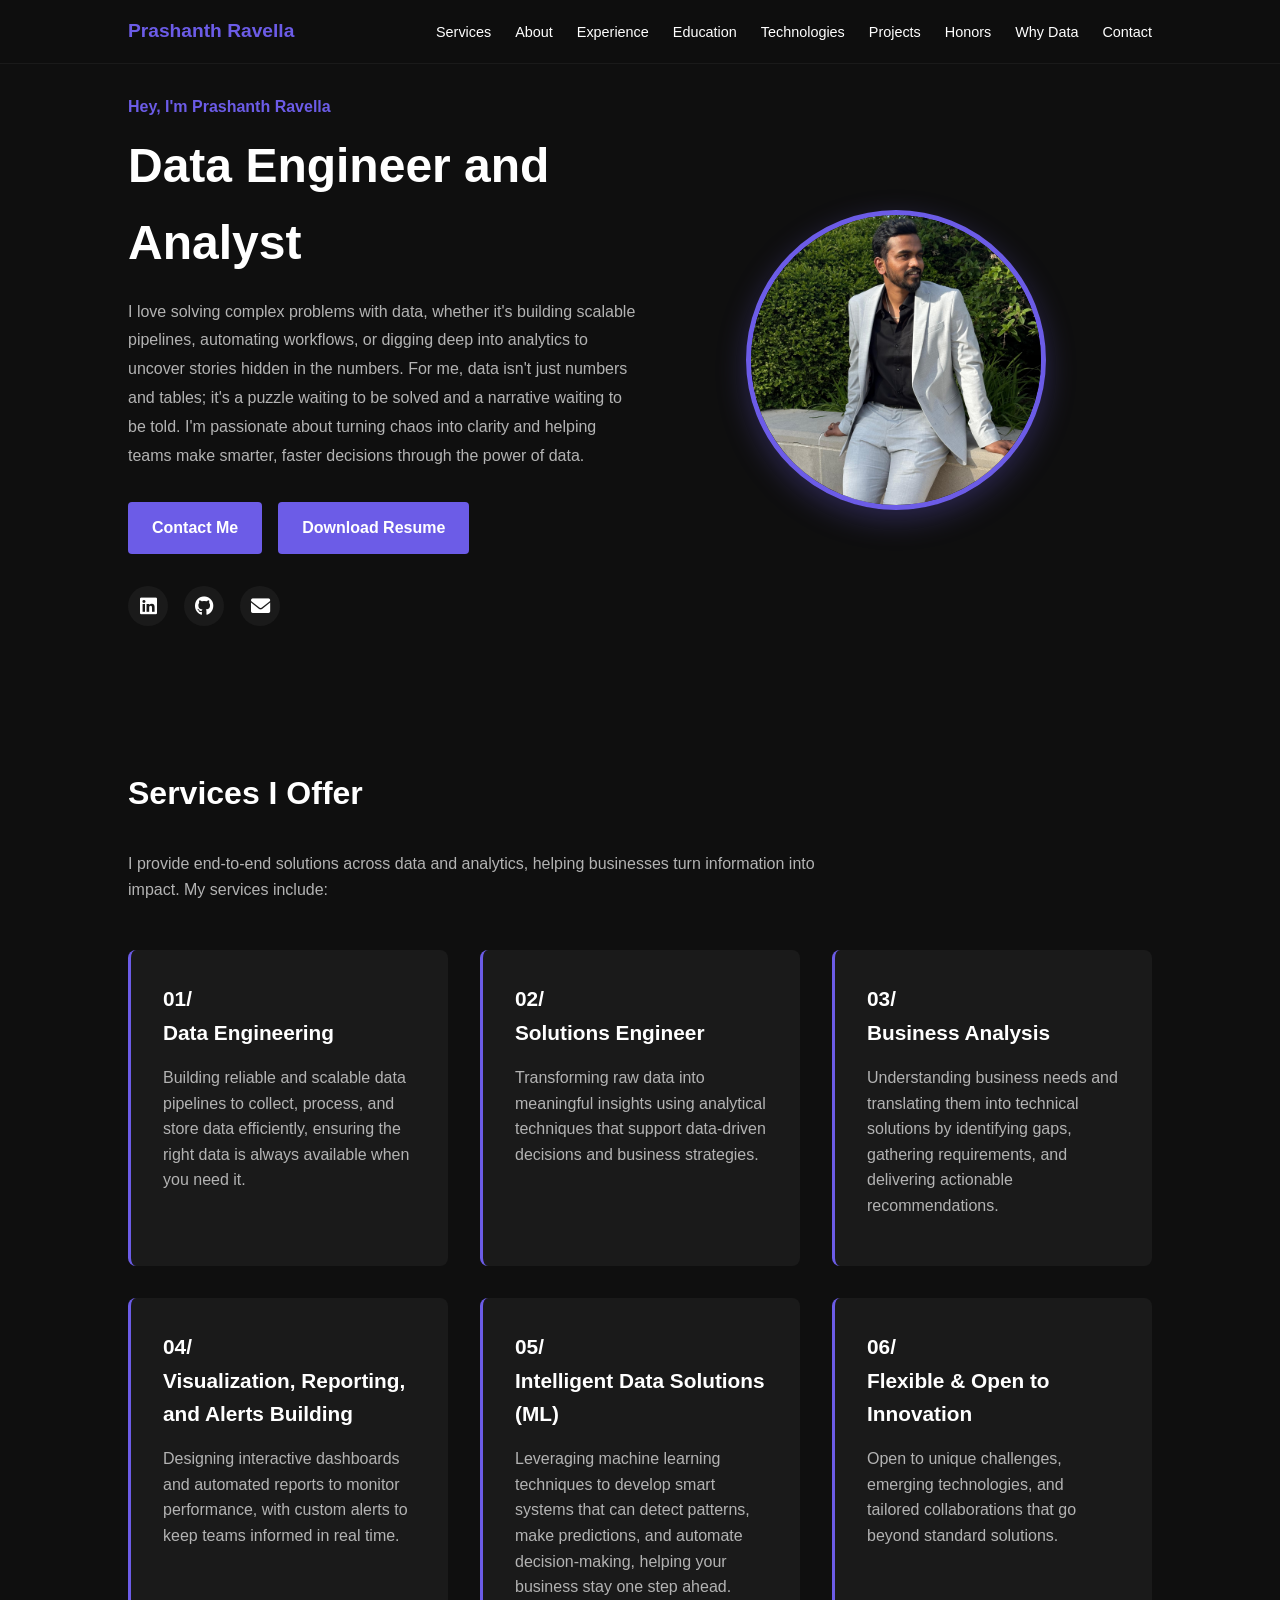
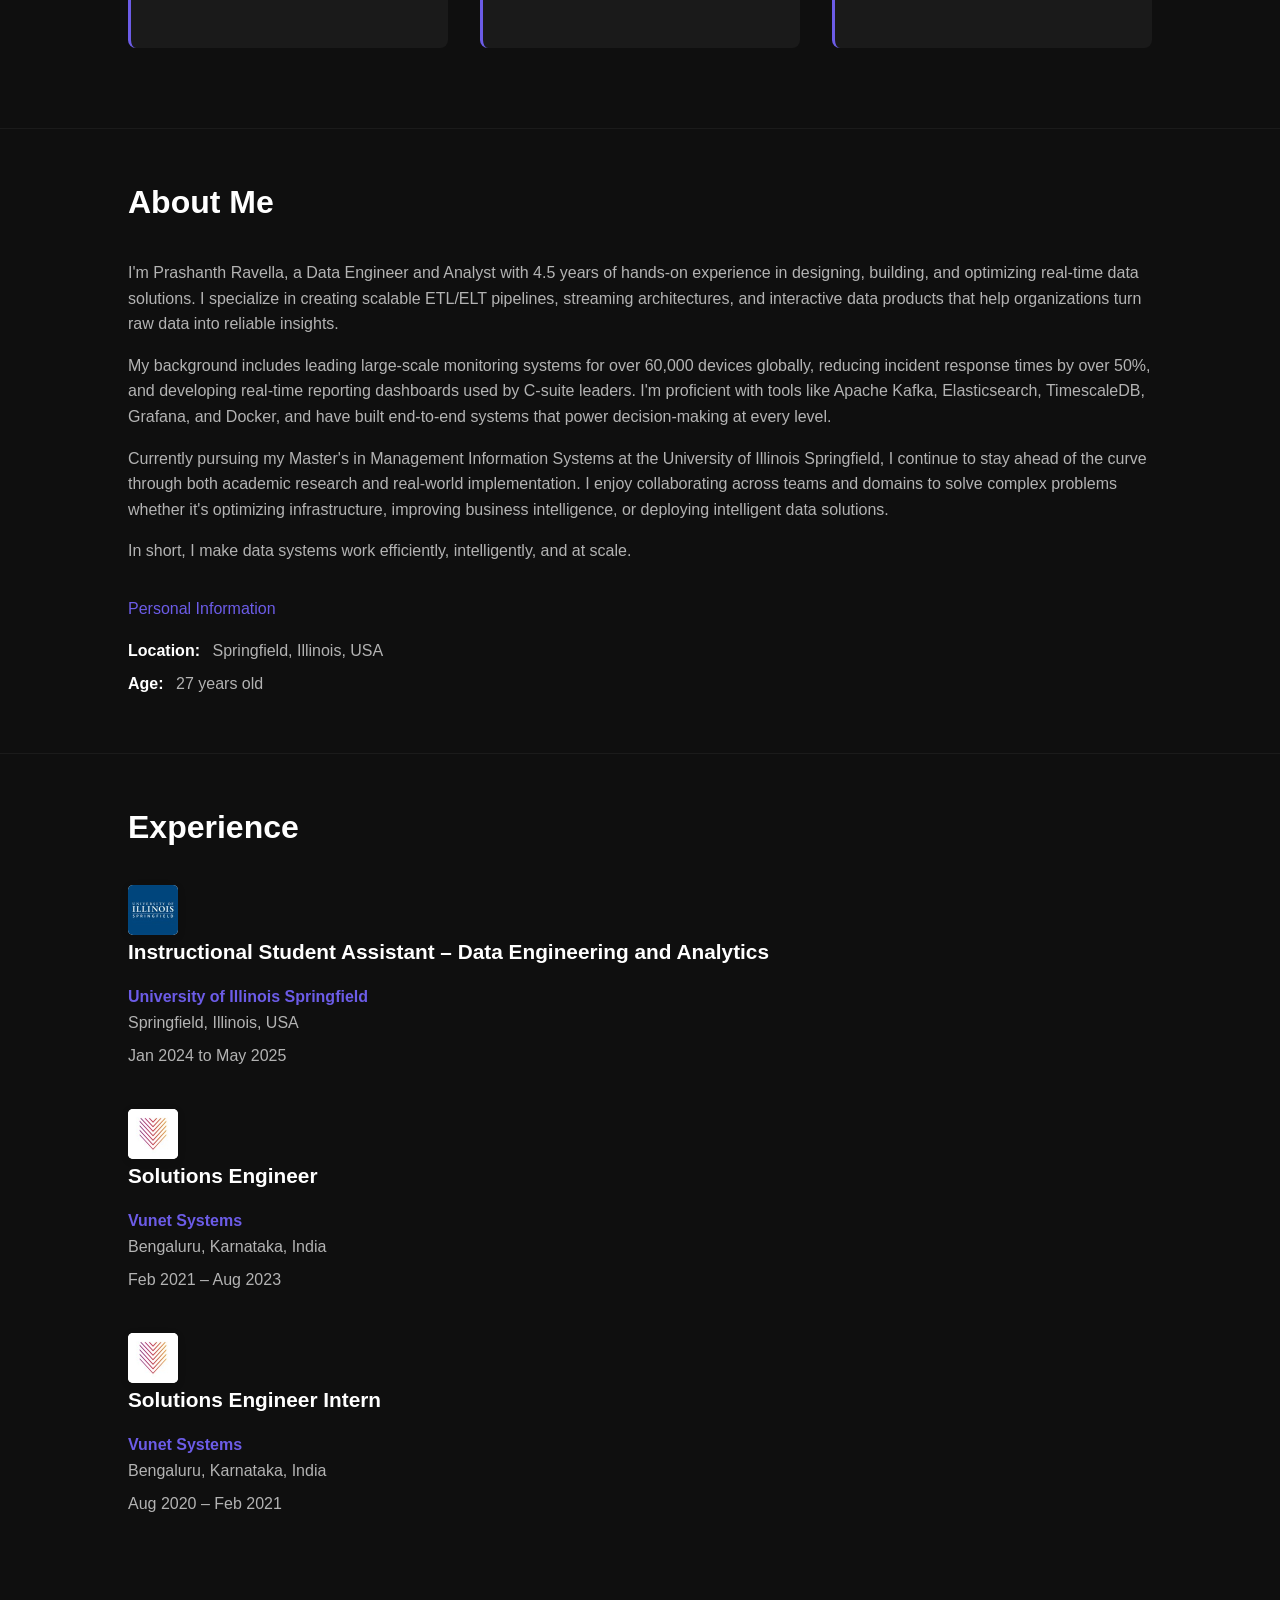
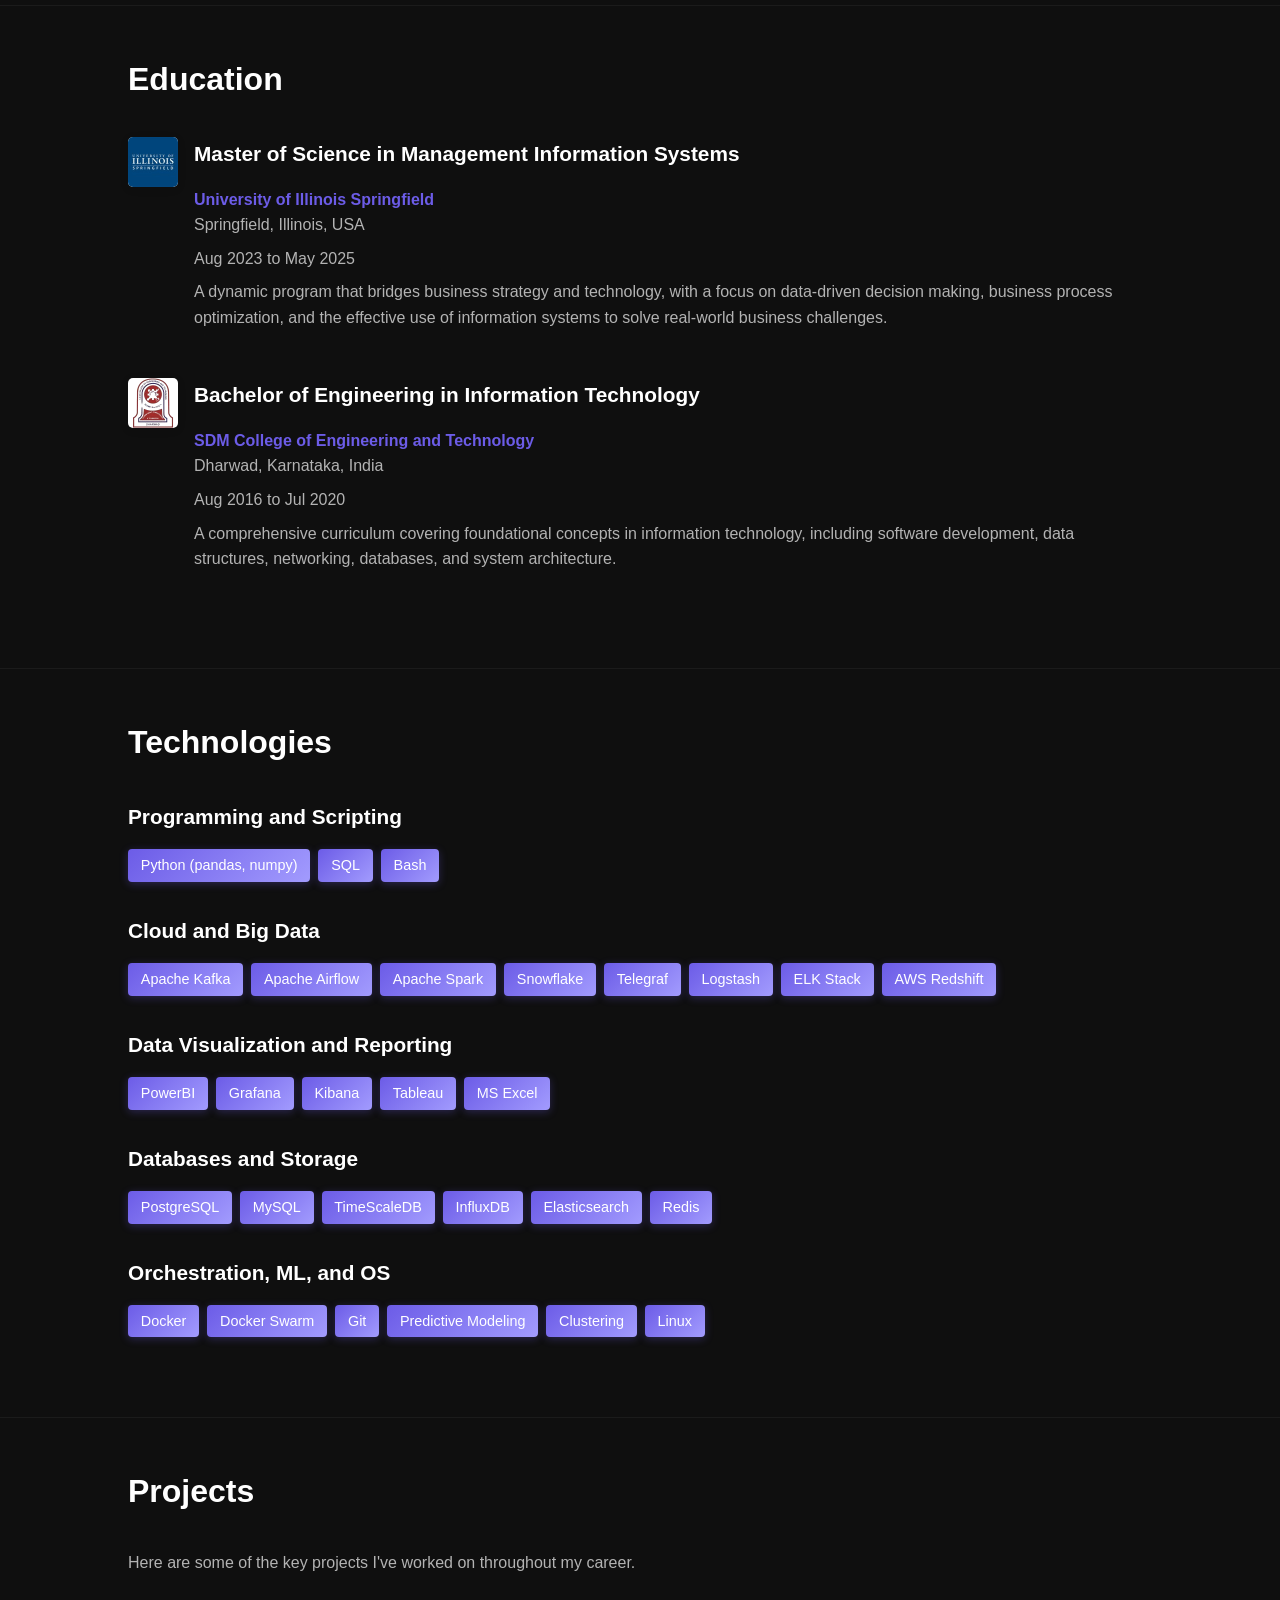
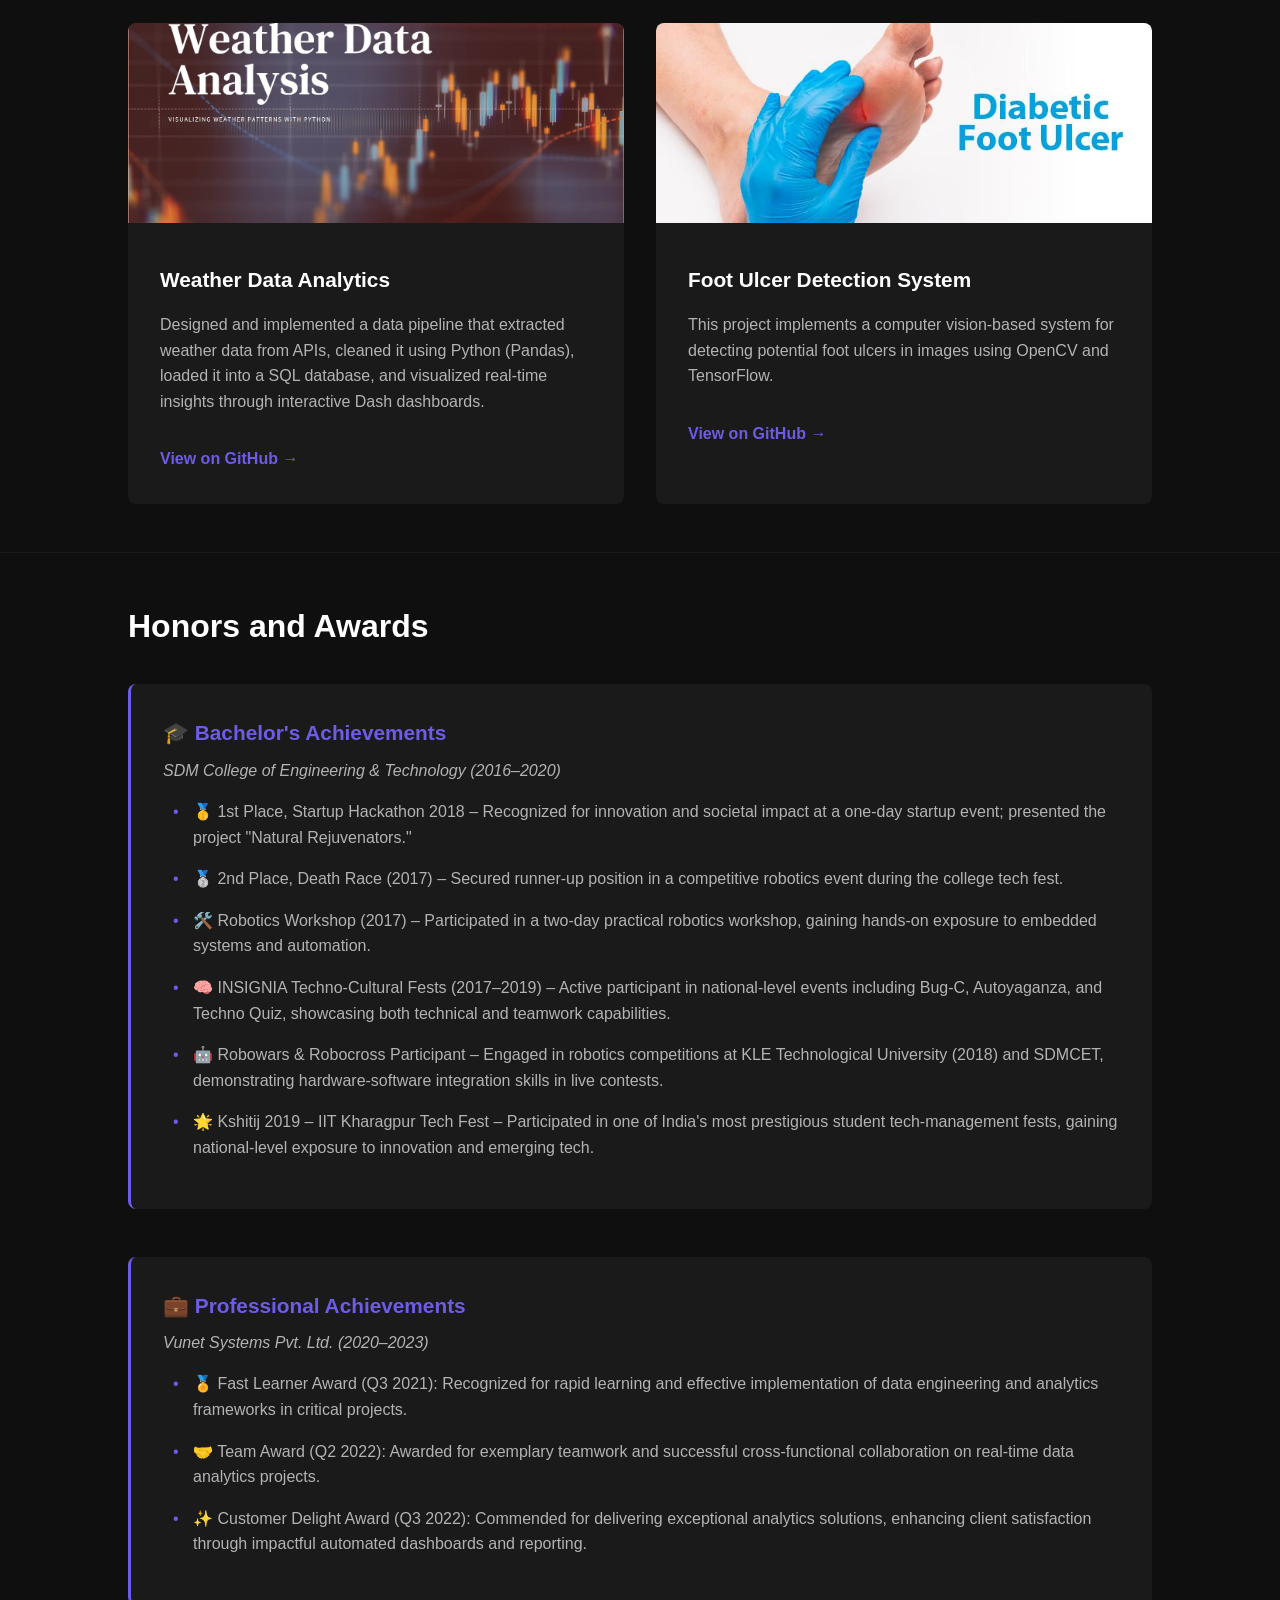
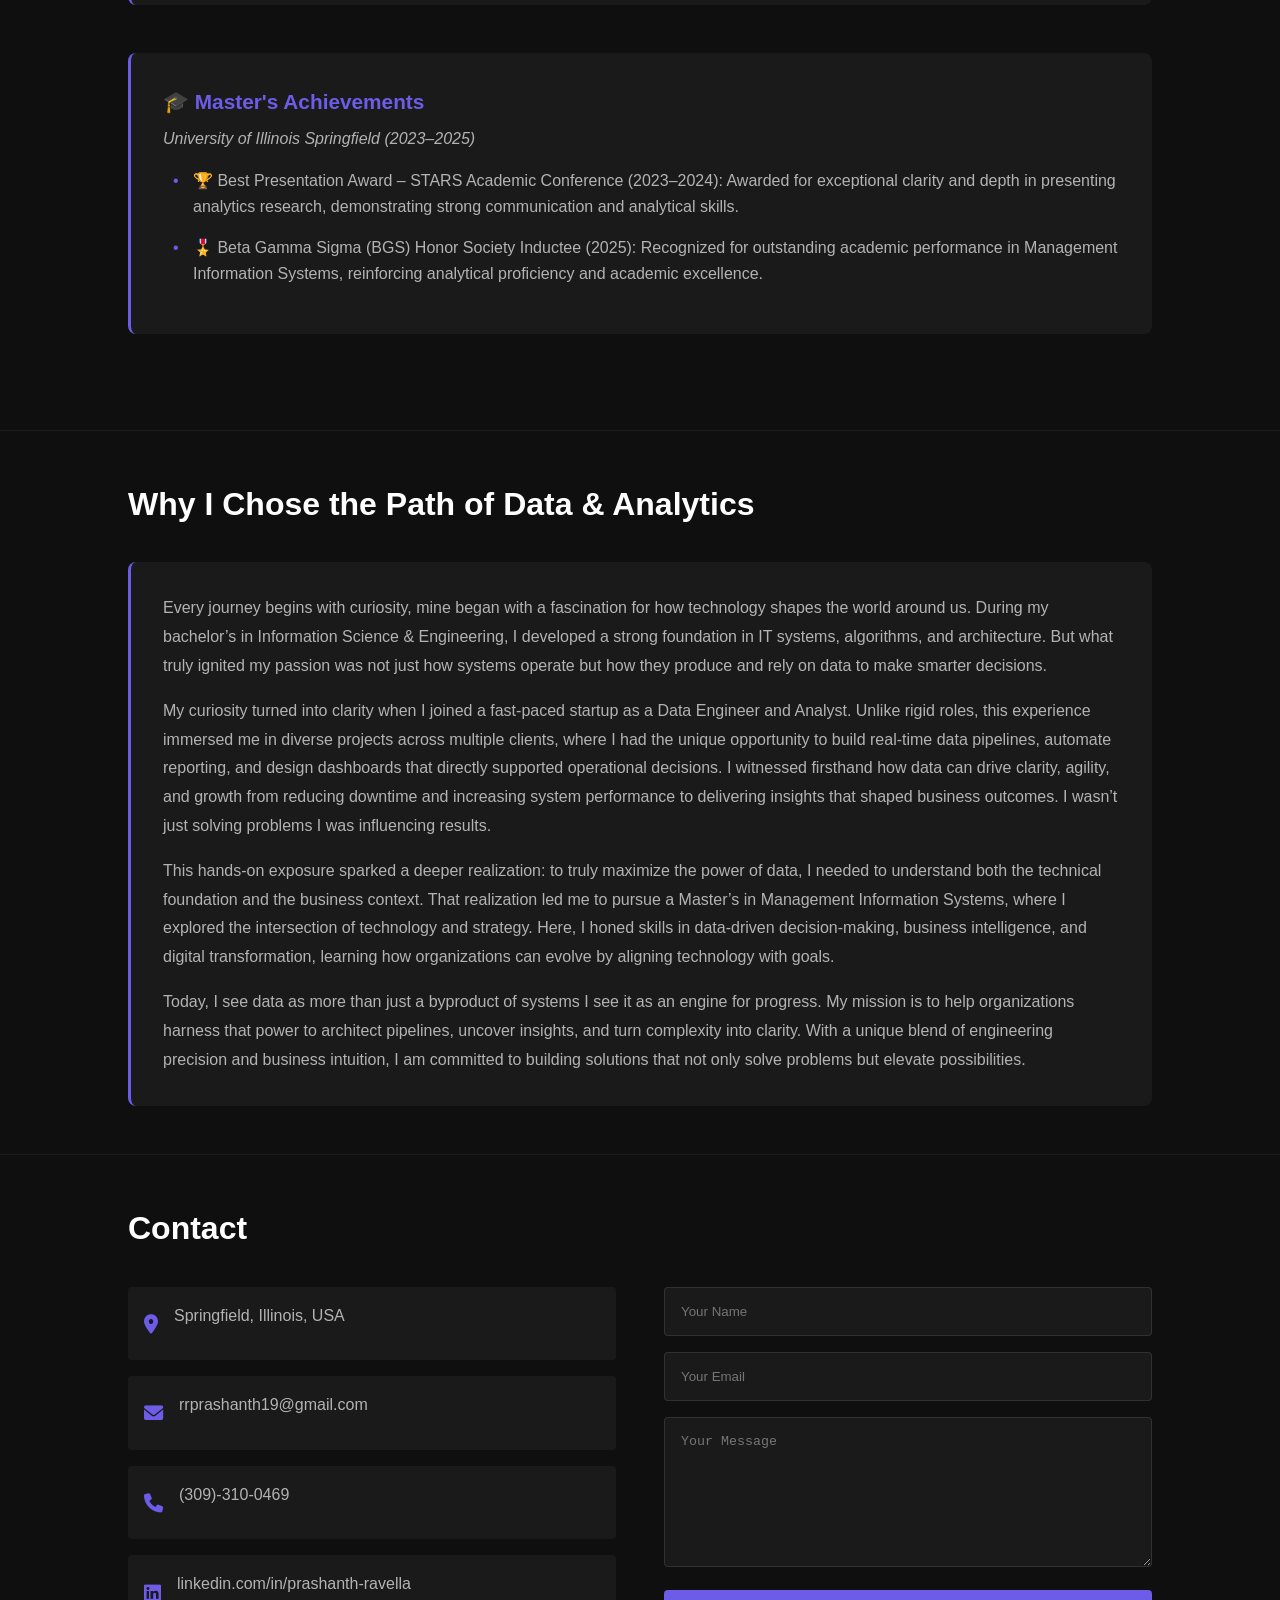
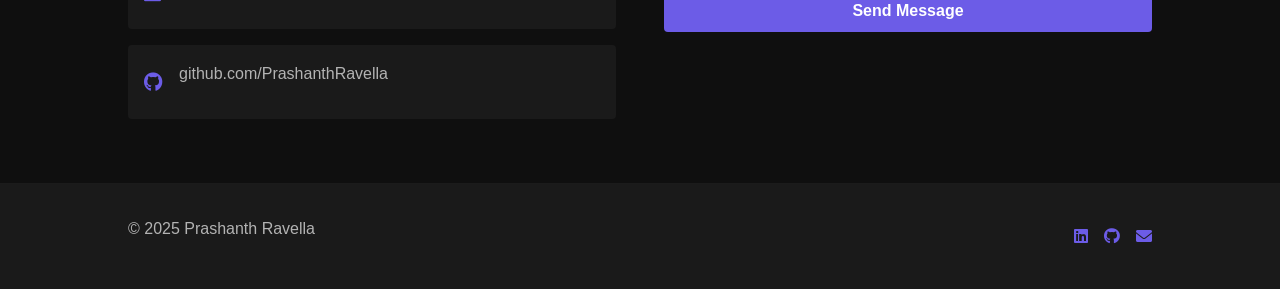
==== index.html @ 332e4b5b "Update index.html" ====
<!DOCTYPE html>
<html lang="en">
<head>
    <meta charset="UTF-8">
    <meta name="viewport" content="width=device-width, initial-scale=1.0">
    <title>Data Engineer and Analyst</title>
    <link rel="stylesheet" href="index.css">
    <link rel="stylesheet" href="https://cdnjs.cloudflare.com/ajax/libs/font-awesome/6.0.0-beta3/css/all.min.css">
</head>
<body>
    <nav class="navbar">
        <div class="nav-container">
            <div class="nav-logo">
                <a href="#">Prashanth Ravella</a>
            </div>
            <ul class="nav-links">
                <li><a href="#services">Services</a></li>
                <li><a href="#about">About</a></li>
                <li><a href="#experience">Experience</a></li>
                <li><a href="#education">Education</a></li>
                <li><a href="#technologies">Technologies</a></li>
                <li><a href="#projects">Projects</a></li>
                <li><a href="#honors">Honors</a></li>
                <li><a href="#why-data">Why Data</a></li>
                <li><a href="#contact">Contact</a></li>
            </ul>
            <div class="hamburger">
                <span class="bar"></span>
                <span class="bar"></span>
                <span class="bar"></span>
            </div>
        </div>
    </nav>
    
    <header>
        <div class="hero">
            <p class="hero-subtitle">Hey, I'm Prashanth Ravella</p>
            <h1 class="hero-title">Data Engineer and Analyst</h1>
            <p class="hero-description">I love solving complex problems with data, whether it's building scalable pipelines, automating workflows, or digging deep into analytics to uncover stories hidden in the numbers. For me, data isn't just numbers and tables; it's a puzzle waiting to be solved and a narrative waiting to be told. I'm passionate about turning chaos into clarity and helping teams make smarter, faster decisions through the power of data.</p>
            <div class="hero-cta">
                <a href="#contact" class="primary-btn">Contact Me</a>
                <a href="https://docs.google.com/document/d/1bfRlYd-lEsUnYzB_F2bpvHWFGuDft_J6O6OL3_I_7L0/export?format=pdf" class="primary-btn" target="_blank">Download Resume</a>
            </div>
            <div class="social-icons">
                <a href="https://www.linkedin.com/in/prashanth-ravella-7b6460148/"><i class="fab fa-linkedin"></i></a>
                <a href="https://github.com/PrashanthRavella"><i class="fab fa-github"></i></a>
                <a href="mailto:rrprashanth19@gmail.com"><i class="fas fa-envelope"></i></a>
            </div>
        </div>
        <div class="hero-image">
            <img src="profile.jpg" alt="Profile picture">
        </div>
    </header>

    <section id="services" class="services">
        <h2>Services I Offer</h2>
        <p class="section-description">I provide end-to-end solutions across data and analytics, helping businesses turn information into impact. My services include:</p>
        
        <div class="services-grid">
            <div class="service-card">
                <h3>01/<br>Data Engineering</h3>
                <p>Building reliable and scalable data pipelines to collect, process, and store data efficiently, ensuring the right data is always available when you need it.</p>
            </div>
            
            <div class="service-card">
                <h3>02/<br>Solutions Engineer</h3>
                <p>Transforming raw data into meaningful insights using analytical techniques that support data-driven decisions and business strategies.</p>
            </div>
            
            <div class="service-card">
                <h3>03/<br>Business Analysis</h3>
                <p>Understanding business needs and translating them into technical solutions by identifying gaps, gathering requirements, and delivering actionable recommendations.</p>
            </div>
        </div>
        
        <div class="services-grid">
            <div class="service-card">
                <h3>04/<br>Visualization, Reporting, and Alerts Building</h3>
                <p>Designing interactive dashboards and automated reports to monitor performance, with custom alerts to keep teams informed in real time.</p>
            </div>
            
            <div class="service-card">
                <h3>05/<br>Intelligent Data Solutions (ML)</h3>
                <p>Leveraging machine learning techniques to develop smart systems that can detect patterns, make predictions, and automate decision-making, helping your business stay one step ahead.</p>
            </div>
            
            <div class="service-card">
                <h3>06/<br>Flexible & Open to Innovation</h3>
                <p>Open to unique challenges, emerging technologies, and tailored collaborations that go beyond standard solutions.</p>
            </div>
        </div>
    </section>

    <section id="about" class="about">
        <h2>About Me</h2>
        <p>I'm Prashanth Ravella, a Data Engineer and Analyst with 4.5 years of hands-on experience in designing, building, and optimizing real-time data solutions. I specialize in creating scalable ETL/ELT pipelines, streaming architectures, and interactive data products that help organizations turn raw data into reliable insights.</p>
        <p>My background includes leading large-scale monitoring systems for over 60,000 devices globally, reducing incident response times by over 50%, and developing real-time reporting dashboards used by C-suite leaders. I'm proficient with tools like Apache Kafka, Elasticsearch, TimescaleDB, Grafana, and Docker, and have built end-to-end systems that power decision-making at every level.</p>
        <p>Currently pursuing my Master's in Management Information Systems at the University of Illinois Springfield, I continue to stay ahead of the curve through both academic research and real-world implementation. I enjoy collaborating across teams and domains to solve complex problems whether it's optimizing infrastructure, improving business intelligence, or deploying intelligent data solutions.</p>
        <p>In short, I make data systems work efficiently, intelligently, and at scale.</p>
        
        <div class="personal-info">
            <p style="color: var(--primary-color);">Personal Information</p>
            <div class="info-item">
                <span class="info-label">Location:</span>
                <span class="info-value">Springfield, Illinois, USA</span>
            </div>
            <div class="info-item">
                <span class="info-label">Age:</span>
                <span class="info-value">27 years old</span>
            </div>
        </div>
    </section>

    <section id="experience" class="experience">
        <h2>Experience</h2>
        
        <div class="experience-item">
            <div class="experience-content">
                <div class="experience-header" onclick="toggleExperience('exp1')">
                    <div class="company-logo-container">
                        <img src="uis.jpeg" alt="University of Illinois Springfield Logo" class="company-logo">
                    </div>
                    <div class="experience-header-content">
                        <h3>Instructional Student Assistant – Data Engineering and Analytics</h3>
                        <p class="experience-location"><span class="college-name">University of Illinois Springfield</span><br> Springfield, Illinois, USA</p>
                        <p class="experience-date">Jan 2024 to May 2025</p>
                    </div>


                </div>
                <div class="experience-details" id="exp1">
                    <ul>
                        <li>Collaborated with faculty on research projects focused on data engineering and student performance analytics, designing hands-on projects that simulated real-world data workflows.</li>
                        <li>Developed and documented a complete data engineering pipeline utilizing Telegraf for data extraction, Kafka for real-time streaming, and InfluxDB for data storage and analysis.</li>
                        <li>Created instructional data analysis projects aimed at improving student comprehension of key analytical tools and concepts.</li>
                        <li>Contributed to a 20% improvement in student assignment scores and a 30% increase in positive feedback regarding course content and instructional materials.</li>
                        <li>Enhanced student engagement and understanding in both data engineering and analytics by providing technical guidance and real-world context during labs and assignments.</li>
                    </ul>
                </div>
            </div>
        </div>
        
        <div class="experience-item">
            <div class="experience-content">
                <div class="experience-header" onclick="toggleExperience('exp2')">
                    <div class="company-logo-container">
                        <img src="vunet.jpeg" alt="Vunet Systems Logo" class="company-logo">
                    </div>
                    <div class="experience-header-content">
                        <h3>Solutions Engineer </h3>
                        <p class="experience-location">Vunet Systems<br> Bengaluru, Karnataka, India</p>
                        <p class="experience-date">Feb 2021 – Aug 2023</p>
                    </div>


                </div>
                <div class="experience-details" id="exp2">
                    <ul>
                        <li>Spearheaded the implementation of a real-time network monitoring solution for India's largest public sector bank, enhancing visibility across 60,000+ global devices and reducing incident response times by over 50%.</li>
                        <li>Designed and developed complex ETL pipelines to ingest, transform, and stream infrastructure, log, and application data using Telegraf, Logbeat, OpenTelemetry, Kafka, Redis, Elasticsearch, TimescaleDB, and MySQL.</li>
                        <li>Built and maintained customized dashboards for various stakeholder levels (C-suite, regional leads, branch managers) using Grafana, improving operational clarity and decision-making.</li>
                        <li>Developed and optimized ETL workflows to process high-frequency network data (polled every 4 minutes, or 60 seconds for critical devices), ensuring timely analysis and high data integrity.</li>
                        <li>Led the end-to-end development of a real-time reporting system using TimescaleDB and Grafana, enabling automated hourly, weekly, and monthly insights from structured NoSQL data.</li>
                        <li>Implemented distributed tracing and APM solutions via OpenTelemetry, identifying microservice-level bottlenecks and improving response diagnostics by 30%.</li>
                        <li>Created 50+ dynamic alerts based on critical network metrics and severity levels, driving proactive issue resolution and minimizing downtime risk.</li>
                        <li>Generated automated performance reports, streamlining review processes and cutting manual reporting efforts by 70%.</li>
                        <li>Collaborated with internal engineering and client teams to validate architectural and design solutions, leveraging AI-powered analytics tools (vuSmartMaps) to enhance application performance and improve user experience scores by 20%.</li>
                        <li>Engaged in on-site client interactions, strengthening communication, task prioritization, and cross-functional coordination.</li>
                    </ul>
                </div>
            </div>
        </div>
        
        <div class="experience-item">
            <div class="experience-content">
                <div class="experience-header" onclick="toggleExperience('exp3')">
                    <div class="company-logo-container">
                        <img src="vunet.jpeg" alt="Vunet Systems Logo" class="company-logo">
                    </div>
                    <div class="experience-header-content">
                        <h3>Solutions Engineer Intern</h3>
                        <p class="experience-location">Vunet Systems<br> Bengaluru, Karnataka, India</p>
                        <p class="experience-date">Aug 2020 – Feb 2021</p>
                    </div>


                </div>
                <div class="experience-details" id="exp3">
                    <ul>
                        <li>Utilized the ELK Stack (Elasticsearch, Logstash, Kibana) to efficiently manage data extraction, transformation, and loading (ETL) processes.</li>
                        <li>Managed and processed large volumes of data to ensure scalability and performance.</li>
                        <li>Tailored data extraction methods to derive valuable insights aligned with each customer's unique requirements.</li>
                        <li>Explored and implemented diverse visualization techniques within Kibana to effectively represent NoSQL data.</li>
                        <li>Enhanced the interpretability and accessibility of complex data sets for stakeholders through advanced visualizations.</li>
                    </ul>
                </div>
            </div>
        </div>
    </section>

    <section id="education" class="education">
        <h2>Education</h2>
        
        <div class="education-item">
            <div class="company-logo-container">
                <img src="uis.jpeg" alt="University of Illinois Springfield Logo" class="company-logo">
            </div>
            <div class="education-content">
                <h3>Master of Science in Management Information Systems</h3>
                <p class="experience-location"><span class="college-name">University of Illinois Springfield</span><br> Springfield, Illinois, USA</p>
                <p class="experience-date">Aug 2023 to May 2025</p>
                <p>A dynamic program that bridges business strategy and technology, with a focus on data-driven decision making, business process optimization, and the effective use of information systems to solve real-world business challenges.</p>
            </div>
        </div>
        
        <div class="education-item">
            <div class="company-logo-container">
                <img src="sdm.png" alt="SDM College of Engineering and Technology Logo" class="company-logo">
            </div>
            <div class="education-content">
                <h3>Bachelor of Engineering in Information Technology</h3>
                <p class="experience-location"><span class="college-name">SDM College of Engineering and Technology</span><br> Dharwad, Karnataka, India</p>
                <p class="experience-date">Aug 2016 to Jul 2020</p>
                <p>A comprehensive curriculum covering foundational concepts in information technology, including software development, data structures, networking, databases, and system architecture.</p>
            </div>
        </div>
    </section>

    <section id="technologies" class="technologies">
        <h2>Technologies</h2>
        
        <div class="tech-category">
            <h3>Programming and Scripting</h3>
            <div class="tech-tags">
                <span class="tech-tag">Python (pandas, numpy)</span>
                <span class="tech-tag">SQL</span>
                <span class="tech-tag">Bash</span>
            </div>
        </div>
        
        <div class="tech-category">
            <h3>Cloud and Big Data</h3>
            <div class="tech-tags">
                <span class="tech-tag">Apache Kafka</span>
                <span class="tech-tag">Apache Airflow</span>
                <span class="tech-tag">Apache Spark</span>
                <span class="tech-tag">Snowflake</span>
                <span class="tech-tag">Telegraf</span>
                <span class="tech-tag">Logstash</span>
                <span class="tech-tag">ELK Stack</span>
                <span class="tech-tag">AWS Redshift</span>
            </div>
        </div>
        
        <div class="tech-category">
            <h3>Data Visualization and Reporting</h3>
            <div class="tech-tags">
                <span class="tech-tag">PowerBI</span>
                <span class="tech-tag">Grafana</span>
                <span class="tech-tag">Kibana</span>
                <span class="tech-tag">Tableau</span>
                <span class="tech-tag">MS Excel</span>
            </div>
        </div>
        
        <div class="tech-category">
            <h3>Databases and Storage</h3>
            <div class="tech-tags">
                <span class="tech-tag">PostgreSQL</span>
                <span class="tech-tag">MySQL</span>
                <span class="tech-tag">TimeScaleDB</span>
                <span class="tech-tag">InfluxDB</span>
                <span class="tech-tag">Elasticsearch</span>
                <span class="tech-tag">Redis</span>
            </div>
        </div>
        
        <div class="tech-category">
            <h3>Orchestration, ML, and OS</h3>
            <div class="tech-tags">
                <span class="tech-tag">Docker</span>
                <span class="tech-tag">Docker Swarm</span>
                <span class="tech-tag">Git</span>
                <span class="tech-tag">Predictive Modeling</span>
                <span class="tech-tag">Clustering</span>
                <span class="tech-tag">Linux</span>
            </div>
        </div>
    </section>

    <section id="projects" class="projects">
        <h2>Projects</h2>
        <p class="section-description">Here are some of the key projects I've worked on throughout my career.</p>
        
        <div class="projects-grid">
            <div class="project-card">
                <img src="project1.png" alt="Weather Data Analytics">
                <div class="project-info">
                    <h3>Weather Data Analytics</h3>
                    <p>Designed and implemented a data pipeline that extracted weather data from APIs, cleaned it using Python (Pandas), loaded it into a SQL database, and visualized real-time insights through interactive Dash dashboards.</p>
                    <a href="https://github.com/PrashanthRavella/weather-data-analytics" class="project-link">View on GitHub →</a>
                </div>
            </div>
            
            <div class="project-card">
                <img src="project2.jpg" alt="Pneumonia Detection Using Deep Learning">
                <div class="project-info">
                    <h3>Foot Ulcer Detection System</h3>
                    <p>This project implements a computer vision-based system for detecting potential foot ulcers in images using OpenCV and TensorFlow.</p>
                    <a href="https://github.com/PrashanthRavella/Foot_Ulcer_Detection" class="project-link">View on GitHub →</a>
                </div>
            </div>
        </div>
    </section>

    <section id="honors" class="honors-awards">
        <h2>Honors and Awards</h2>
        <div class="honors-category">
            <h3>🎓 Bachelor's Achievements</h3>
            <p class="honors-subtitle">SDM College of Engineering & Technology (2016–2020)</p>
            <ul class="honors-list">
                <li>🥇 1st Place, Startup Hackathon 2018 – Recognized for innovation and societal impact at a one-day startup event; presented the project "Natural Rejuvenators."</li>
                <li>🥈 2nd Place, Death Race (2017) – Secured runner-up position in a competitive robotics event during the college tech fest.</li>
                <li>🛠️ Robotics Workshop (2017) – Participated in a two-day practical robotics workshop, gaining hands-on exposure to embedded systems and automation.</li>
                <li>🧠 INSIGNIA Techno-Cultural Fests (2017–2019) – Active participant in national-level events including Bug-C, Autoyaganza, and Techno Quiz, showcasing both technical and teamwork capabilities.</li>
                <li>🤖 Robowars & Robocross Participant – Engaged in robotics competitions at KLE Technological University (2018) and SDMCET, demonstrating hardware-software integration skills in live contests.</li>
                <li>🌟 Kshitij 2019 – IIT Kharagpur Tech Fest – Participated in one of India's most prestigious student tech-management fests, gaining national-level exposure to innovation and emerging tech.</li>
            </ul>
        </div>
        
        <div class="honors-category">
            <h3>💼 Professional Achievements</h3>
            <p class="honors-subtitle">Vunet Systems Pvt. Ltd. (2020–2023)</p>
            <ul class="honors-list">
                <li>🏅 Fast Learner Award (Q3 2021): Recognized for rapid learning and effective implementation of data engineering and analytics frameworks in critical projects.</li>
                <li>🤝 Team Award (Q2 2022): Awarded for exemplary teamwork and successful cross-functional collaboration on real-time data analytics projects.</li>
                <li>✨ Customer Delight Award (Q3 2022): Commended for delivering exceptional analytics solutions, enhancing client satisfaction through impactful automated dashboards and reporting.</li>
            </ul>
        </div>
        
        <div class="honors-category">
            <h3>🎓 Master's Achievements</h3>
            <p class="honors-subtitle">University of Illinois Springfield (2023–2025)</p>
            <ul class="honors-list">
                <li>🏆 Best Presentation Award – STARS Academic Conference (2023–2024): Awarded for exceptional clarity and depth in presenting analytics research, demonstrating strong communication and analytical skills.</li>
                <li>🎖️ Beta Gamma Sigma (BGS) Honor Society Inductee (2025): Recognized for outstanding academic performance in Management Information Systems, reinforcing analytical proficiency and academic excellence.</li>
            </ul>
        </div>
    </section>
    
    <section id="why-data" class="why-data-analytics">
        <h2>Why I Chose the Path of Data & Analytics</h2>
        <div class="why-content">
            <p>Every journey begins with curiosity, mine began with a fascination for how technology shapes the world around us. During my bachelor’s in Information Science & Engineering, I developed a strong foundation in IT systems, algorithms, and architecture. But what truly ignited my passion was not just how systems operate but how they produce and rely on data to make smarter decisions.</p>
            
            <p>My curiosity turned into clarity when I joined a fast-paced startup as a Data Engineer and Analyst. Unlike rigid roles, this experience immersed me in diverse projects across multiple clients, where I had the unique opportunity to build real-time data pipelines, automate reporting, and design dashboards that directly supported operational decisions. I witnessed firsthand how data can drive clarity, agility, and growth from reducing downtime and increasing system performance to delivering insights that shaped business outcomes. I wasn’t just solving problems I was influencing results.</p>
            
            <p>This hands-on exposure sparked a deeper realization: to truly maximize the power of data, I needed to understand both the technical foundation and the business context. That realization led me to pursue a Master’s in Management Information Systems, where I explored the intersection of technology and strategy. Here, I honed skills in data-driven decision-making, business intelligence, and digital transformation, learning how organizations can evolve by aligning technology with goals.</p>
            
            <p>Today, I see data as more than just a byproduct of systems I see it as an engine for progress. My mission is to help organizations harness that power to architect pipelines, uncover insights, and turn complexity into clarity. With a unique blend of engineering precision and business intuition, I am committed to building solutions that not only solve problems but elevate possibilities.</p>
        </div>
    </section>

    <section id="contact" class="contact">
        <h2>Contact</h2>
        <div class="contact-container">
            <div class="contact-info">
                <div class="contact-item">
                    <i class="fas fa-map-marker-alt"></i>
                    <p>Springfield, Illinois, USA</p>
                </div>
                <div class="contact-item">
                    <i class="fas fa-envelope"></i>
                    <p>rrprashanth19@gmail.com</p>
                </div>
                <div class="contact-item">
                    <i class="fas fa-phone"></i>
                    <p>(309)-310-0469</p>
                </div>
                <div class="contact-item">
                    <i class="fab fa-linkedin"></i>
                    <p><a href="https://www.linkedin.com/in/prashanth-ravella-7b6460148/" target="_blank">linkedin.com/in/prashanth-ravella</a></p>
                </div>
                <div class="contact-item">
                    <i class="fab fa-github"></i>
                    <p><a href="https://github.com/PrashanthRavella" target="_blank">github.com/PrashanthRavella</a></p>
                </div>
            </div>
            <div class="contact-form">
                <form id="contactForm" onsubmit="return handleFormSubmit(event)">
                    <div class="form-group">
                        <input type="text" id="name" name="name" placeholder="Your Name" required>
                    </div>
                    <div class="form-group">
                        <input type="email" id="email" name="email" placeholder="Your Email" required>
                    </div>
                    <div class="form-group">
                        <textarea id="message" name="message" placeholder="Your Message" required></textarea>
                    </div>
                    <button type="submit" class="primary-btn">Send Message</button>
                </form>
                <div id="formStatus" style="margin-top: 15px; display: none;"></div>
            </div>
        </div>
    </section>

    <footer>
        <p>© 2025 Prashanth Ravella</p>
        <div class="footer-social">
            <a href="https://www.linkedin.com/in/prashanth-ravella-7b6460148/"><i class="fab fa-linkedin"></i></a>
            <a href="https://github.com/PrashanthRavella"><i class="fab fa-github"></i></a>
            <a href="mailto:rrprashanth19@gmail.com"><i class="fas fa-envelope"></i></a>
        </div>
    </footer>

    <script src="highlight-companies.js"></script>
    <script src="navbar.js"></script>
    <script>
        function toggleSection(id) {
            const content = document.getElementById(id);
            const icon = event.currentTarget;
            
            if (content.style.maxHeight) {
                content.style.maxHeight = null;
                icon.classList.remove('active');
            } else {
                content.style.maxHeight = content.scrollHeight + 1000 + 'px';
                icon.classList.add('active');
            }
        }
        
        // Initialize experience section as expanded
        document.addEventListener('DOMContentLoaded', function() {
            const experienceContent = document.getElementById('experience-content');
            if (experienceContent) {
                experienceContent.style.maxHeight = experienceContent.scrollHeight + 1000 + 'px';
            }
        });
        
        function toggleExperience(id) {
            const details = document.getElementById(id);
            
            if (details.style.display === 'block') {
                details.style.display = 'none';
            } else {
                details.style.display = 'block';
            }
        }
        
        function toggleAllExperiences() {
            const icon = document.querySelector('.section-expand-icon');
            icon.classList.toggle('active');
            
            const allDetails = document.querySelectorAll('.experience-details');
            const isExpanded = icon.classList.contains('active');
            
            allDetails.forEach(detail => {
                if (isExpanded) {
                    detail.style.display = 'block';
                } else {
                    detail.style.display = 'none';
                }
            });
        }
        
        // Initialize experience details as collapsed
        document.addEventListener('DOMContentLoaded', function() {
            const allDetails = document.querySelectorAll('.experience-details');
            allDetails.forEach(detail => {
                detail.style.display = 'none';
            });
        });
        
        function saveFormData() {
            const name = document.getElementById('name').value;
            const email = document.getElementById('email').value;
            const message = document.getElementById('message').value;
            
            if (!name || !email || !message) {
                showStatus('Please fill out all fields', 'error');
                return;
            }
            
            // Create a submission object
            const submission = {
                name: name,
                email: email,
                message: message,
                date: new Date().toLocaleString()
            };
            
            // Get existing submissions from localStorage or initialize empty array
            let submissions = JSON.parse(localStorage.getItem('contactSubmissions')) || [];
            
            // Add new submission
            submissions.push(submission);
            
            // Save back to localStorage
            localStorage.setItem('contactSubmissions', JSON.stringify(submissions));
            
            // Log the new submission to console
            console.log('New form submission:');
            console.log(submission);
            console.log('To view all submissions, open the console and type: viewAllSubmissions()');
            
            // Show success message
            showStatus('Thank you for your message! I will get back to you soon. (Check browser console for submission details)', 'success');
            
            // Reset the form
            document.getElementById('contactForm').reset();
        }
        
        // Handle form submission
        function handleFormSubmit(event) {
            event.preventDefault();
            
            const name = document.getElementById('name').value;
            const email = document.getElementById('email').value;
            const message = document.getElementById('message').value;
            
            if (!name || !email || !message) {
                showStatus('Please fill out all fields', 'error');
                return false;
            }
            
            // Check if we're on a hosted site
            const isHosted = window.location.protocol.includes('http');
            
            if (isHosted) {
                // When hosted, use FormSubmit
                const form = document.getElementById('contactForm');
                const formData = new FormData(form);
                
                fetch('https://formsubmit.co/rrprashanth19@gmail.com', {
                    method: 'POST',
                    body: formData
                })
                .then(response => {
                    showStatus('Thank you for your message! I will get back to you soon.', 'success');
                    form.reset();
                })
                .catch(error => {
                    console.error('Error:', error);
                    saveLocalSubmission(name, email, message);
                    showStatus('There was an issue sending your message, but it has been saved locally.', 'error');
                });
            } else {
                // When viewing locally, save to localStorage
                saveLocalSubmission(name, email, message);
                showStatus('Thank you for your message! (Viewing locally - submission saved to localStorage)', 'success');
            }
            
            return false;
        }
        
        // Save submission to localStorage
        function saveLocalSubmission(name, email, message) {
            // Create a submission object
            const submission = {
                name: name,
                email: email,
                message: message,
                date: new Date().toLocaleString()
            };
            
            // Get existing submissions from localStorage or initialize empty array
            let submissions = JSON.parse(localStorage.getItem('contactSubmissions')) || [];
            
            // Add new submission
            submissions.push(submission);
            
            // Save back to localStorage
            localStorage.setItem('contactSubmissions', JSON.stringify(submissions));
            
            // Log the new submission to console
            console.log('New form submission:');
            console.log(submission);
            console.log('To view all submissions, open the console and type: viewAllSubmissions()');
            
            // Reset the form
            document.getElementById('contactForm').reset();
        }
        
        // Function to view all submissions in the console
        function viewAllSubmissions() {
            const submissions = JSON.parse(localStorage.getItem('contactSubmissions')) || [];
            if (submissions.length === 0) {
                console.log('No form submissions found.');
            } else {
                console.log(`Found ${submissions.length} form submissions:`);
                submissions.forEach((sub, index) => {
                    console.log(`Submission #${index + 1}:`);
                    console.log(`Name: ${sub.name}`);
                    console.log(`Email: ${sub.email}`);
                    console.log(`Message: ${sub.message}`);
                    console.log(`Date: ${sub.date}`);
                    console.log('-------------------');
                });
            }
            return submissions;
        }
        
        // Log instructions when page loads
        window.addEventListener('load', function() {
            console.log('Portfolio Contact Form Instructions:');
            console.log('To view all form submissions, open the console and type: viewAllSubmissions()');
            console.log('To clear all submissions, type: localStorage.removeItem("contactSubmissions")');
        });
        
        function showStatus(message, type) {
            const statusDiv = document.getElementById('formStatus');
            statusDiv.textContent = message;
            statusDiv.style.display = 'block';
            
            if (type === 'error') {
                statusDiv.style.color = '#e74c3c';
            } else {
                statusDiv.style.color = '#2ecc71';
            }
            
            // Hide the message after 5 seconds
            setTimeout(() => {
                statusDiv.style.display = 'none';
            }, 5000);
        }
    </script>
</body>
</html>
---- index.css ----
/* Global Styles */
:root {
    --primary-color: #6c5ce7;
    --secondary-color: #a29bfe;
    --dark-bg: #0f0f0f;
    --card-bg: #1a1a1a;
    --text-primary: #ffffff;
    --text-secondary: #b3b3b3;
    --spacing-sm: 0.5rem;
    --spacing-md: 1rem;
    --spacing-lg: 2rem;
    --spacing-xl: 3rem;
}

* {
    margin: 0;
    padding: 0;
    box-sizing: border-box;
}

body {
    font-family: 'Inter', 'Segoe UI', Tahoma, Geneva, Verdana, sans-serif;
    background-color: var(--dark-bg);
    color: var(--text-primary);
    line-height: 1.6;
    scroll-behavior: smooth;
}

/* Navigation Bar */
.navbar {
    position: fixed;
    top: 0;
    left: 0;
    width: 100%;
    background-color: rgba(15, 15, 15, 0.9);
    backdrop-filter: blur(10px);
    z-index: 1000;
    border-bottom: 1px solid rgba(255, 255, 255, 0.05);
}

.nav-container {
    display: flex;
    justify-content: space-between;
    align-items: center;
    padding: 1rem 10%;
}

.nav-logo a {
    color: var(--primary-color);
    font-weight: 700;
    font-size: 1.2rem;
    text-decoration: none;
}

.nav-links {
    display: flex;
    list-style: none;
    gap: 1.5rem;
}

.nav-links a {
    color: var(--text-primary);
    text-decoration: none;
    font-size: 0.9rem;
    transition: all 0.3s ease;
    position: relative;
}

.nav-links a:hover {
    color: var(--primary-color);
}

.nav-links a::after {
    content: '';
    position: absolute;
    bottom: -5px;
    left: 0;
    width: 0;
    height: 2px;
    background-color: var(--primary-color);
    transition: width 0.3s ease;
}

.nav-links a:hover::after {
    width: 100%;
}

.hamburger {
    display: none;
    cursor: pointer;
}

.bar {
    display: block;
    width: 25px;
    height: 3px;
    margin: 5px auto;
    transition: all 0.3s ease;
    background-color: var(--text-primary);
}

header {
    padding-top: 80px; /* Add space for fixed navbar */
}

h1, h2, h3, h4, h5, h6 {
    margin-bottom: var(--spacing-md);
    font-weight: 700;
}

h1 {
    font-size: 2.5rem;
}

h2 {
    font-size: 2rem;
    margin-bottom: var(--spacing-lg);
    position: relative;
    display: inline-block;
}

.section-expand-icon {
    display: inline-flex;
    justify-content: center;
    align-items: center;
    background-color: var(--primary-color);
    width: 30px;
    height: 30px;
    border-radius: 50%;
    margin-left: 10px;
    color: white;
    cursor: pointer;
    transition: transform 0.3s ease;
    vertical-align: middle;
}

.section-expand-icon.active {
    transform: rotate(180deg);
}

.section-content {
    overflow: hidden;
    transition: max-height 0.5s ease;
}

h3 {
    font-size: 1.3rem;
}

p {
    margin-bottom: var(--spacing-md);
    color: var(--text-secondary);
}

a {
    color: var(--primary-color);
    text-decoration: none;
    transition: all 0.3s ease;
}

a:hover {
    color: var(--secondary-color);
}

section {
    padding: var(--spacing-xl) 10%;
    border-bottom: 1px solid rgba(255, 255, 255, 0.05);
}

.section-description {
    max-width: 700px;
    margin-bottom: var(--spacing-xl);
}

/* Button Styles */
.primary-btn {
    background-color: var(--primary-color);
    color: white;
    border: none;
    padding: 0.8rem 1.5rem;
    border-radius: 4px;
    font-weight: 600;
    cursor: pointer;
    transition: all 0.3s ease;
    display: inline-block;
    text-decoration: none;
}

.primary-btn:hover {
    background-color: var(--secondary-color);
    transform: translateY(-2px);
    color: white;
}

/* Header/Hero Section */
header {
    display: flex;
    justify-content: space-between;
    align-items: center;
    padding: var(--spacing-xl) 10%;
    min-height: 80vh;
}

.hero {
    flex: 1;
    max-width: 600px;
}

.hero-subtitle {
    color: var(--primary-color);
    font-weight: 600;
    margin-bottom: var(--spacing-sm);
}

.hero-title {
    font-size: 3rem;
    margin-bottom: var(--spacing-md);
}

.hero-description {
    margin-bottom: var(--spacing-lg);
    line-height: 1.8;
}

.hero-cta {
    margin-bottom: var(--spacing-lg);
    display: flex;
    gap: var(--spacing-md);
    flex-wrap: wrap;
}

.hero-image {
    flex: 1;
    display: flex;
    justify-content: center;
    align-items: center;
}

.hero-image img {
    width: 300px;
    height: 300px;
    border-radius: 50%;
    object-fit: cover;
    border: 5px solid var(--primary-color);
    box-shadow: 0 10px 30px rgba(108, 92, 231, 0.3);
}

.social-icons {
    display: flex;
    gap: var(--spacing-md);
}

.social-icons a {
    color: var(--text-primary);
    font-size: 1.2rem;
    background-color: var(--card-bg);
    width: 40px;
    height: 40px;
    border-radius: 50%;
    display: flex;
    justify-content: center;
    align-items: center;
    transition: all 0.3s ease;
}

.social-icons a:hover {
    color: var(--primary-color);
    transform: translateY(-3px);
}

/* Services Section */
.services-grid {
    display: grid;
    grid-template-columns: repeat(3, 1fr);
    gap: var(--spacing-lg);
    margin-bottom: var(--spacing-lg);
}

.service-card {
    background-color: var(--card-bg);
    padding: var(--spacing-lg);
    border-radius: 8px;
    transition: all 0.3s ease;
    border-left: 3px solid var(--primary-color);
    height: 100%;
}

.service-card:hover {
    transform: translateY(-5px);
    box-shadow: 0 10px 20px rgba(0, 0, 0, 0.2);
}

/* About Section */
.personal-info {
    margin-top: var(--spacing-lg);
}

.info-item {
    margin-bottom: var(--spacing-sm);
}

.info-label {
    font-weight: 600;
    margin-right: var(--spacing-sm);
}

.info-value {
    color: var(--text-secondary);
}

/* Experience Section */
.experience-item, .education-item {
    display: flex;
    margin-bottom: var(--spacing-lg);
}

.experience-badge, .education-badge {
    margin-right: var(--spacing-lg);
    background-color: var(--primary-color);
    color: white;
    width: 40px;
    height: 40px;
    border-radius: 50%;
    display: flex;
    justify-content: center;
    align-items: center;
}

/* Ensure all icons have consistent size */
.experience-badge i, .education-badge i {
    font-size: 1rem;
    width: 16px;
    height: 16px;
    display: flex;
    justify-content: center;
    align-items: center;
}

.education-content .experience-location {
    color: var(--text-secondary);
}

.education-content .college-name {
    color: var(--primary-color);
    font-weight: 600;
}

.education-item {
    display: flex;
    align-items: flex-start;
    gap: var(--spacing-md);
    margin-bottom: var(--spacing-lg);
}

.education-content {
    flex: 1;
}

.company-logo-container {
    flex-shrink: 0;
    width: 50px;
    height: 50px;
    overflow: hidden;
    border-radius: 5px;
    background-color: white;
    display: flex;
    align-items: center;
    justify-content: center;
    box-shadow: 0 2px 8px rgba(0, 0, 0, 0.1);
}

.company-logo {
    width: 100%;
    height: 100%;
    object-fit: contain;
}

.experience-header-content {
    flex-grow: 1;
}

.experience-date, .experience-location {
    color: var(--text-secondary);
    margin-bottom: var(--spacing-sm);
}

.college-name {
    color: var(--primary-color);
    font-weight: 600;
}

.expand-icon {
    position: absolute;
    right: 10px;
    top: 50%;
    transform: translateY(-50%);
    transition: transform 0.3s ease;
    background-color: var(--primary-color);
    width: 30px;
    height: 30px;
    border-radius: 50%;
    display: flex;
    justify-content: center;
    align-items: center;
    color: white;
    cursor: pointer;
}

.expand-icon.active {
    transform: translateY(-50%) rotate(180deg);
}

.experience-details {
    display: none;
    padding: var(--spacing-md) 0;
    border-top: 1px solid rgba(255, 255, 255, 0.1);
    margin-top: var(--spacing-md);
}

.experience-details ul {
    padding-left: 20px;
}

.experience-details li {
    margin-bottom: 8px;
    color: var(--text-secondary);
}

/* Technologies Section */
.tech-category {
    margin-bottom: var(--spacing-lg);
}

.tech-tags {
    display: flex;
    flex-wrap: wrap;
    gap: var(--spacing-sm);
}

.tech-tag {
    background: linear-gradient(135deg, #6c5ce7, #a29bfe);
    color: white;
    padding: 0.3rem 0.8rem;
    border-radius: 4px;
    font-size: 0.9rem;
    box-shadow: 0 2px 8px rgba(108, 92, 231, 0.3);
    transition: all 0.3s ease;
}

.tech-tag:hover {
    transform: translateY(-2px);
    box-shadow: 0 4px 12px rgba(108, 92, 231, 0.5);
    background: linear-gradient(135deg, #8066e0, #b3a8ff);
}

/* Projects Section */
.projects-grid {
    display: grid;
    grid-template-columns: repeat(2, 1fr);
    gap: var(--spacing-lg);
}

.project-card {
    background-color: var(--card-bg);
    border-radius: 8px;
    overflow: hidden;
    transition: all 0.3s ease;
}

.project-card:hover {
    transform: translateY(-5px);
    box-shadow: 0 10px 20px rgba(0, 0, 0, 0.2);
}

.project-card img {
    width: 100%;
    height: 200px;
    object-fit: cover;
}

.project-info {
    padding: var(--spacing-lg);
}

.project-link {
    display: inline-block;
    margin-top: var(--spacing-md);
    color: var(--primary-color);
    font-weight: 600;
    transition: all 0.3s ease;
}

.project-link:hover {
    color: var(--secondary-color);
    transform: translateX(5px);
}

/* Contact Section */
.contact-container {
    display: flex;
    flex-wrap: wrap;
    gap: var(--spacing-xl);
}

.contact-info, .contact-form {
    flex: 1;
    min-width: 300px;
}

.contact-item {
    display: flex;
    align-items: center;
    margin-bottom: var(--spacing-md);
    background-color: var(--card-bg);
    padding: var(--spacing-md);
    border-radius: 4px;
}

.contact-item i {
    margin-right: var(--spacing-md);
    color: var(--primary-color);
    font-size: 1.2rem;
}

.contact-item a {
    color: var(--text-secondary);
    transition: all 0.3s ease;
    text-decoration: none;
}

.contact-item a:hover {
    color: var(--primary-color);
    text-decoration: underline;
}

.form-group {
    margin-bottom: var(--spacing-md);
}

input, textarea {
    width: 100%;
    padding: var(--spacing-md);
    background-color: var(--card-bg);
    border: 1px solid rgba(255, 255, 255, 0.1);
    border-radius: 4px;
    color: var(--text-primary);
}

textarea {
    min-height: 150px;
    resize: vertical;
}

.contact-form .primary-btn {
    width: 100%;
    padding: 12px;
    font-size: 1rem;
}

/* Honors and Awards Section */
.honors-awards {
    background-color: var(--dark-bg);
}

.honors-category {
    margin-bottom: var(--spacing-xl);
    background-color: var(--card-bg);
    padding: var(--spacing-lg);
    border-radius: 8px;
    border-left: 3px solid var(--primary-color);
    transition: all 0.3s ease;
}

.honors-category:hover {
    transform: translateY(-5px);
    box-shadow: 0 10px 20px rgba(0, 0, 0, 0.2);
}

.honors-category h3 {
    color: var(--primary-color);
    margin-bottom: var(--spacing-sm);
}

.honors-subtitle {
    color: var(--text-secondary);
    font-style: italic;
    margin-bottom: var(--spacing-md);
}

.honors-list {
    list-style-type: none;
    padding-left: 0;
}

.honors-list li {
    margin-bottom: var(--spacing-md);
    color: var(--text-secondary);
    padding-left: 30px;
    position: relative;
}

.honors-list li::before {
    content: '•';
    color: var(--primary-color);
    position: absolute;
    left: 10px;
}

/* Why Data & Analytics Section */
.why-data-analytics {
    background-color: var(--dark-bg);
}

.why-content {
    background-color: var(--card-bg);
    padding: var(--spacing-lg);
    border-radius: 8px;
    border-left: 3px solid var(--primary-color);
    transition: all 0.3s ease;
}

.why-content:hover {
    transform: translateY(-5px);
    box-shadow: 0 10px 20px rgba(0, 0, 0, 0.2);
}

.why-content p {
    margin-bottom: var(--spacing-md);
    line-height: 1.8;
}

.why-content p:last-child {
    margin-bottom: 0;
}

/* Footer */
footer {
    display: flex;
    justify-content: space-between;
    align-items: center;
    padding: var(--spacing-lg) 10%;
    background-color: var(--card-bg);
}

.footer-social {
    display: flex;
    gap: var(--spacing-md);
}

/* Mobile Navigation Styles */
@keyframes navLinkFade {
    from {
        opacity: 0;
        transform: translateX(50px);
    }
    to {
        opacity: 1;
        transform: translateX(0);
    }
}

.navbar.scrolled {
    background-color: var(--dark-bg);
    box-shadow: 0 5px 15px rgba(0, 0, 0, 0.3);
}

/* Responsive Design */
@media (max-width: 992px) {
    .nav-links {
        position: fixed;
        right: -100%;
        top: 70px;
        flex-direction: column;
        background-color: var(--dark-bg);
        width: 100%;
        text-align: center;
        transition: 0.3s;
        box-shadow: 0 10px 27px rgba(0, 0, 0, 0.05);
        padding: 20px 0;
        height: calc(100vh - 70px);
        overflow-y: auto;
    }
    
    .nav-links.active {
        right: 0;
    }
    
    .nav-links li {
        margin: 2.5rem 0;
    }
    
    .nav-links a {
        font-size: 1.2rem;
    }
    
    .hamburger {
        display: block;
    }
    
    .hamburger.active .bar:nth-child(2) {
        opacity: 0;
    }
    
    .hamburger.active .bar:nth-child(1) {
        transform: translateY(8px) rotate(45deg);
    }
    
    .hamburger.active .bar:nth-child(3) {
        transform: translateY(-8px) rotate(-45deg);
    }
}

@media (max-width: 768px) {
    header {
        flex-direction: column;
        text-align: center;
        padding: var(--spacing-xl) 5%;
    }
    
    .hero {
        margin-bottom: var(--spacing-xl);
    }
    
    section {
        padding: var(--spacing-xl) 5%;
    }
    
    .services-grid, .projects-grid {
        grid-template-columns: 1fr;
    }
    
    .contact-container {
        flex-direction: column;
    }
    
    footer {
        flex-direction: column;
        gap: var(--spacing-md);
    }
}
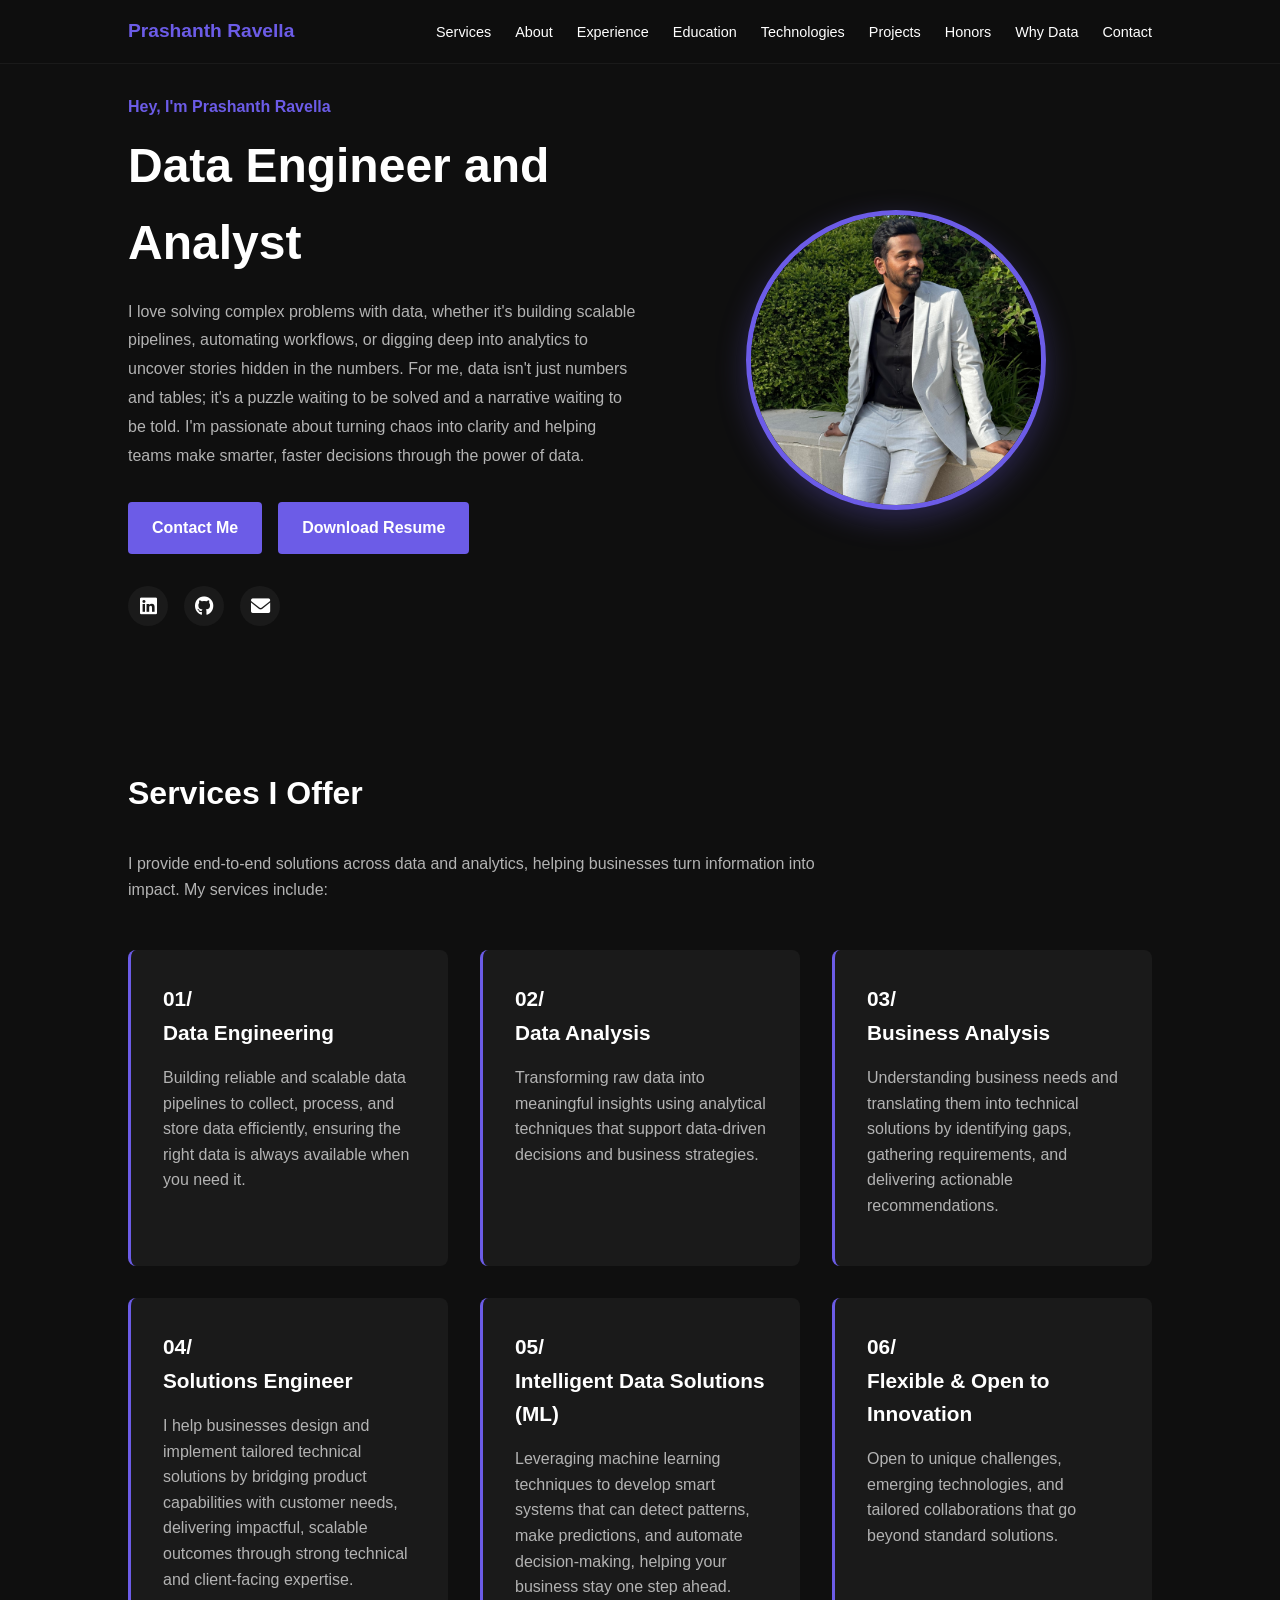
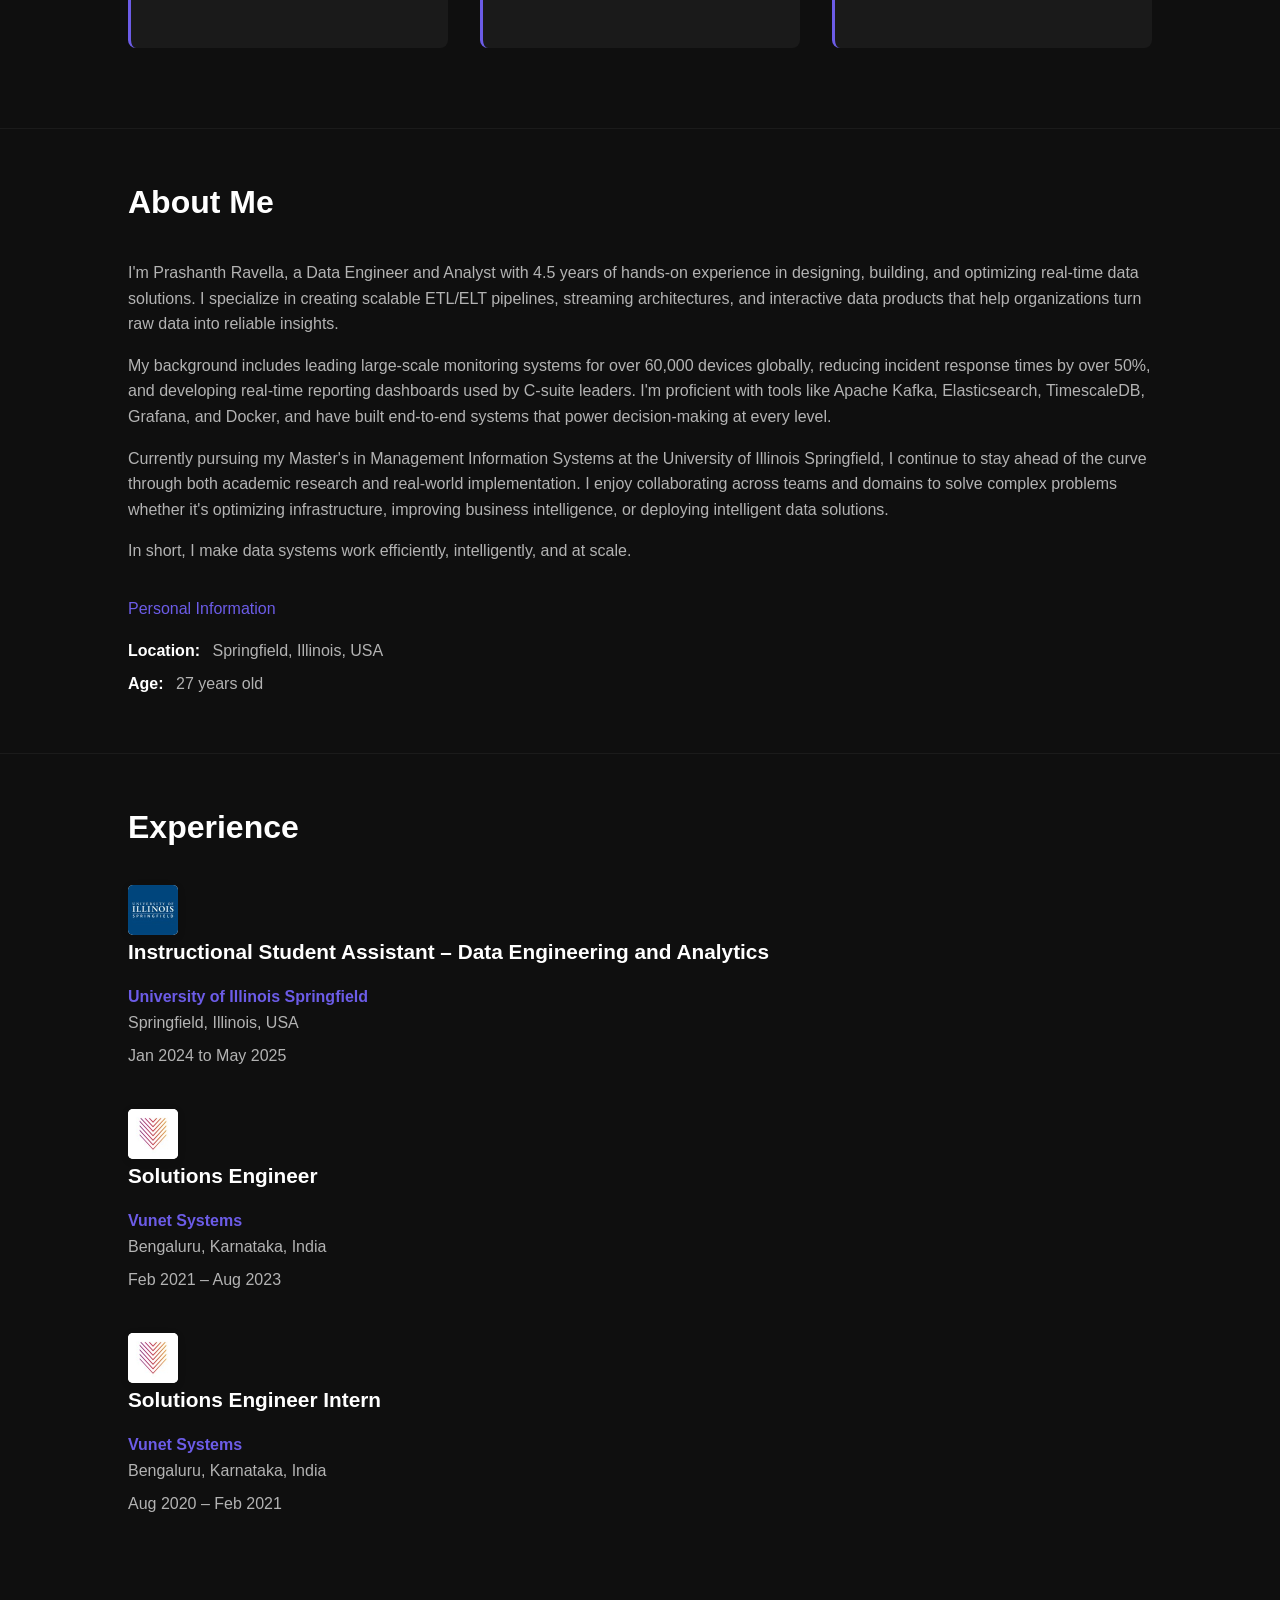
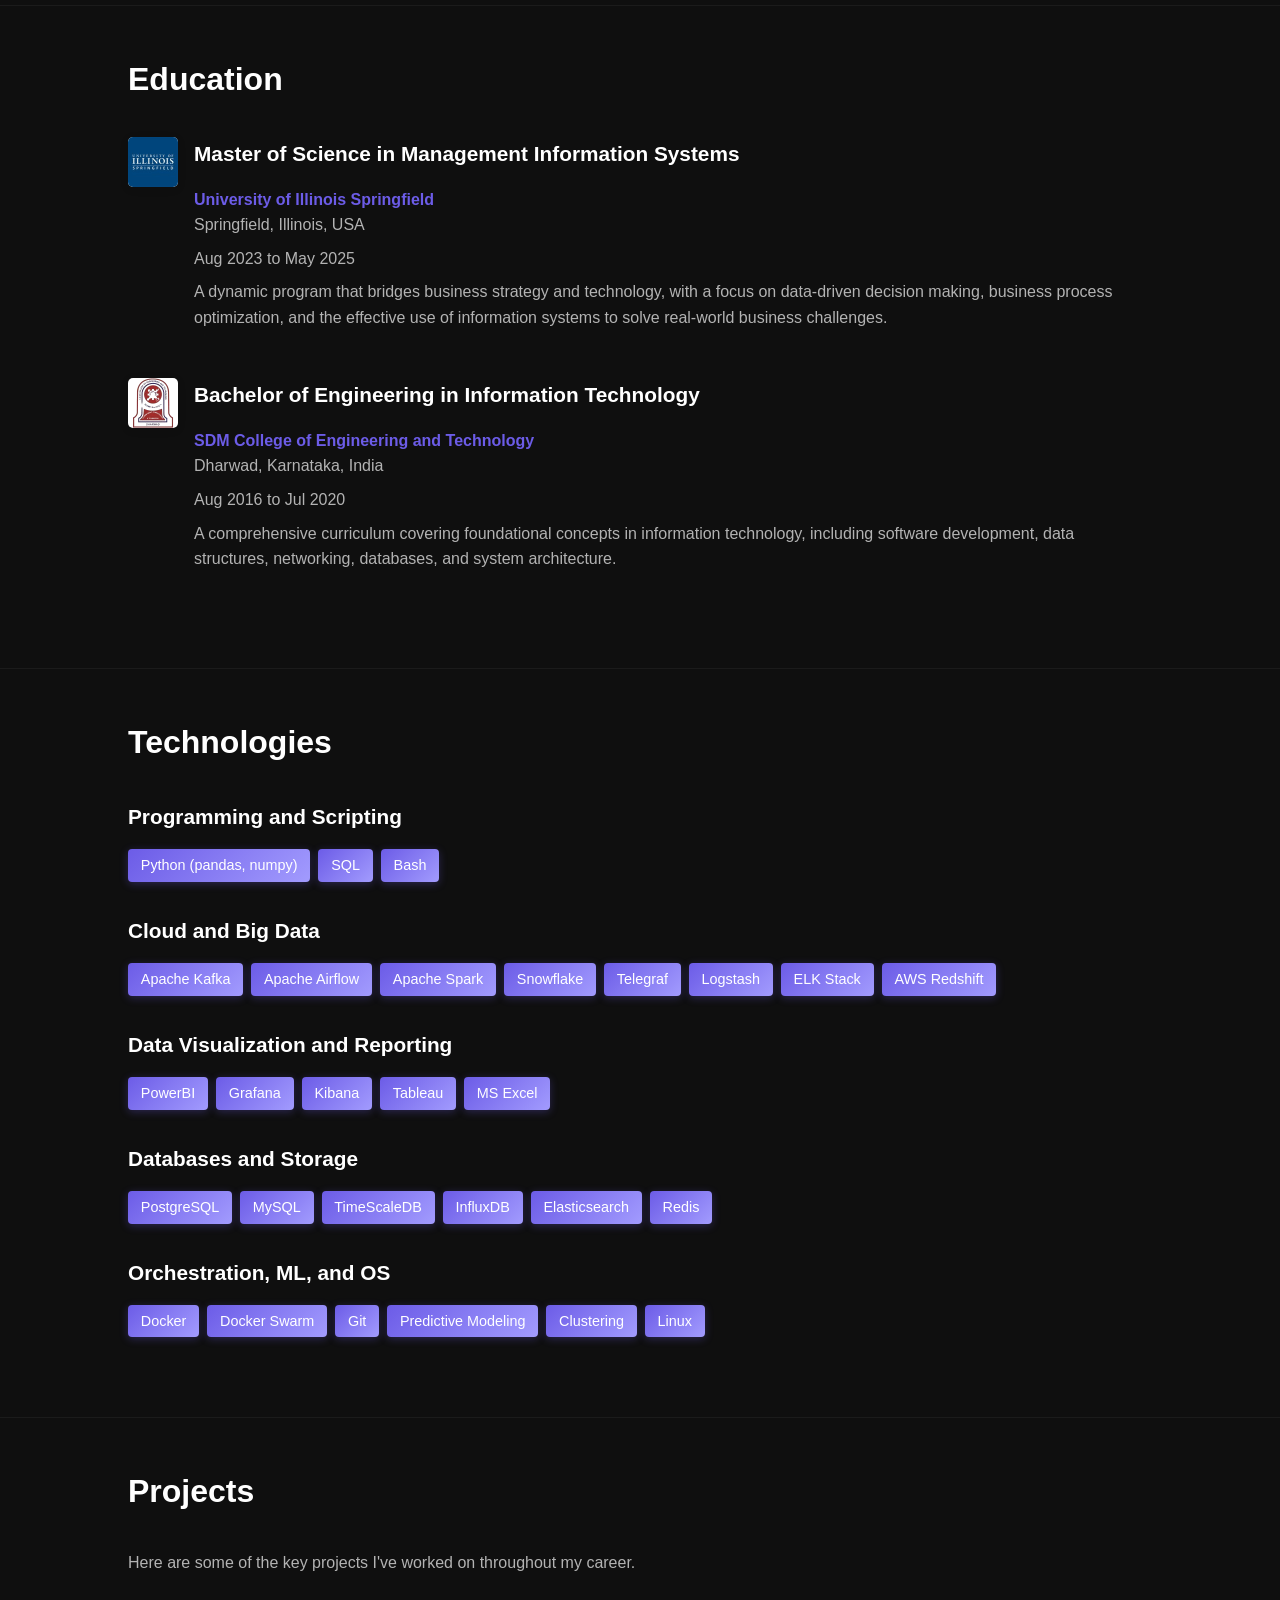
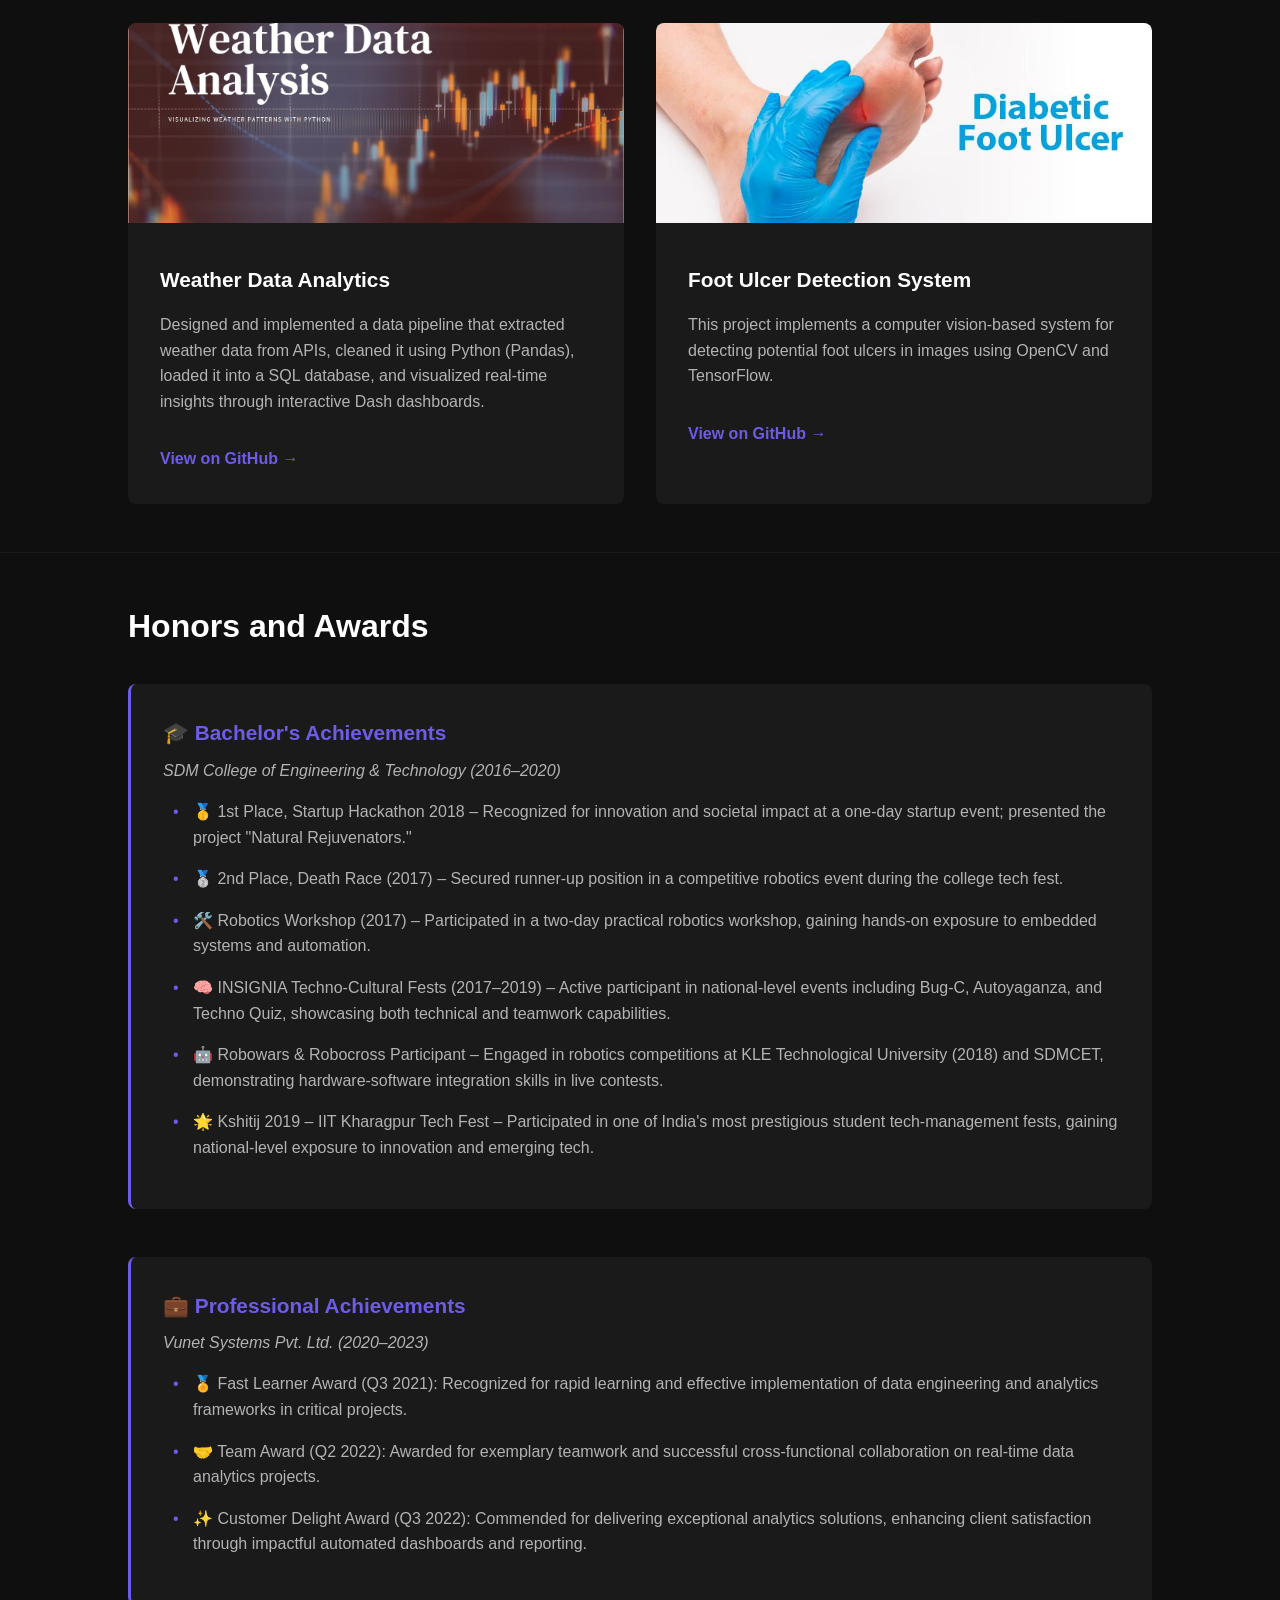
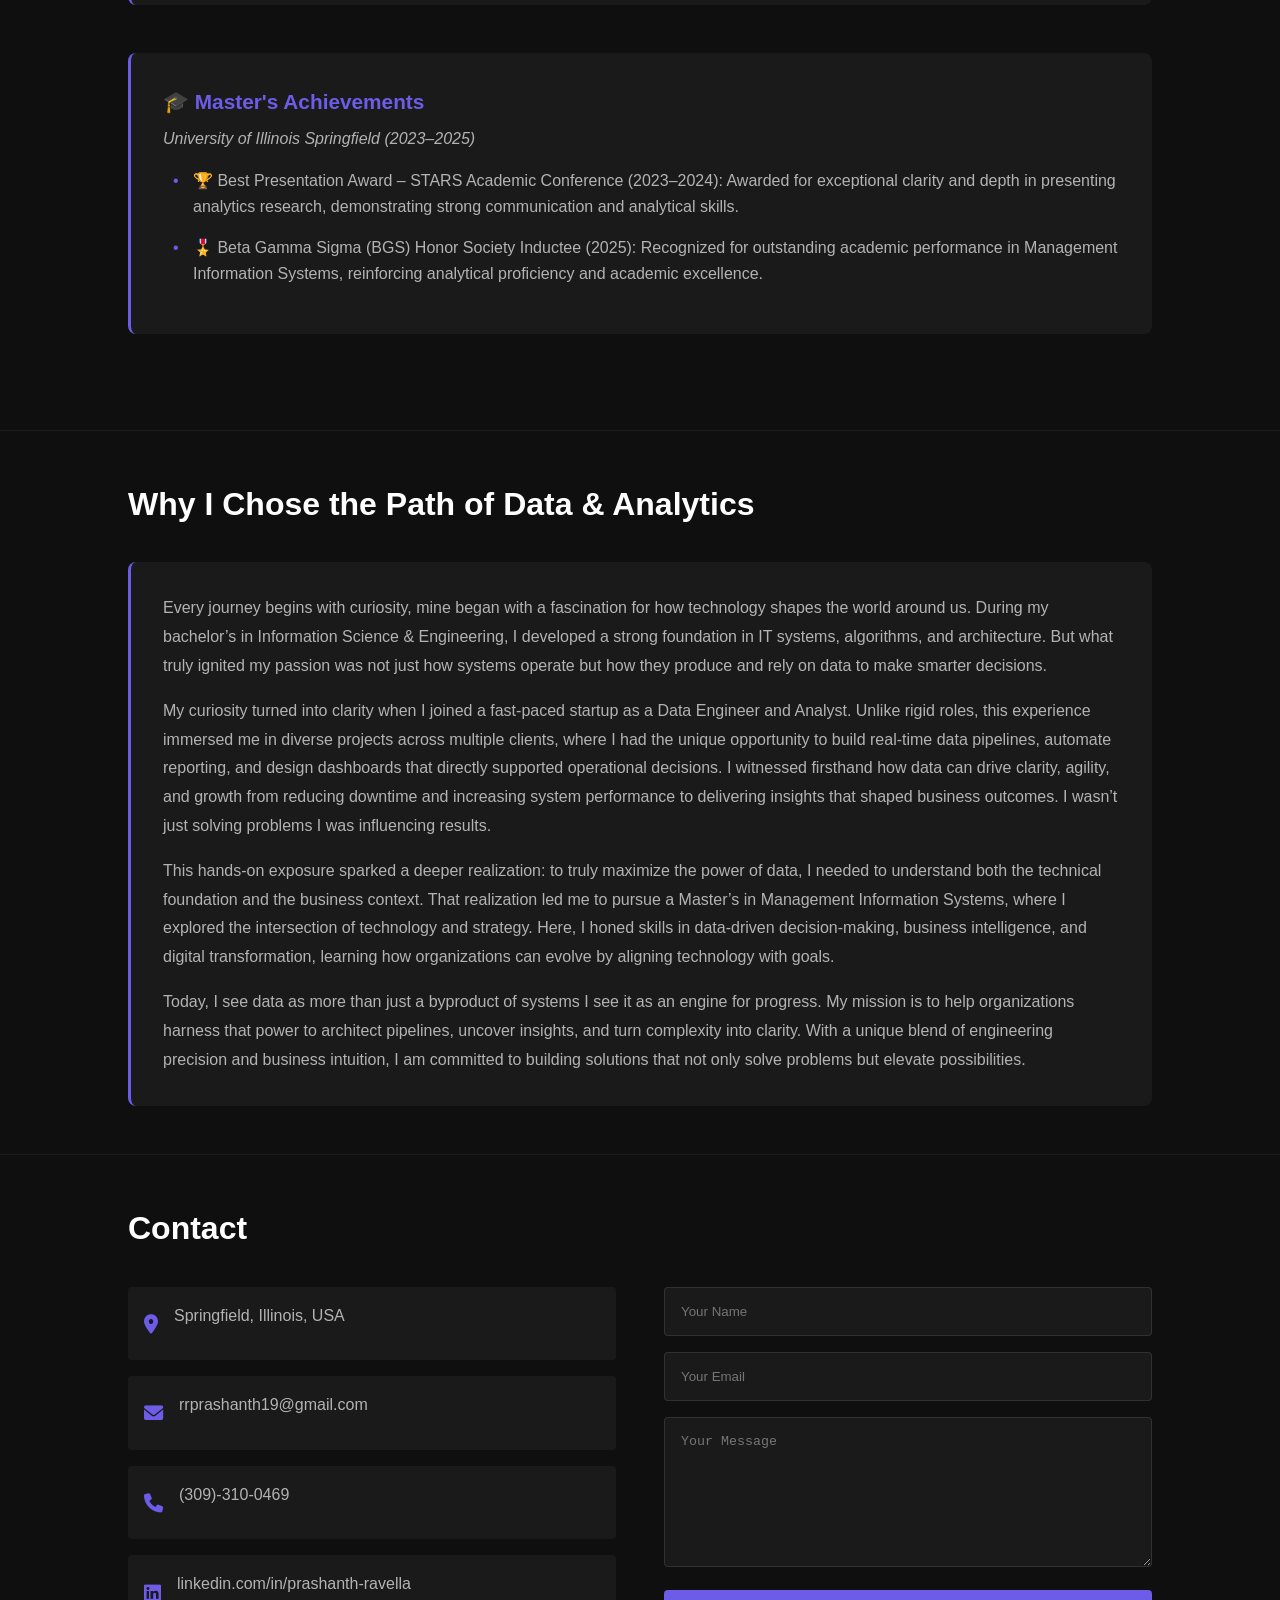
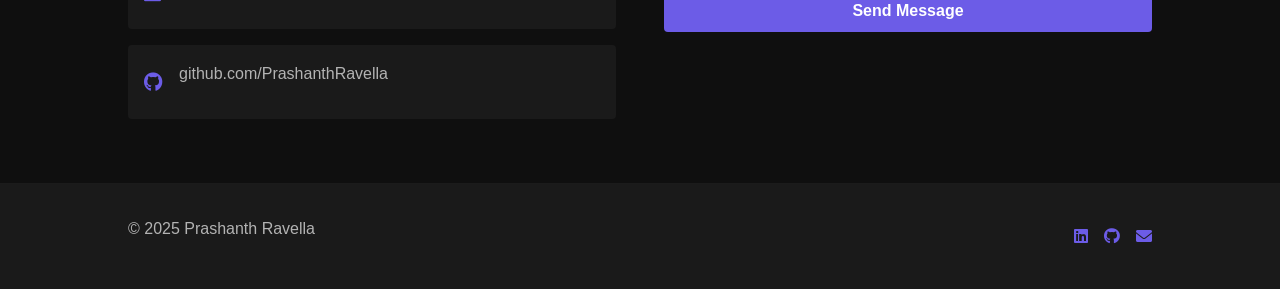
==== commit a270d2d6: "Update index.html" ====
--- a/index.html
+++ b/index.html
@@ -63,7 +63,7 @@
             </div>
             
             <div class="service-card">
-                <h3>02/<br>Solutions Engineer</h3>
+                <h3>02/<br>Data Analysis</h3>
                 <p>Transforming raw data into meaningful insights using analytical techniques that support data-driven decisions and business strategies.</p>
             </div>
             
@@ -75,8 +75,8 @@
         
         <div class="services-grid">
             <div class="service-card">
-                <h3>04/<br>Visualization, Reporting, and Alerts Building</h3>
-                <p>Designing interactive dashboards and automated reports to monitor performance, with custom alerts to keep teams informed in real time.</p>
+                <h3>04/<br>Solutions Engineer </h3>
+                <p>I help businesses design and implement tailored technical solutions by bridging product capabilities with customer needs, delivering impactful, scalable outcomes through strong technical and client-facing expertise.</p>
             </div>
             
             <div class="service-card">
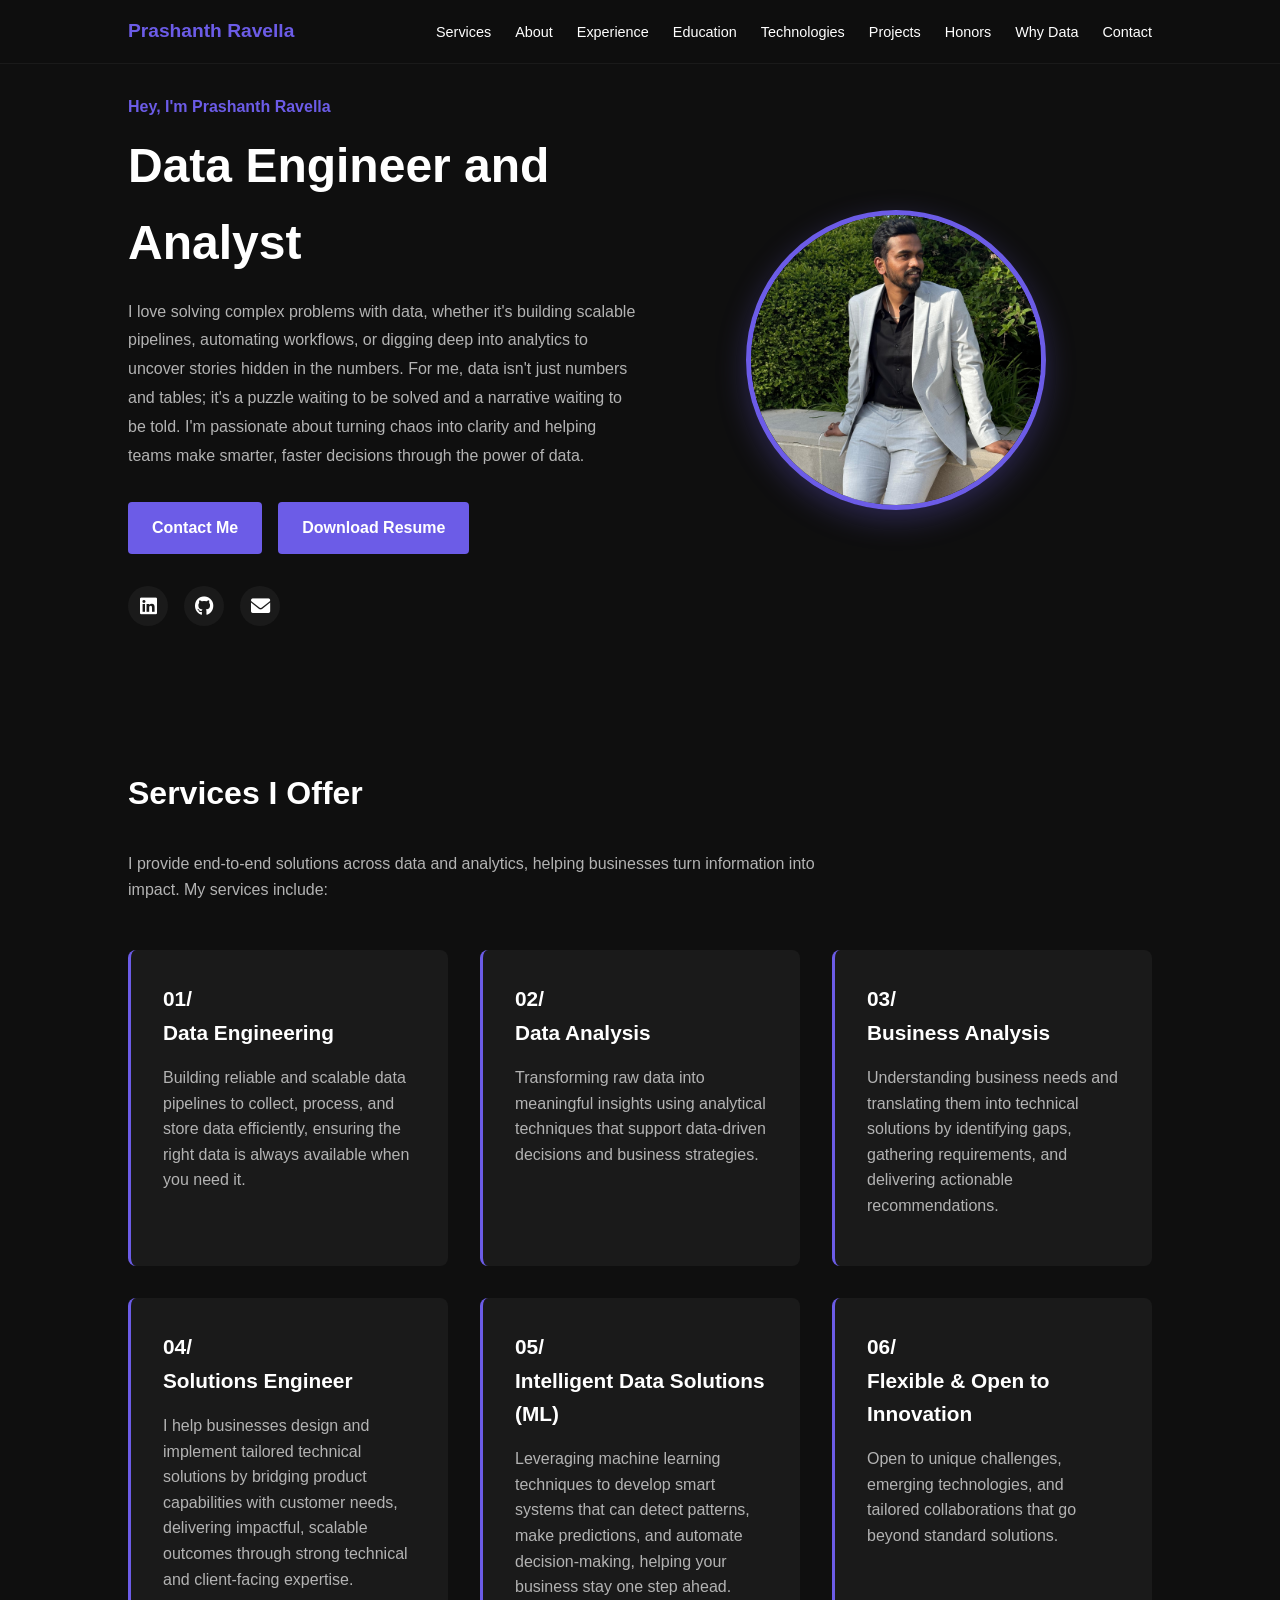
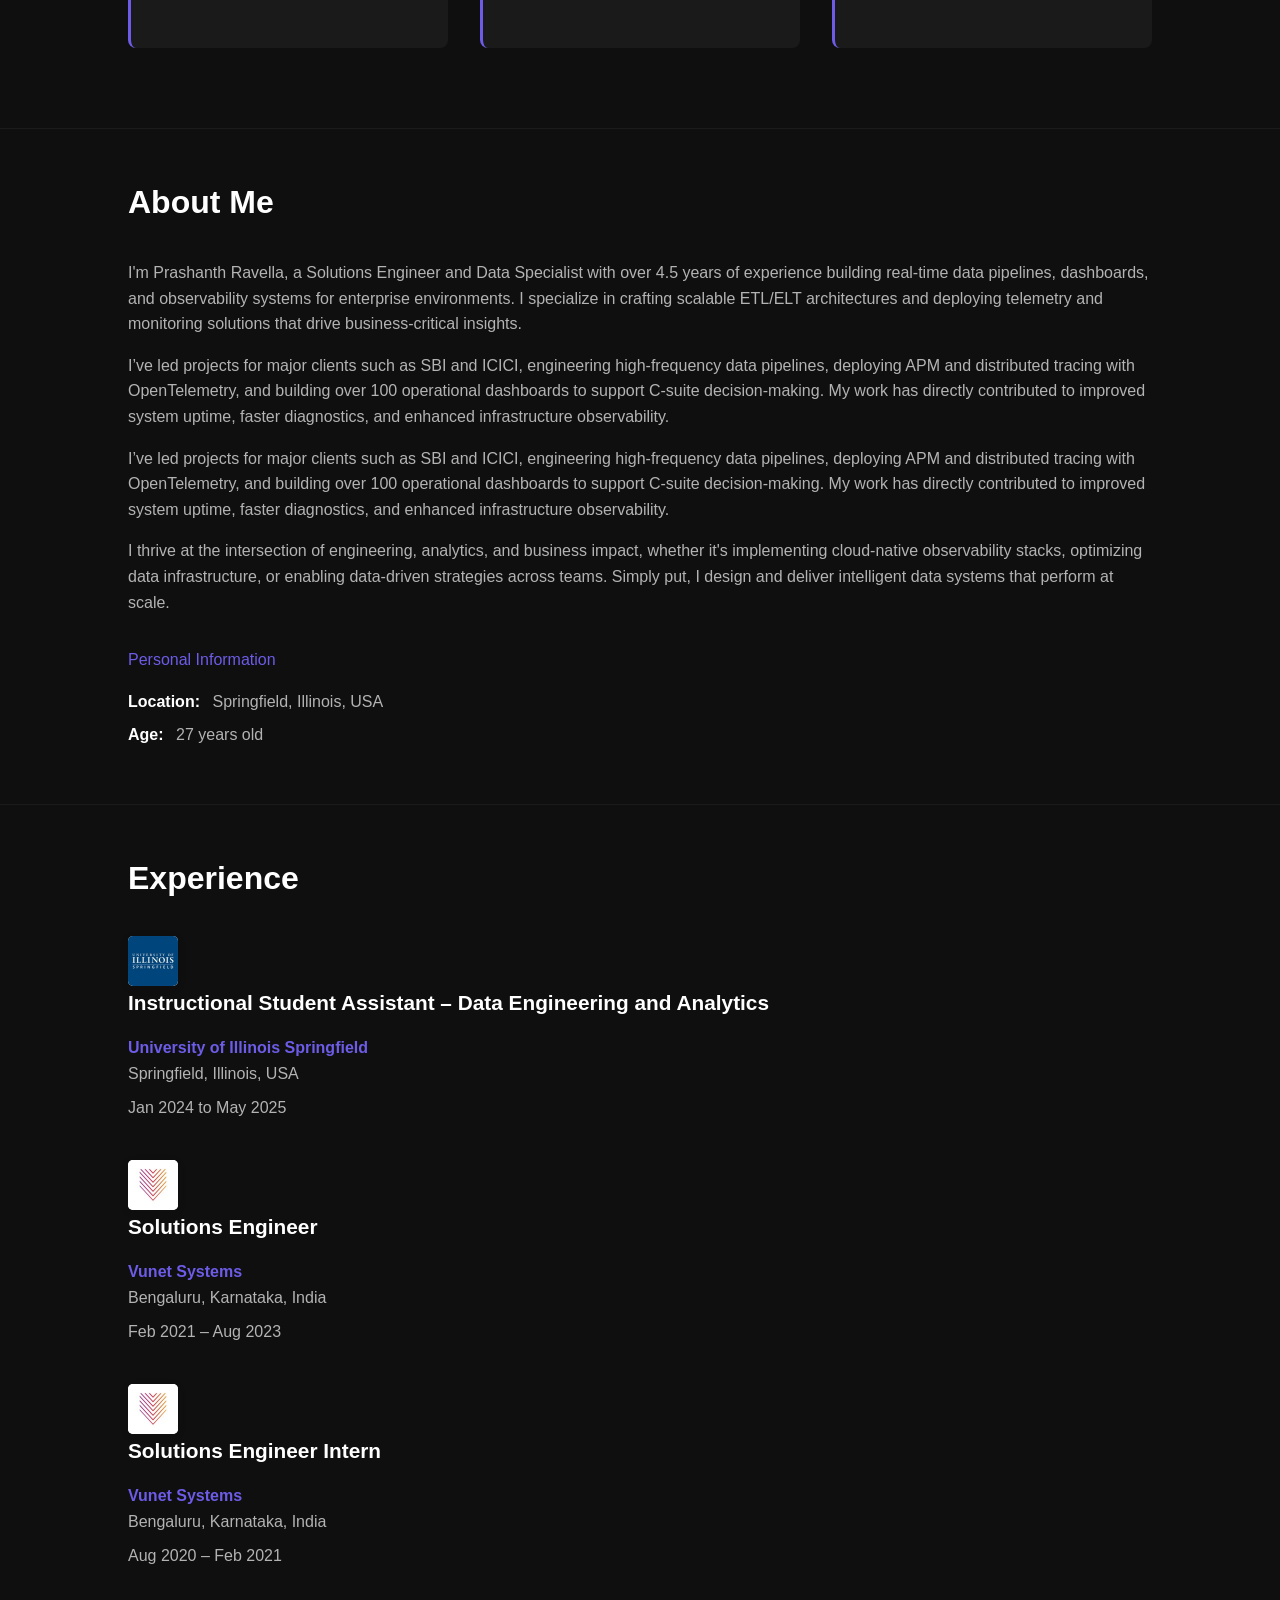
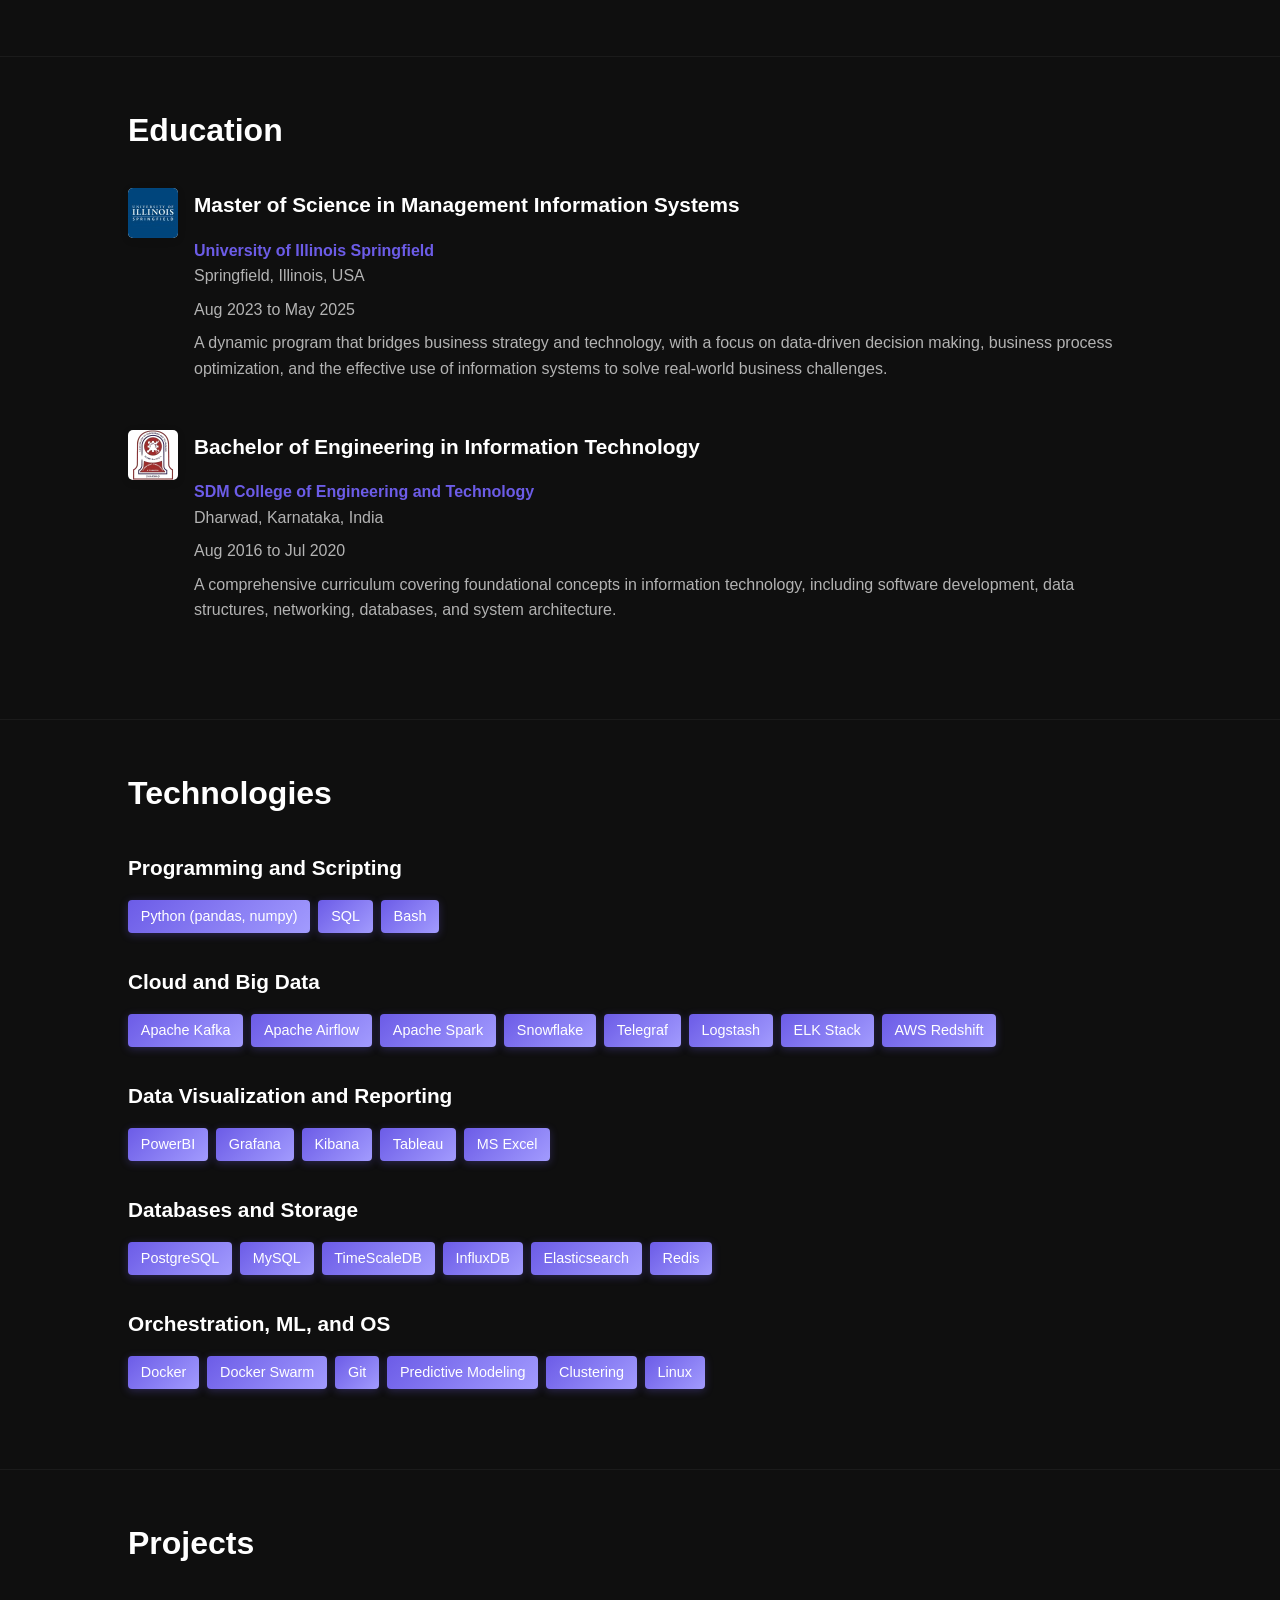
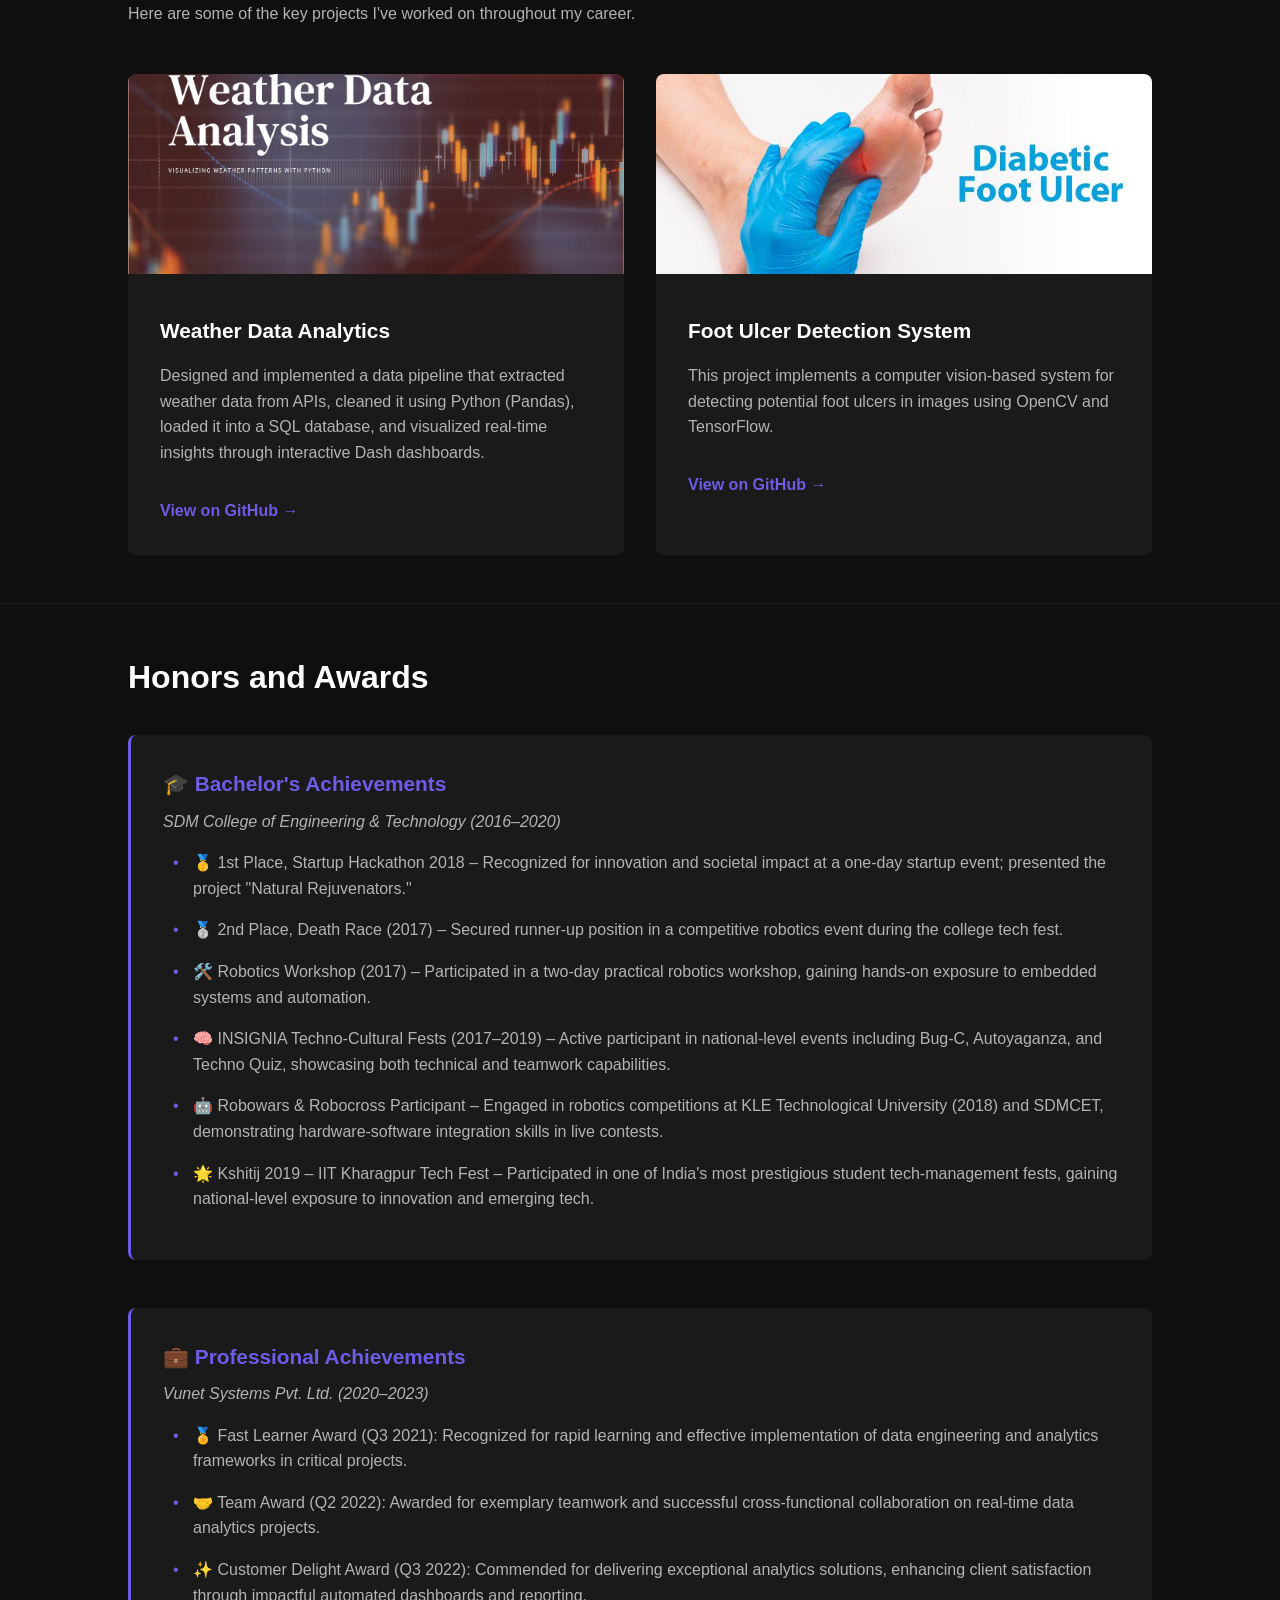
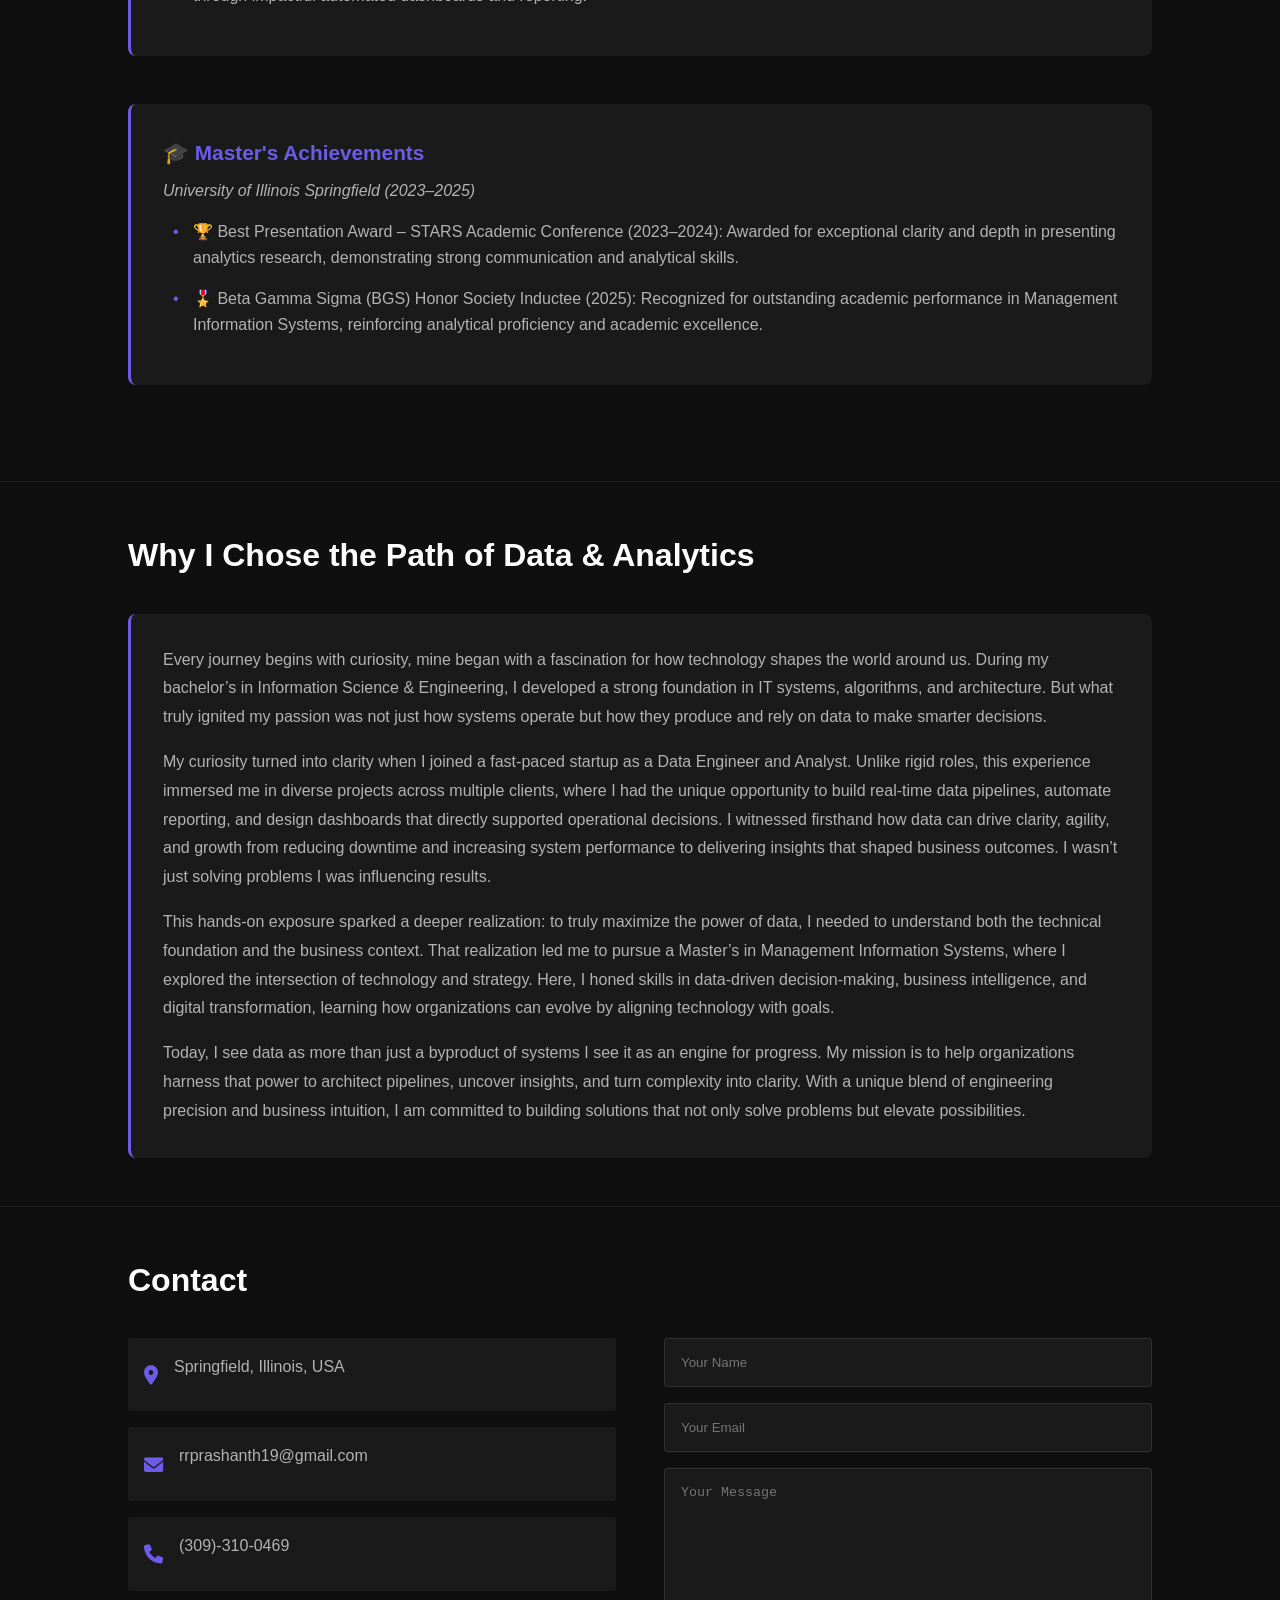
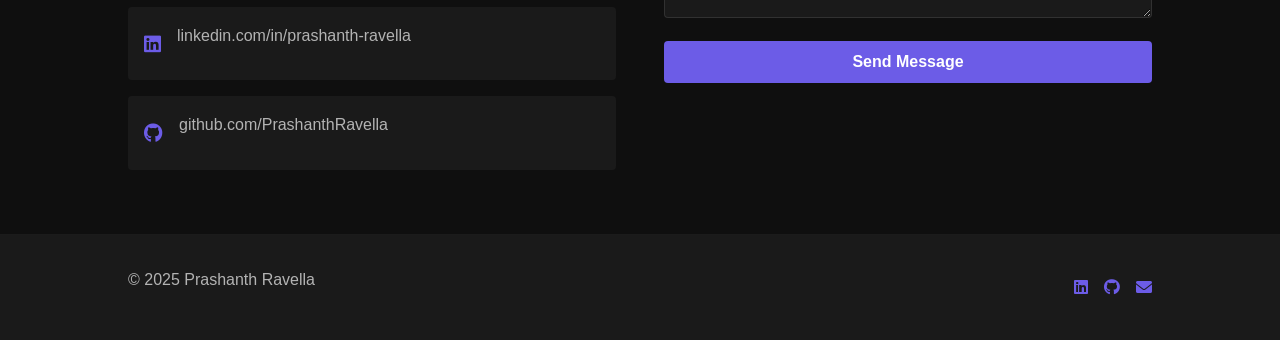
==== commit 71a46814: "Update index.html" ====
--- a/index.html
+++ b/index.html
@@ -93,10 +93,10 @@
 
     <section id="about" class="about">
         <h2>About Me</h2>
-        <p>I'm Prashanth Ravella, a Data Engineer and Analyst with 4.5 years of hands-on experience in designing, building, and optimizing real-time data solutions. I specialize in creating scalable ETL/ELT pipelines, streaming architectures, and interactive data products that help organizations turn raw data into reliable insights.</p>
-        <p>My background includes leading large-scale monitoring systems for over 60,000 devices globally, reducing incident response times by over 50%, and developing real-time reporting dashboards used by C-suite leaders. I'm proficient with tools like Apache Kafka, Elasticsearch, TimescaleDB, Grafana, and Docker, and have built end-to-end systems that power decision-making at every level.</p>
-        <p>Currently pursuing my Master's in Management Information Systems at the University of Illinois Springfield, I continue to stay ahead of the curve through both academic research and real-world implementation. I enjoy collaborating across teams and domains to solve complex problems whether it's optimizing infrastructure, improving business intelligence, or deploying intelligent data solutions.</p>
-        <p>In short, I make data systems work efficiently, intelligently, and at scale.</p>
+        <p>I'm Prashanth Ravella, a Solutions Engineer and Data Specialist with over 4.5 years of experience building real-time data pipelines, dashboards, and observability systems for enterprise environments. I specialize in crafting scalable ETL/ELT architectures and deploying telemetry and monitoring solutions that drive business-critical insights.</p>
+        <p>I’ve led projects for major clients such as SBI and ICICI, engineering high-frequency data pipelines, deploying APM and distributed tracing with OpenTelemetry, and building over 100 operational dashboards to support C-suite decision-making. My work has directly contributed to improved system uptime, faster diagnostics, and enhanced infrastructure observability.</p>
+        <p>I’ve led projects for major clients such as SBI and ICICI, engineering high-frequency data pipelines, deploying APM and distributed tracing with OpenTelemetry, and building over 100 operational dashboards to support C-suite decision-making. My work has directly contributed to improved system uptime, faster diagnostics, and enhanced infrastructure observability.</p>
+        <p>I thrive at the intersection of engineering, analytics, and business impact, whether it's implementing cloud-native observability stacks, optimizing data infrastructure, or enabling data-driven strategies across teams. Simply put, I design and deliver intelligent data systems that perform at scale.</p>
         
         <div class="personal-info">
             <p style="color: var(--primary-color);">Personal Information</p>
@@ -156,16 +156,14 @@
                 </div>
                 <div class="experience-details" id="exp2">
                     <ul>
-                        <li>Spearheaded the implementation of a real-time network monitoring solution for India's largest public sector bank, enhancing visibility across 60,000+ global devices and reducing incident response times by over 50%.</li>
-                        <li>Designed and developed complex ETL pipelines to ingest, transform, and stream infrastructure, log, and application data using Telegraf, Logbeat, OpenTelemetry, Kafka, Redis, Elasticsearch, TimescaleDB, and MySQL.</li>
-                        <li>Built and maintained customized dashboards for various stakeholder levels (C-suite, regional leads, branch managers) using Grafana, improving operational clarity and decision-making.</li>
-                        <li>Developed and optimized ETL workflows to process high-frequency network data (polled every 4 minutes, or 60 seconds for critical devices), ensuring timely analysis and high data integrity.</li>
-                        <li>Led the end-to-end development of a real-time reporting system using TimescaleDB and Grafana, enabling automated hourly, weekly, and monthly insights from structured NoSQL data.</li>
-                        <li>Implemented distributed tracing and APM solutions via OpenTelemetry, identifying microservice-level bottlenecks and improving response diagnostics by 30%.</li>
-                        <li>Created 50+ dynamic alerts based on critical network metrics and severity levels, driving proactive issue resolution and minimizing downtime risk.</li>
-                        <li>Generated automated performance reports, streamlining review processes and cutting manual reporting efforts by 70%.</li>
-                        <li>Collaborated with internal engineering and client teams to validate architectural and design solutions, leveraging AI-powered analytics tools (vuSmartMaps) to enhance application performance and improve user experience scores by 20%.</li>
+                        <li>Led implementation of real-time infrastructure, logs, and application observability systems using ETL tools for clients like SBI and ICICI.</li>
+                        <li>Engineered high-frequency ETL pipelines polling network, log, and app data every few minutes, enabling timely transformation and actionable insights from structured and unstructured sources.</li>
+                        <li>Deployed APM and distributed tracing via OpenTelemetry, boosting microservice diagnostics efficiency by 30%.</li>
+                        <li>Built and maintained 100+ dashboards and 50+ alerts for C-suite and operations teams, driving proactive monitoring and reducing downtime risk.</li>
+                        <li>Deployed containerized solutions using Docker and Docker Swarm, and integrated AI-based monitoring tools to enhance system performance and predictive issue resolution.</li>
+                        <li>Implemented and managed cloud-based deployments on AWS, enhancing system scalability, availability, and cost-efficiency.</li>
                         <li>Engaged in on-site client interactions, strengthening communication, task prioritization, and cross-functional coordination.</li>
+                        <li>Led Proof of Concept (PoC) implementations for enterprise clients, aligning solutions with business goals to secure client approval and project buy-in.</li>
                     </ul>
                 </div>
             </div>
@@ -192,6 +190,7 @@
                         <li>Tailored data extraction methods to derive valuable insights aligned with each customer's unique requirements.</li>
                         <li>Explored and implemented diverse visualization techniques within Kibana to effectively represent NoSQL data.</li>
                         <li>Enhanced the interpretability and accessibility of complex data sets for stakeholders through advanced visualizations.</li>
+                        <li>Participated in client meetings to observe stakeholder communication and task prioritization.</li>
                     </ul>
                 </div>
             </div>
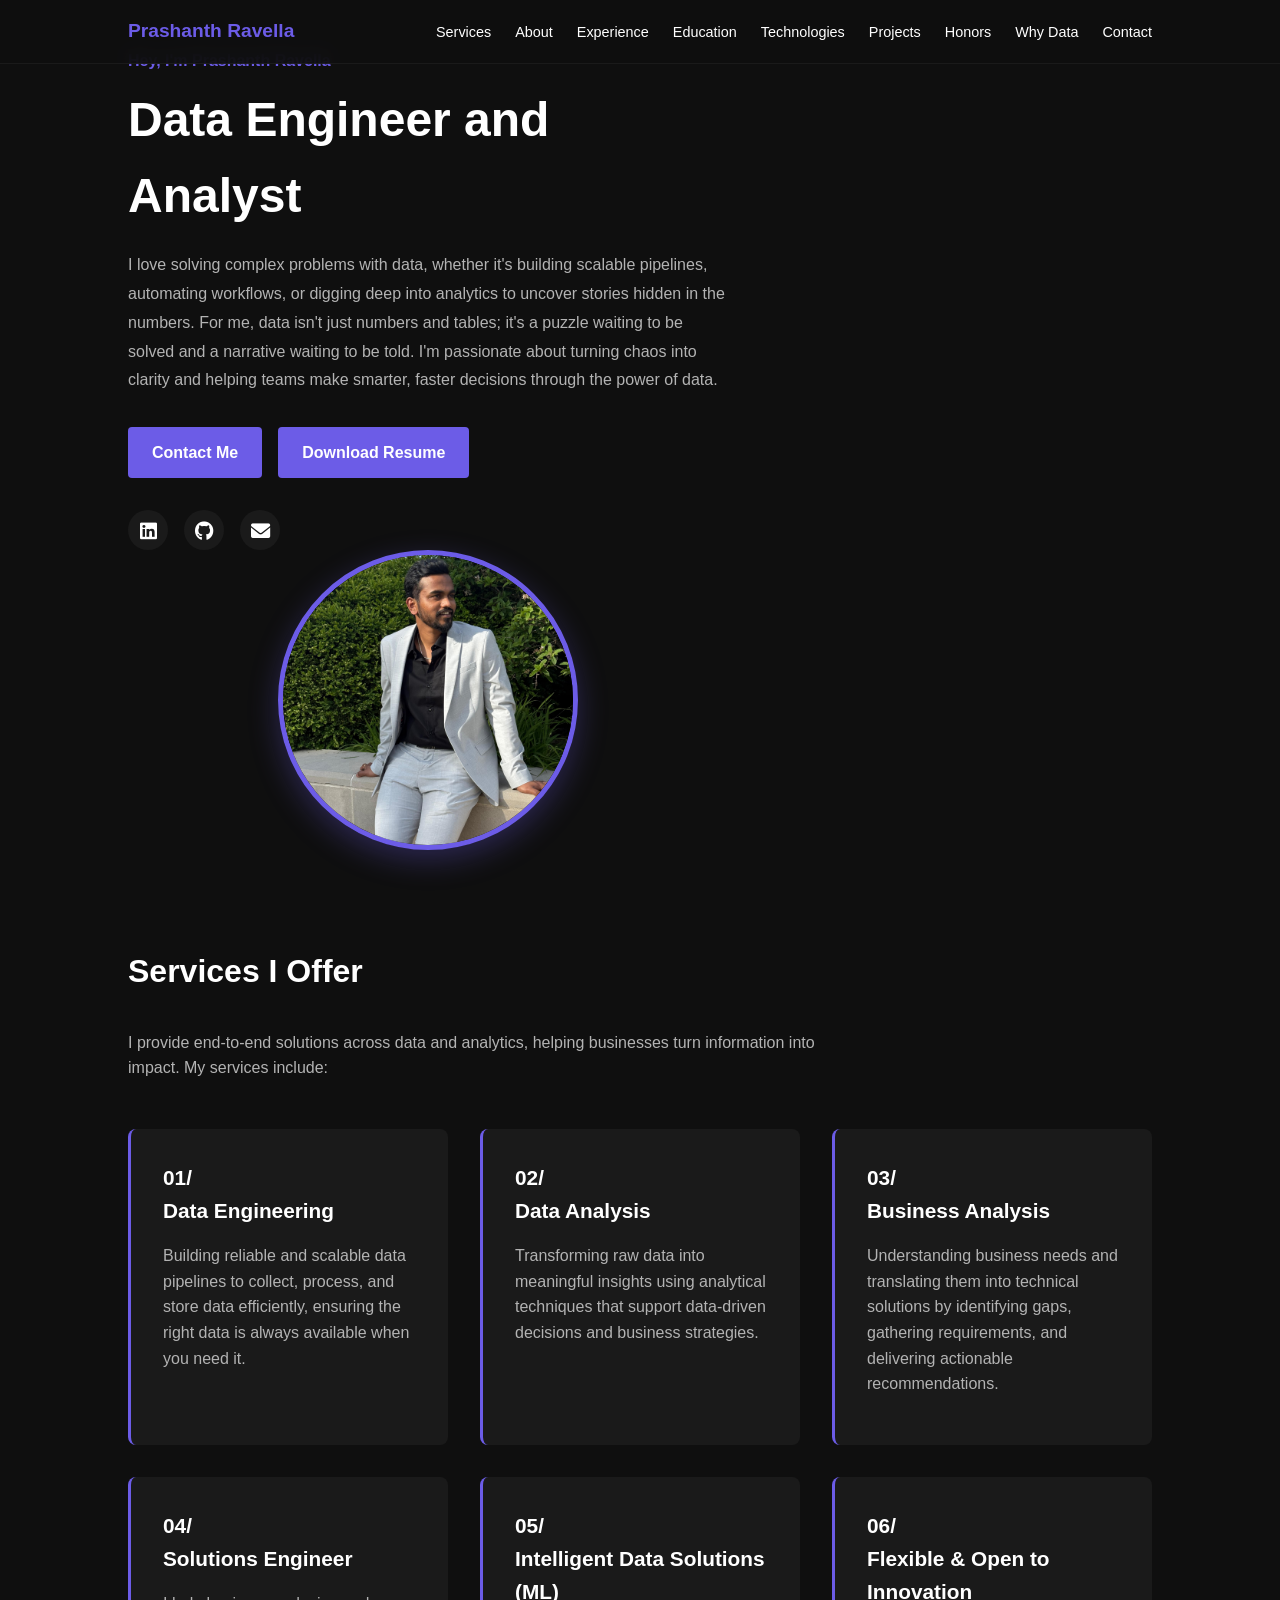
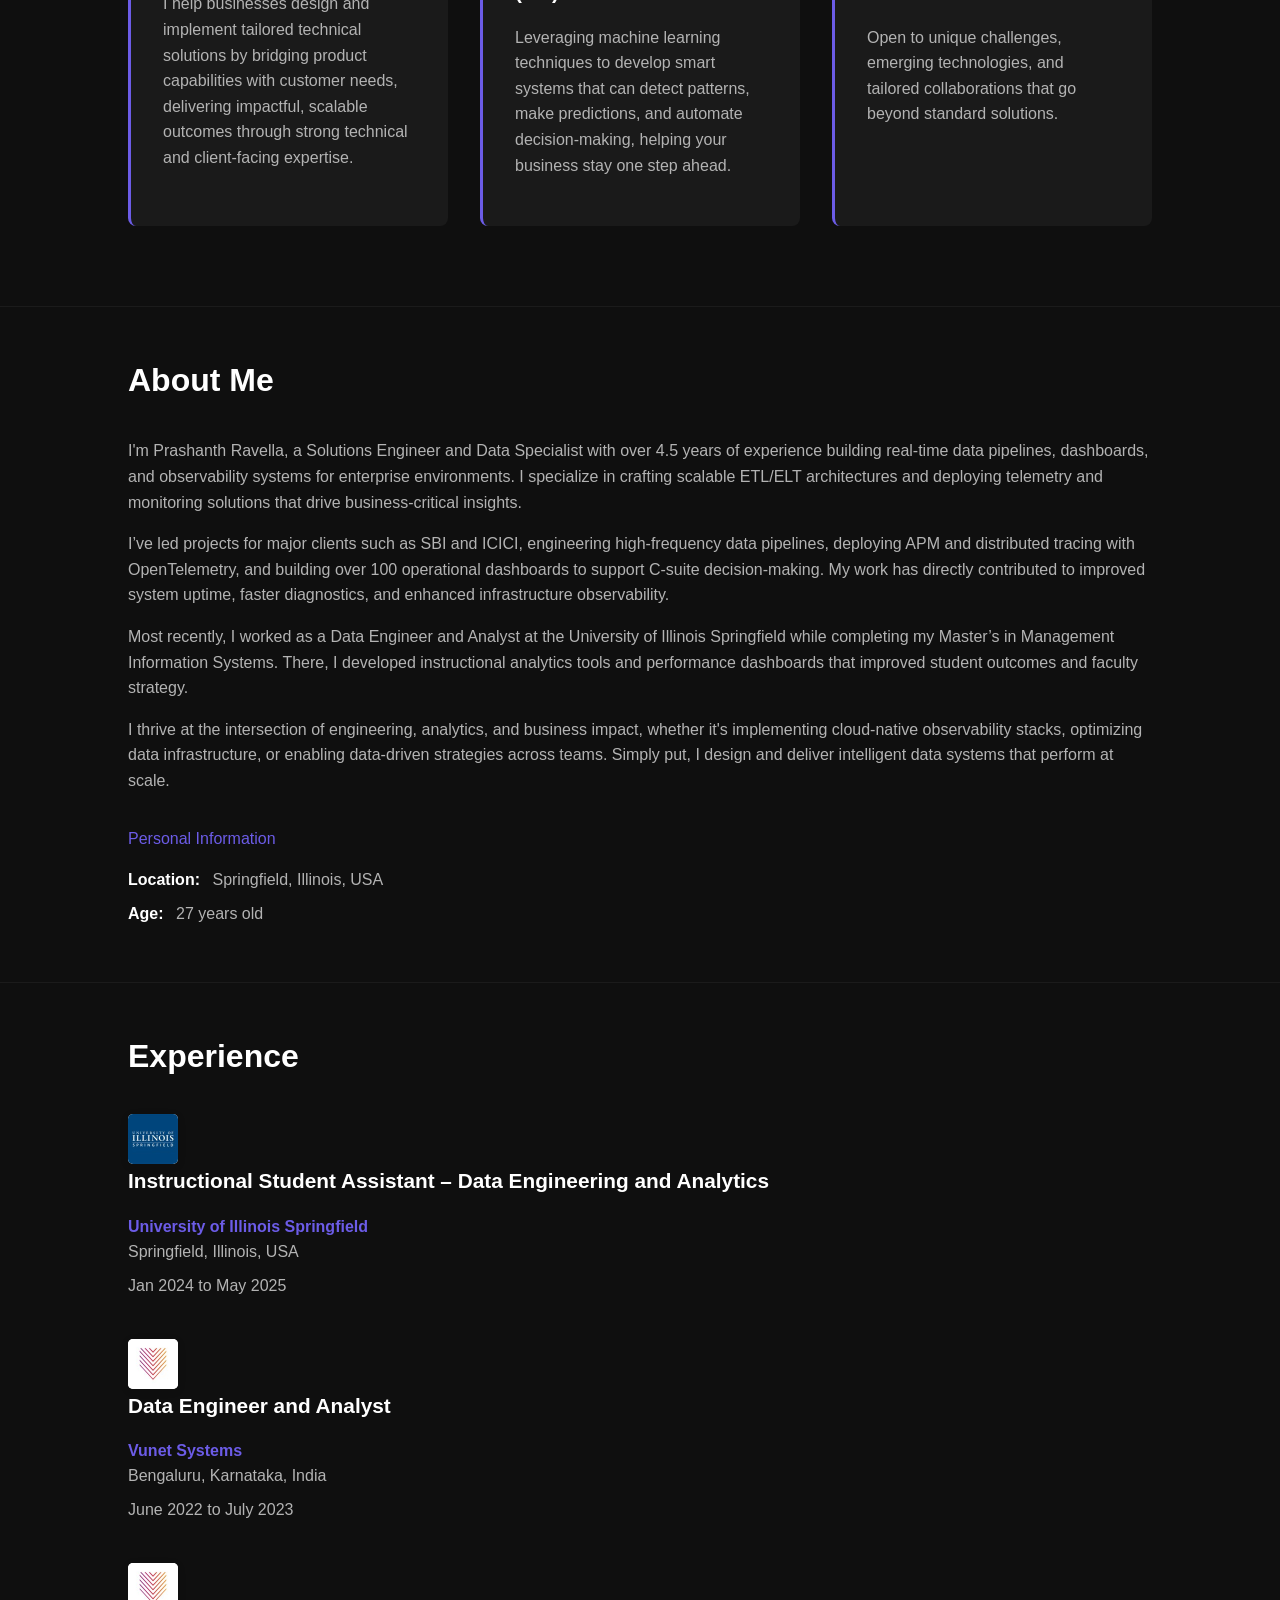
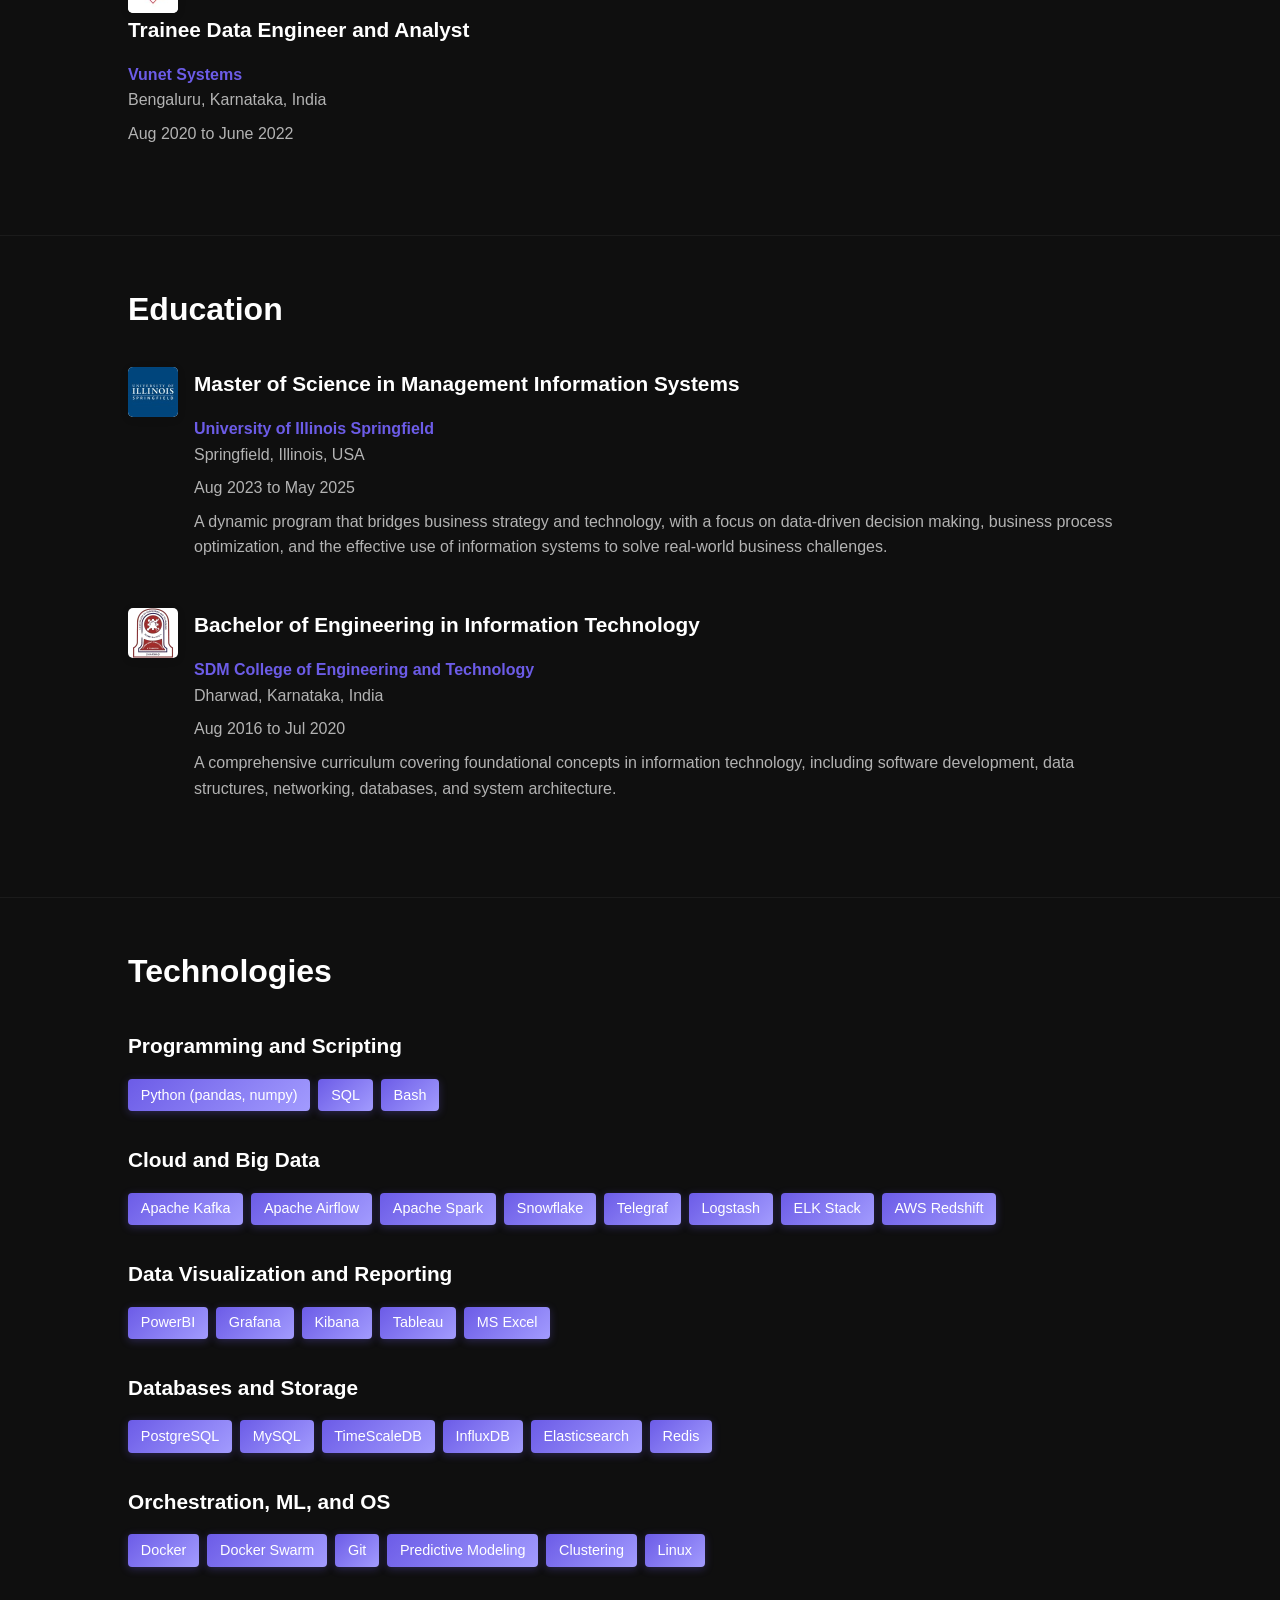
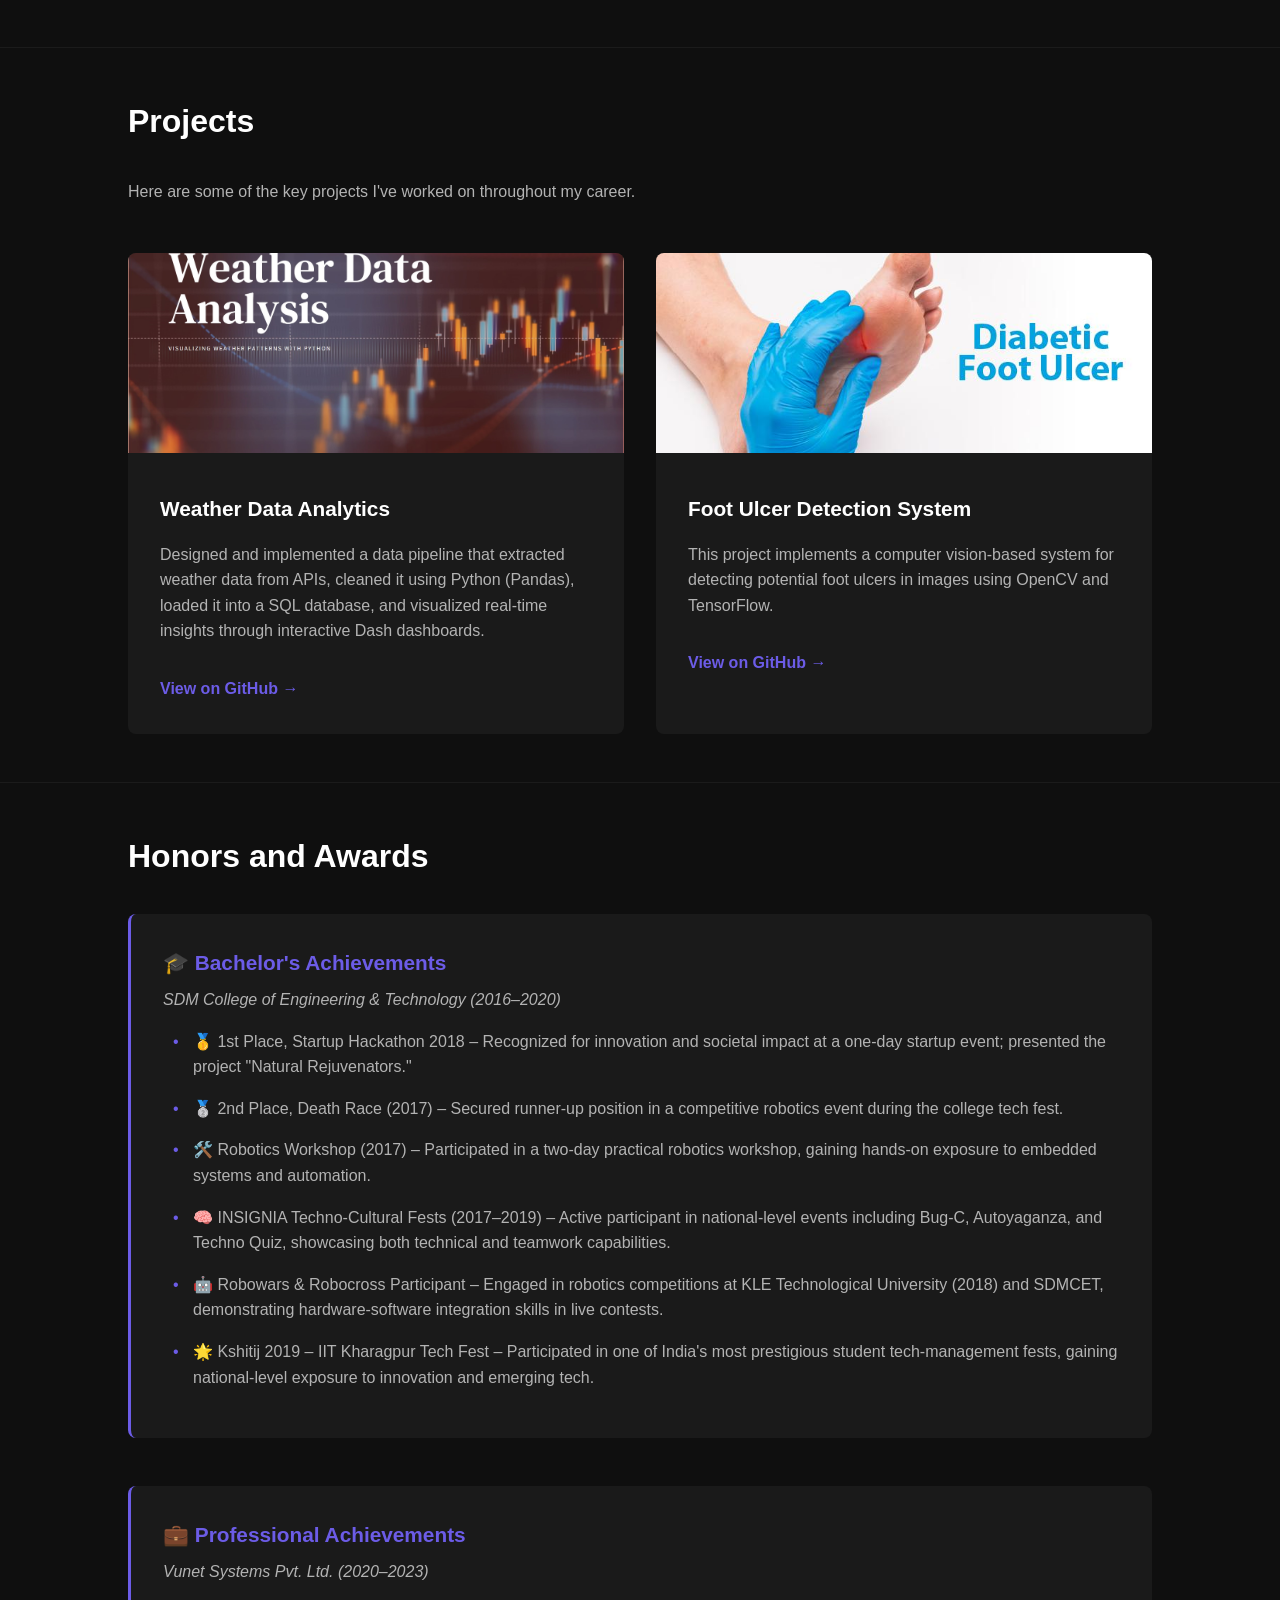
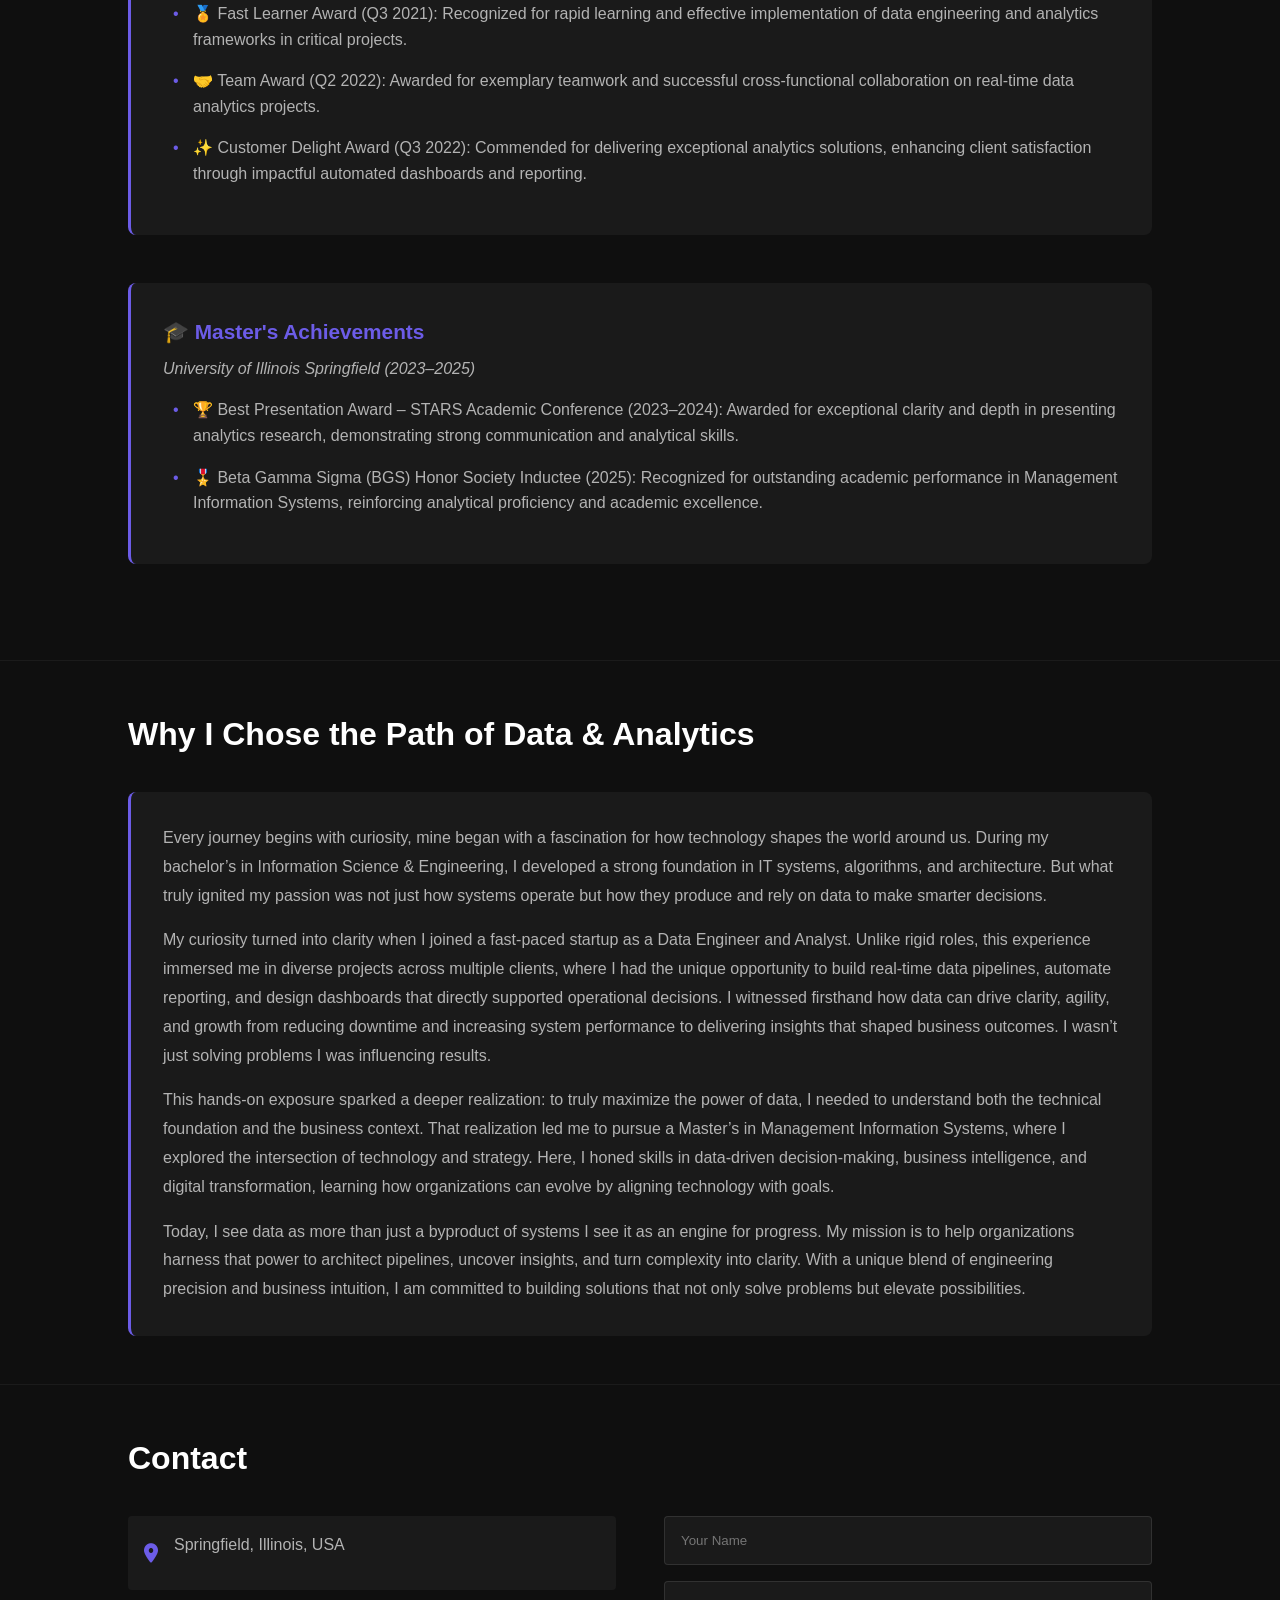
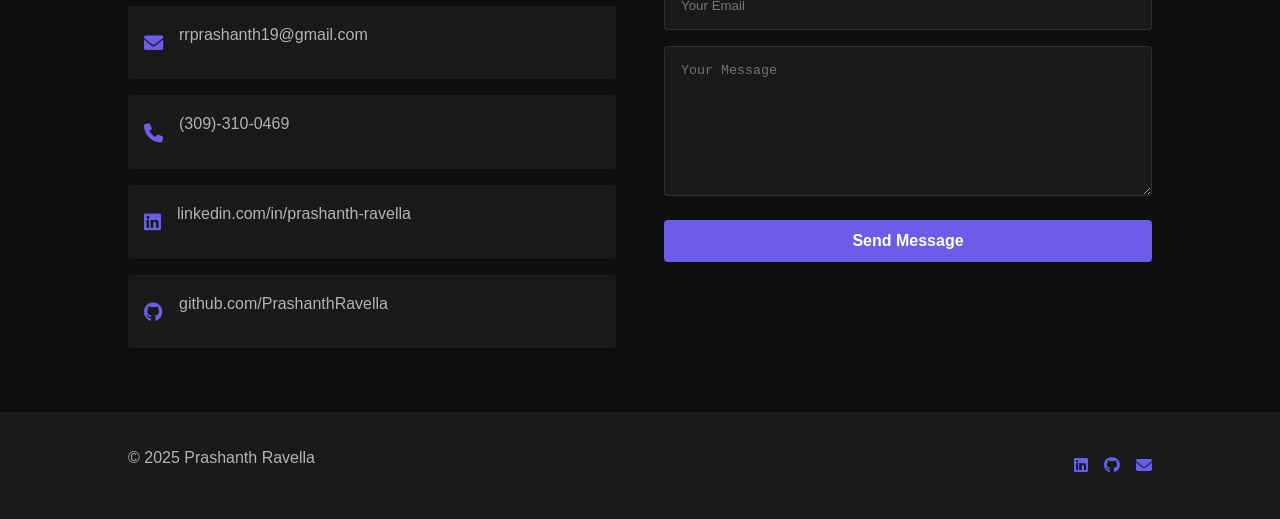
==== commit 11b3d5d6: "Update index.html" ====
--- a/index.html
+++ b/index.html
@@ -33,28 +33,32 @@
     </nav>
     
     <header>
-        <div class="hero">
-            <p class="hero-subtitle">Hey, I'm Prashanth Ravella</p>
-            <h1 class="hero-title">Data Engineer and Analyst</h1>
-            <p class="hero-description">I love solving complex problems with data, whether it's building scalable pipelines, automating workflows, or digging deep into analytics to uncover stories hidden in the numbers. For me, data isn't just numbers and tables; it's a puzzle waiting to be solved and a narrative waiting to be told. I'm passionate about turning chaos into clarity and helping teams make smarter, faster decisions through the power of data.</p>
-            <div class="hero-cta">
-                <a href="#contact" class="primary-btn">Contact Me</a>
-                <a href="https://docs.google.com/document/d/1bfRlYd-lEsUnYzB_F2bpvHWFGuDft_J6O6OL3_I_7L0/export?format=pdf" class="primary-btn" target="_blank">Download Resume</a>
-            </div>
-            <div class="social-icons">
-                <a href="https://www.linkedin.com/in/prashanth-ravella-7b6460148/"><i class="fab fa-linkedin"></i></a>
-                <a href="https://github.com/PrashanthRavella"><i class="fab fa-github"></i></a>
-                <a href="mailto:rrprashanth19@gmail.com"><i class="fas fa-envelope"></i></a>
-            </div>
-        </div>
-        <div class="hero-image">
-            <img src="profile.jpg" alt="Profile picture">
+        <div class="container">
+            <div class="hero">
+                <p class="hero-subtitle">Hey, I'm Prashanth Ravella</p>
+                <h1 class="hero-title">Data Engineer and Analyst</h1>
+                <p class="hero-description">I love solving complex problems with data, whether it's building scalable pipelines, automating workflows, or digging deep into analytics to uncover stories hidden in the numbers. For me, data isn't just numbers and tables; it's a puzzle waiting to be solved and a narrative waiting to be told. I'm passionate about turning chaos into clarity and helping teams make smarter, faster decisions through the power of data.</p>
+                <div class="hero-cta">
+                    <a href="#contact" class="primary-btn">Contact Me</a>
+                    <a href="https://docs.google.com/document/d/1bfRlYd-lEsUnYzB_F2bpvHWFGuDft_J6O6OL3_I_7L0/export?format=pdf" class="primary-btn" target="_blank">Download Resume</a>
+                </div>
+                <div class="social-icons">
+                    <a href="https://www.linkedin.com/in/prashanth-ravella-7b6460148/"><i class="fab fa-linkedin"></i></a>
+                    <a href="https://github.com/PrashanthRavella"><i class="fab fa-github"></i></a>
+                    <a href="mailto:rrprashanth19@gmail.com"><i class="fas fa-envelope"></i></a>
+                </div>
+            </div>
+            <div class="hero-image">
+                <img src="profile.jpg" alt="Profile picture">
+            </div>
         </div>
     </header>
 
     <section id="services" class="services">
-        <h2>Services I Offer</h2>
-        <p class="section-description">I provide end-to-end solutions across data and analytics, helping businesses turn information into impact. My services include:</p>
+        <div class="container">
+            <h2>Services I Offer</h2>
+            <p class="section-description">I provide end-to-end solutions across data and analytics, helping businesses turn information into impact. My services include:</p>
+        </div>
         
         <div class="services-grid">
             <div class="service-card">
@@ -71,12 +75,10 @@
                 <h3>03/<br>Business Analysis</h3>
                 <p>Understanding business needs and translating them into technical solutions by identifying gaps, gathering requirements, and delivering actionable recommendations.</p>
             </div>
-        </div>
-        
-        <div class="services-grid">
+        
             <div class="service-card">
-                <h3>04/<br>Solutions Engineer </h3>
-                <p>I help businesses design and implement tailored technical solutions by bridging product capabilities with customer needs, delivering impactful, scalable outcomes through strong technical and client-facing expertise.</p>
+                <h3>04/<br>Solutions Engineer</h3>
+                <p>I help businesses design and implement tailored technical solutions by bridging product capabilities with customer needs, delivering impactful, scalable outcomes through strong technical and client-facing expertise.</p>
             </div>
             
             <div class="service-card">
@@ -95,7 +97,7 @@
         <h2>About Me</h2>
         <p>I'm Prashanth Ravella, a Solutions Engineer and Data Specialist with over 4.5 years of experience building real-time data pipelines, dashboards, and observability systems for enterprise environments. I specialize in crafting scalable ETL/ELT architectures and deploying telemetry and monitoring solutions that drive business-critical insights.</p>
         <p>I’ve led projects for major clients such as SBI and ICICI, engineering high-frequency data pipelines, deploying APM and distributed tracing with OpenTelemetry, and building over 100 operational dashboards to support C-suite decision-making. My work has directly contributed to improved system uptime, faster diagnostics, and enhanced infrastructure observability.</p>
-        <p>I’ve led projects for major clients such as SBI and ICICI, engineering high-frequency data pipelines, deploying APM and distributed tracing with OpenTelemetry, and building over 100 operational dashboards to support C-suite decision-making. My work has directly contributed to improved system uptime, faster diagnostics, and enhanced infrastructure observability.</p>
+        <p>Most recently, I worked as a Data Engineer and Analyst at the University of Illinois Springfield while completing my Master’s in Management Information Systems. There, I developed instructional analytics tools and performance dashboards that improved student outcomes and faculty strategy.</p>
         <p>I thrive at the intersection of engineering, analytics, and business impact, whether it's implementing cloud-native observability stacks, optimizing data infrastructure, or enabling data-driven strategies across teams. Simply put, I design and deliver intelligent data systems that perform at scale.</p>
         
         <div class="personal-info">
@@ -147,9 +149,9 @@
                         <img src="vunet.jpeg" alt="Vunet Systems Logo" class="company-logo">
                     </div>
                     <div class="experience-header-content">
-                        <h3>Solutions Engineer </h3>
+                        <h3>Data Engineer and Analyst</h3>
                         <p class="experience-location">Vunet Systems<br> Bengaluru, Karnataka, India</p>
-                        <p class="experience-date">Feb 2021 – Aug 2023</p>
+                        <p class="experience-date">June 2022 to July 2023</p>
                     </div>
 
 
@@ -176,9 +178,9 @@
                         <img src="vunet.jpeg" alt="Vunet Systems Logo" class="company-logo">
                     </div>
                     <div class="experience-header-content">
-                        <h3>Solutions Engineer Intern</h3>
+                        <h3>Trainee Data Engineer and Analyst</h3>
                         <p class="experience-location">Vunet Systems<br> Bengaluru, Karnataka, India</p>
-                        <p class="experience-date">Aug 2020 – Feb 2021</p>
+                        <p class="experience-date">Aug 2020 to June 2022</p>
                     </div>
 
 
@@ -438,11 +440,15 @@
         
         function toggleExperience(id) {
             const details = document.getElementById(id);
+            // Find the header that has the onclick attribute with this id
+            const header = document.querySelector(`.experience-header[onclick*="'${id}'"`);
             
             if (details.style.display === 'block') {
                 details.style.display = 'none';
+                header.classList.remove('active'); // Remove active class to rotate arrow back
             } else {
                 details.style.display = 'block';
+                header.classList.add('active'); // Add active class to rotate arrow
             }
         }
         
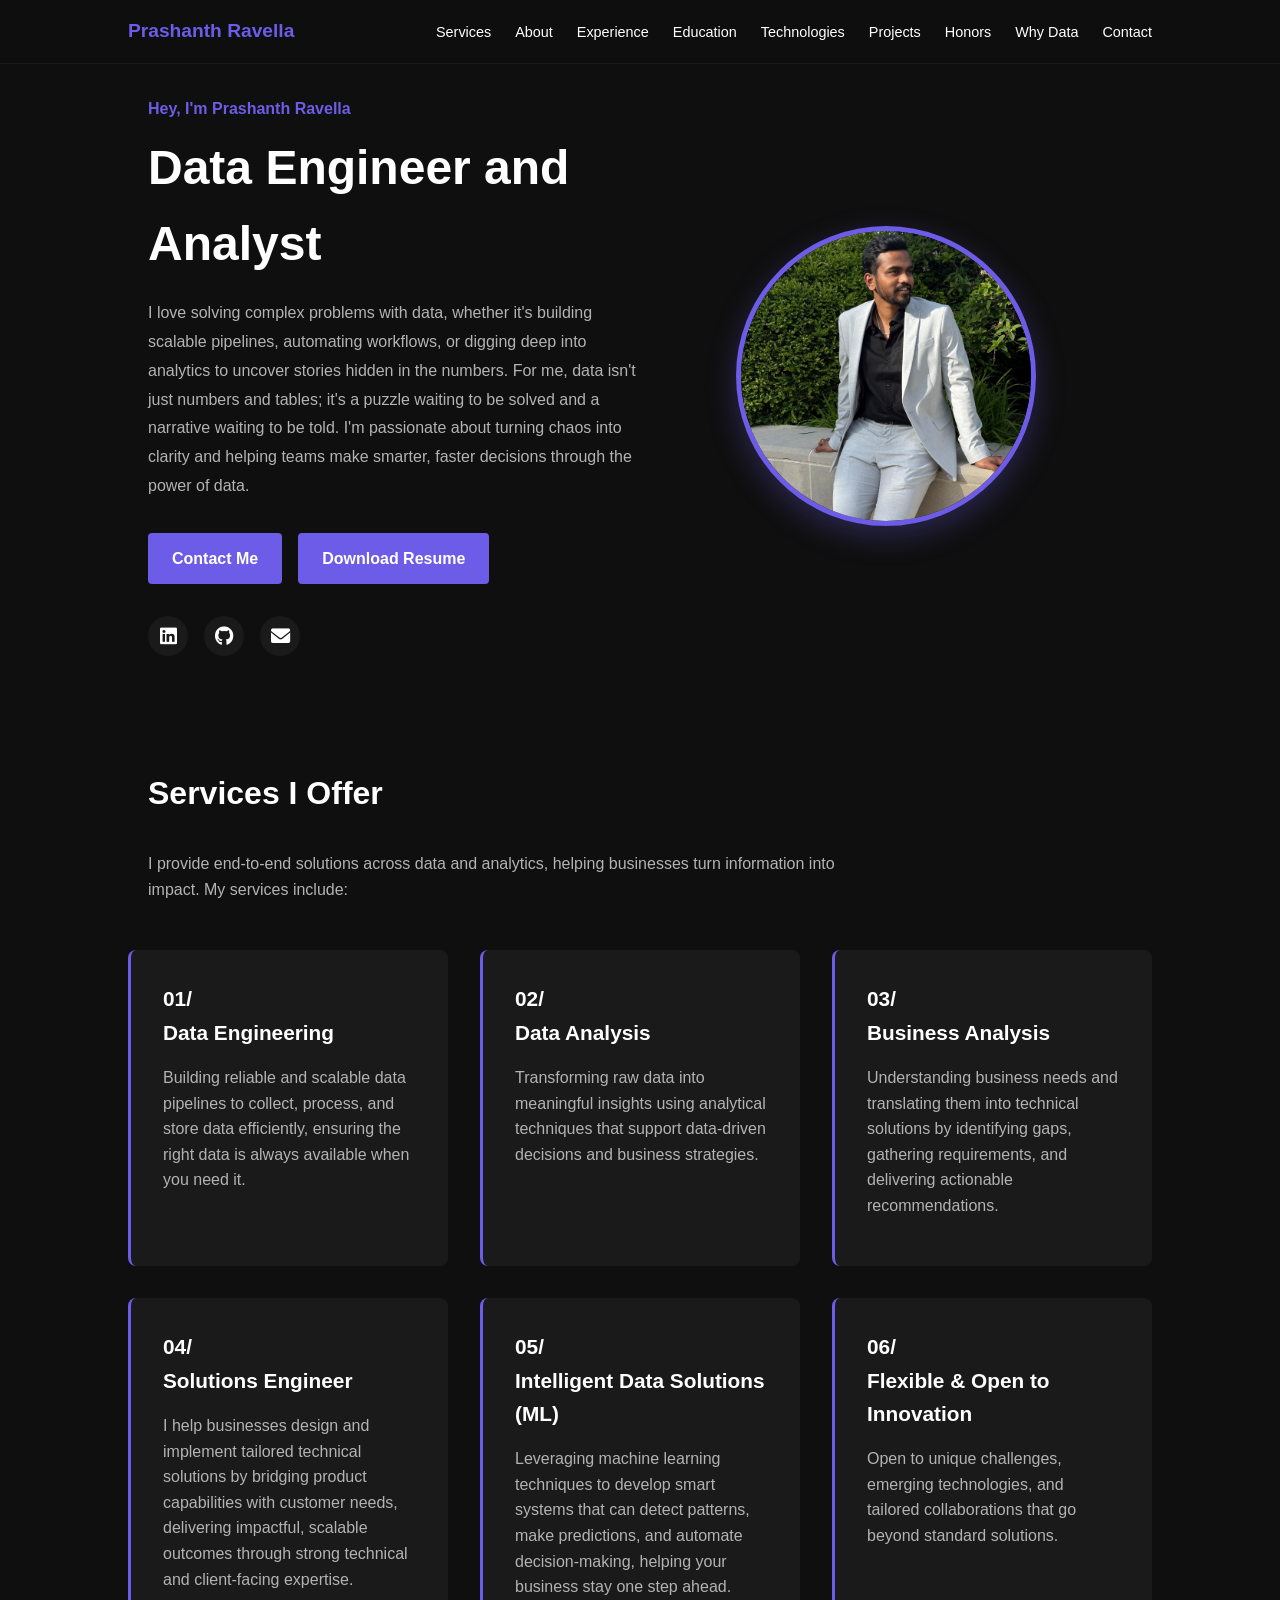
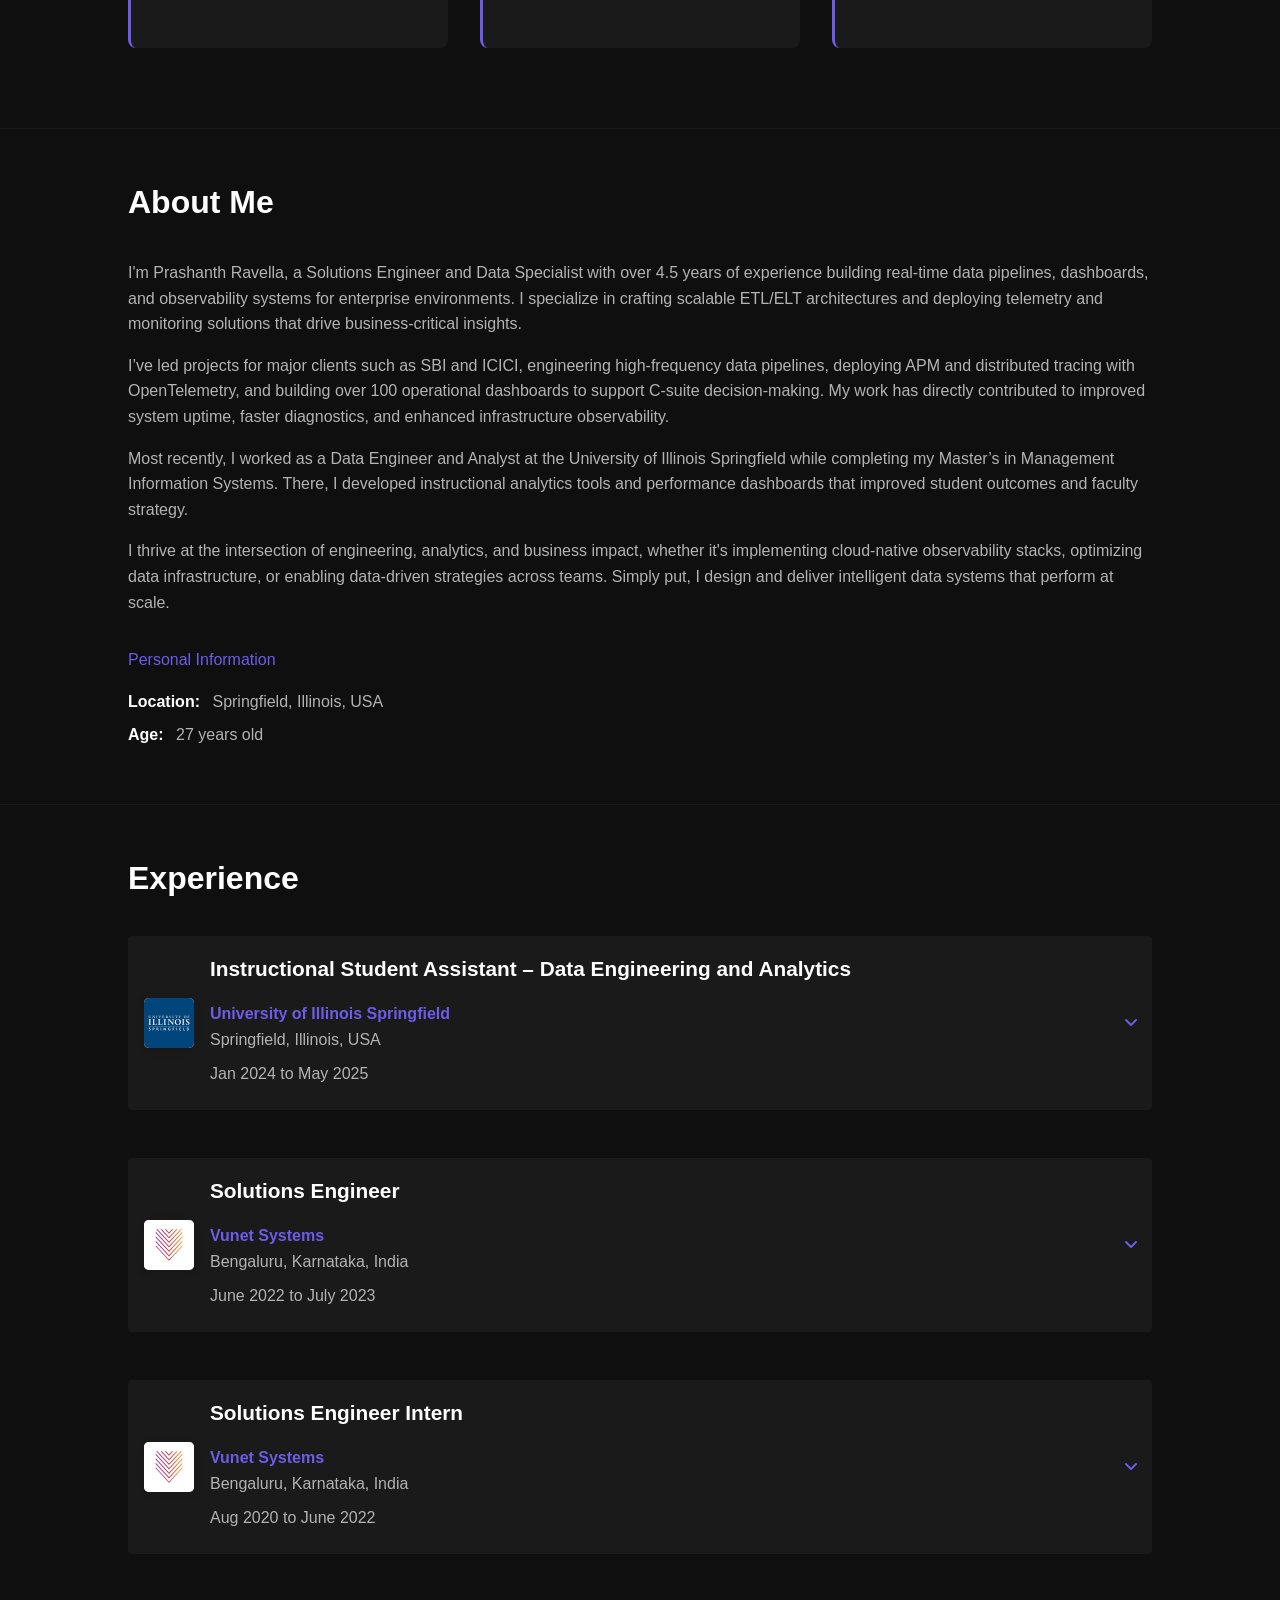
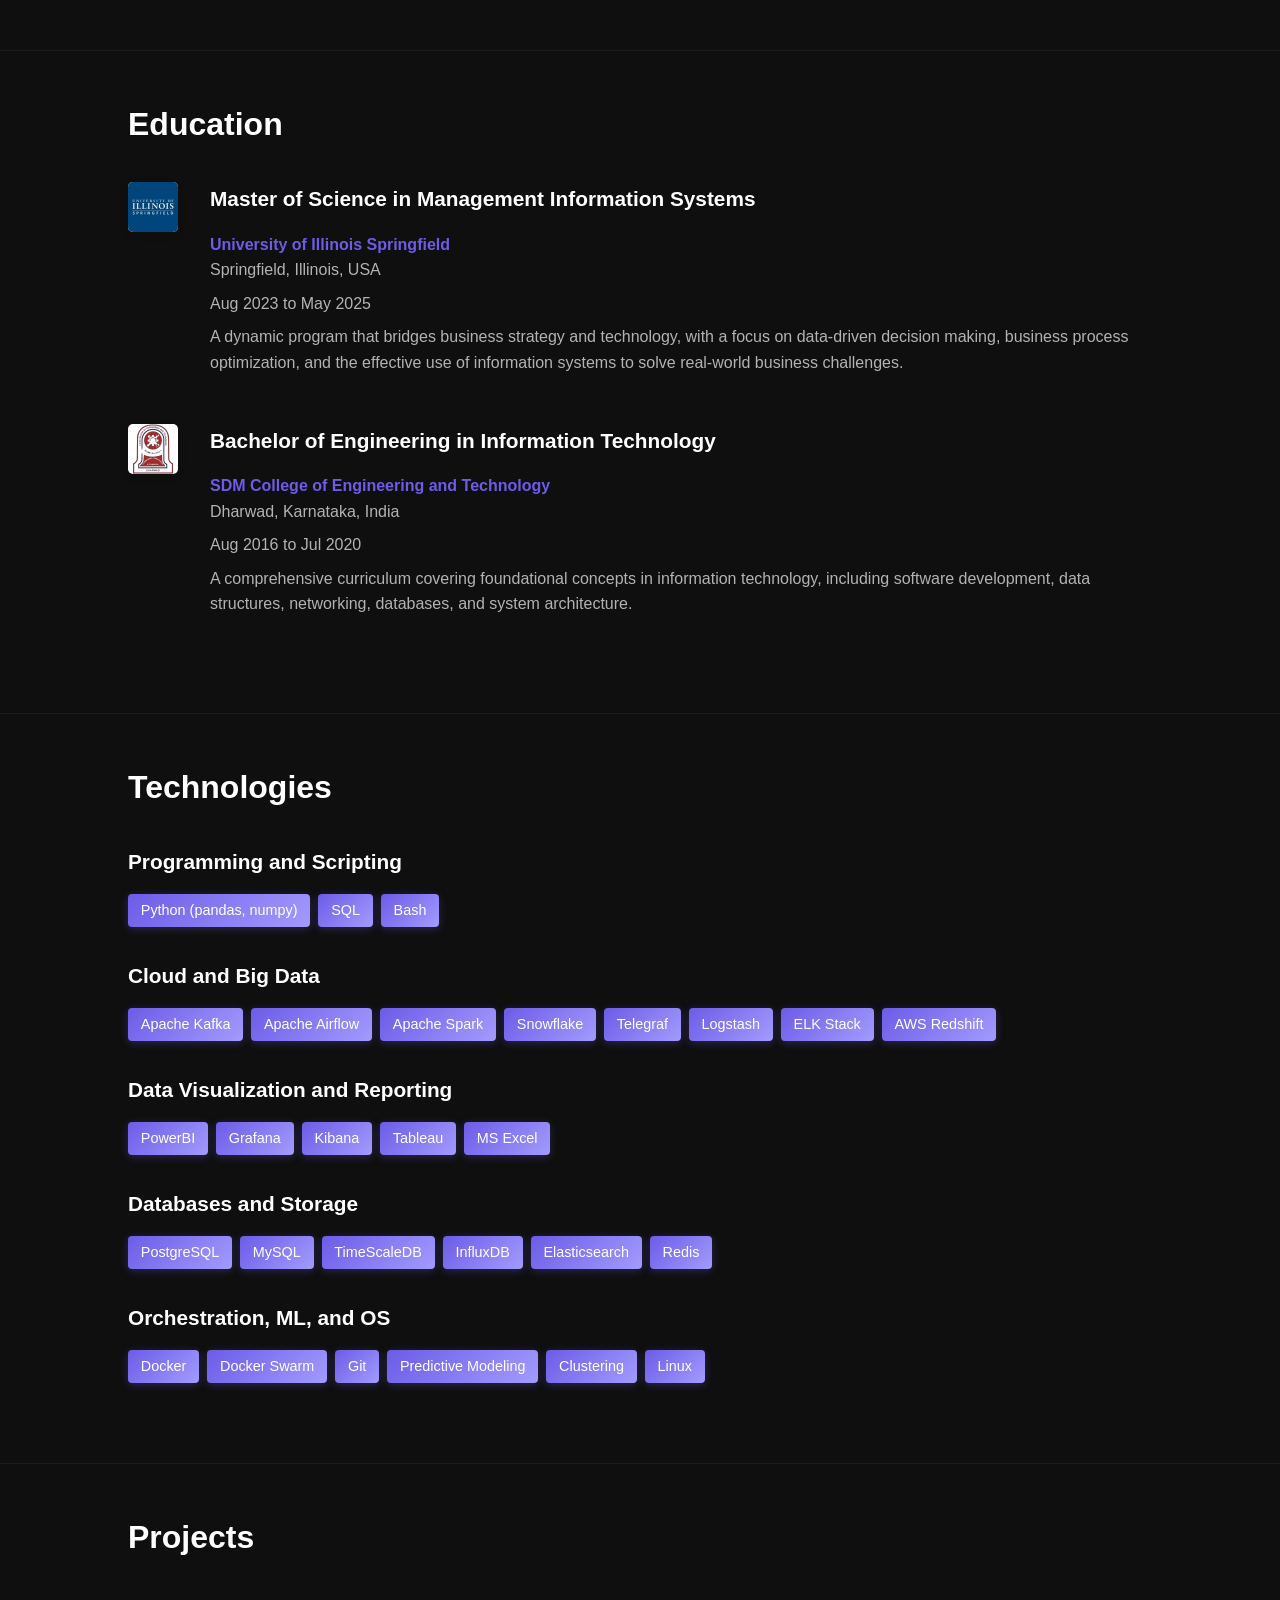
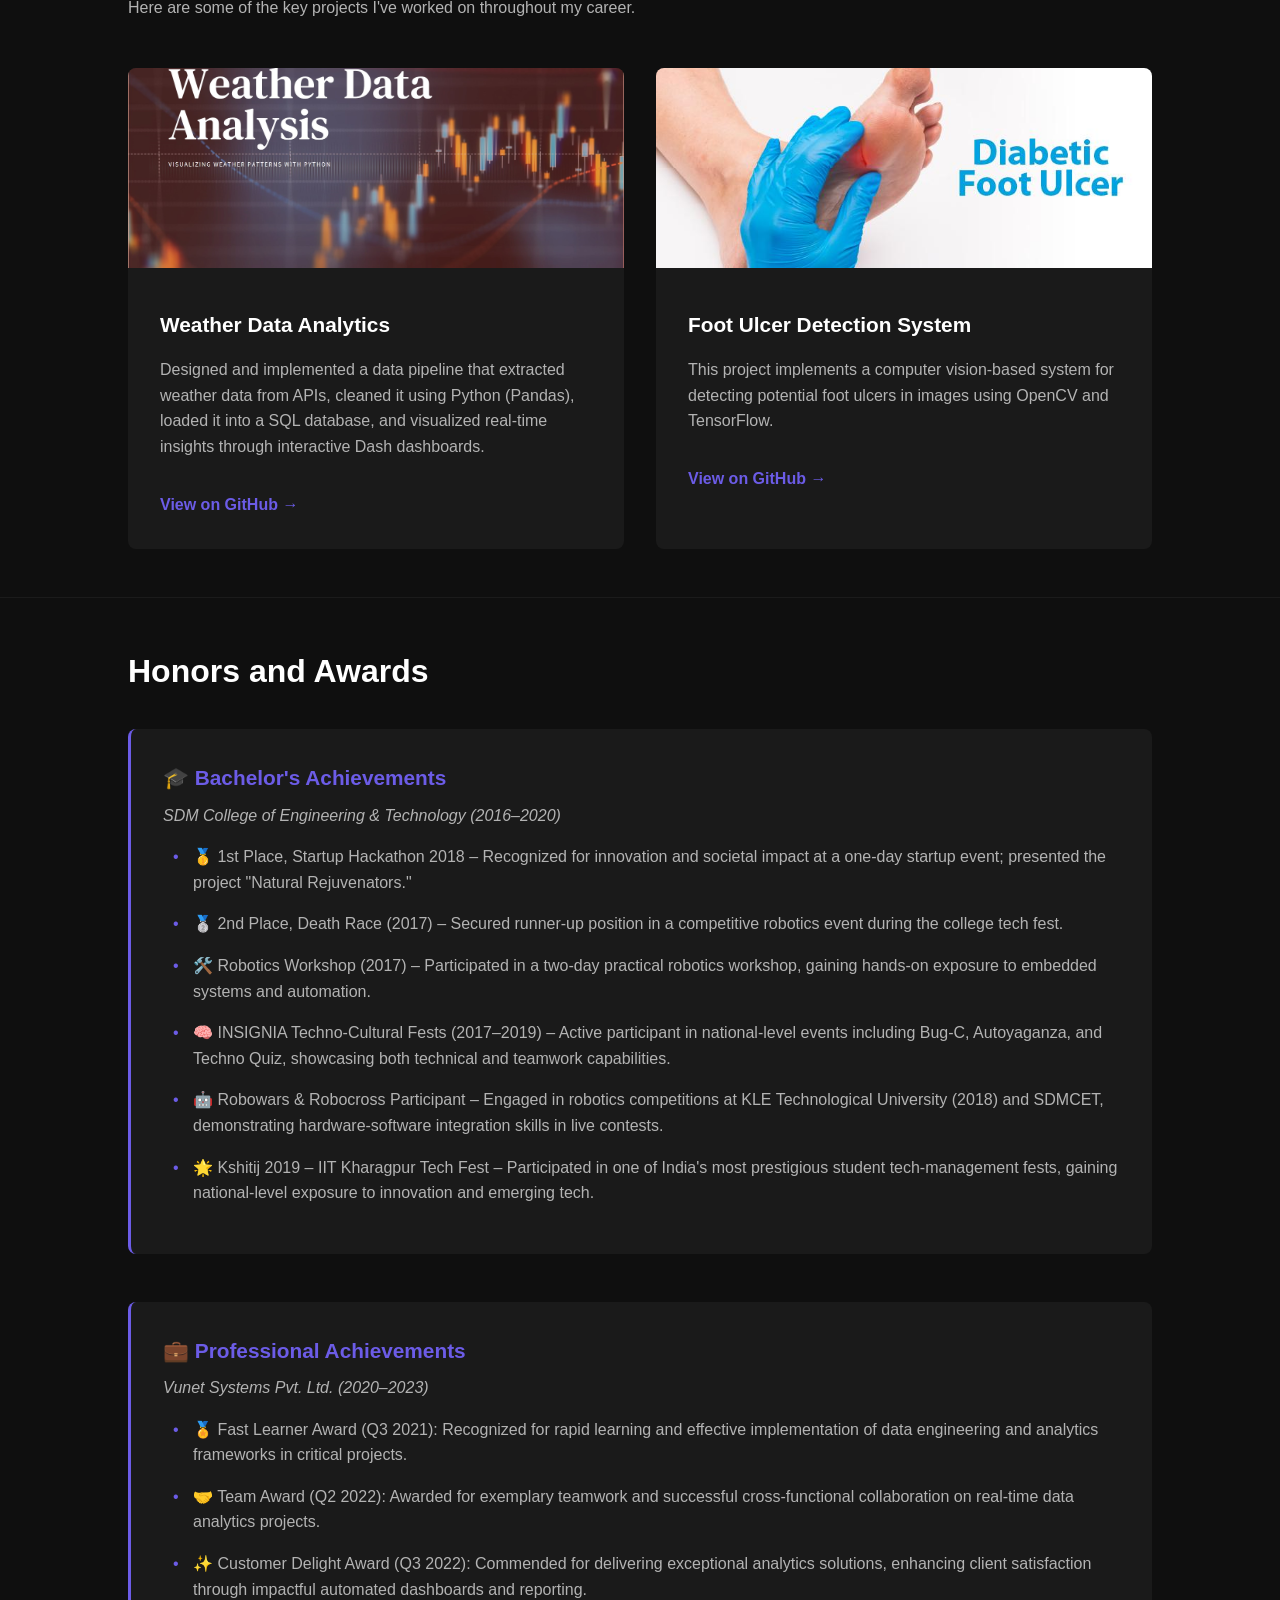
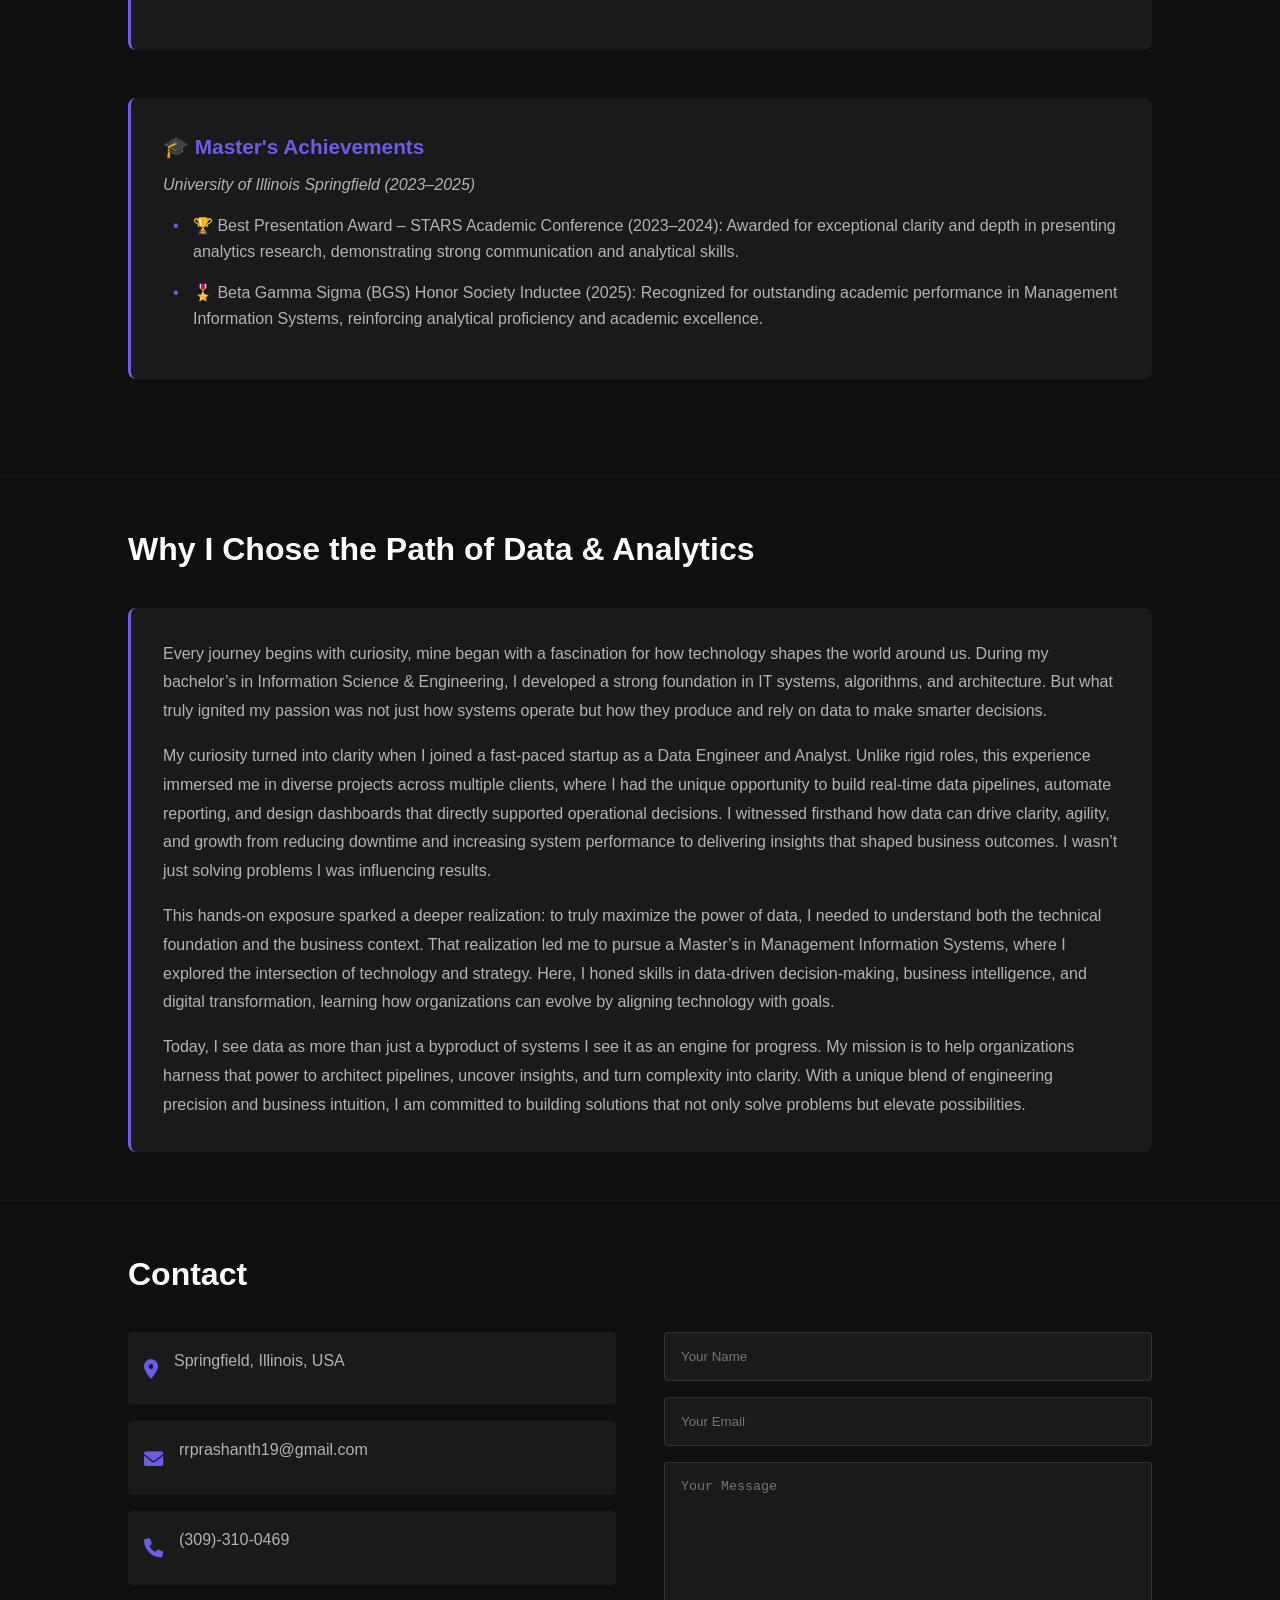
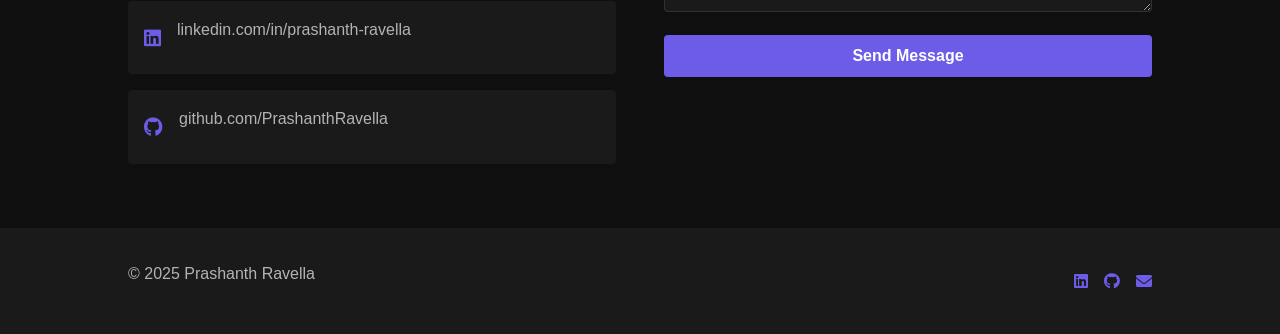
==== commit 030794f8: "Update index.html" ====
--- a/index.html
+++ b/index.html
@@ -149,7 +149,7 @@
                         <img src="vunet.jpeg" alt="Vunet Systems Logo" class="company-logo">
                     </div>
                     <div class="experience-header-content">
-                        <h3>Data Engineer and Analyst</h3>
+                        <h3>Solutions Engineer</h3>
                         <p class="experience-location">Vunet Systems<br> Bengaluru, Karnataka, India</p>
                         <p class="experience-date">June 2022 to July 2023</p>
                     </div>
@@ -178,7 +178,7 @@
                         <img src="vunet.jpeg" alt="Vunet Systems Logo" class="company-logo">
                     </div>
                     <div class="experience-header-content">
-                        <h3>Trainee Data Engineer and Analyst</h3>
+                        <h3>Solutions Engineer Intern</h3>
                         <p class="experience-location">Vunet Systems<br> Bengaluru, Karnataka, India</p>
                         <p class="experience-date">Aug 2020 to June 2022</p>
                     </div>
--- a/index.css
+++ b/index.css
@@ -24,6 +24,7 @@
     color: var(--text-primary);
     line-height: 1.6;
     scroll-behavior: smooth;
+    overflow-x: hidden;
 }
 
 /* Navigation Bar */
@@ -199,6 +200,7 @@
     align-items: center;
     padding: var(--spacing-xl) 10%;
     min-height: 80vh;
+    padding-top: 80px; /* Add space for fixed navbar */
 }
 
 .hero {
@@ -283,6 +285,8 @@
     transition: all 0.3s ease;
     border-left: 3px solid var(--primary-color);
     height: 100%;
+    display: flex;
+    flex-direction: column;
 }
 
 .service-card:hover {
@@ -633,6 +637,86 @@
     margin-bottom: 0;
 }
 
+/* Experience Section */
+.experience-item, .education-item {
+    display: flex;
+    margin-bottom: var(--spacing-lg);
+}
+
+.experience-badge, .education-badge {
+    margin-right: var(--spacing-lg);
+    background-color: var(--primary-color);
+    color: white;
+    width: 40px;
+    height: 40px;
+    border-radius: 50%;
+    display: flex;
+    justify-content: center;
+    align-items: center;
+}
+
+.experience-content, .education-content {
+    flex-grow: 1;
+}
+
+.company-logo-container {
+    width: 50px;
+    height: 50px;
+    margin-right: var(--spacing-md);
+    display: flex;
+    align-items: center;
+    justify-content: center;
+}
+
+.company-logo {
+    width: 100%;
+    height: 100%;
+    object-fit: contain;
+}
+
+.experience-header-content {
+    flex-grow: 1;
+}
+
+.experience-date, .experience-location {
+    color: var(--text-secondary);
+    margin-bottom: var(--spacing-sm);
+}
+
+.experience-header {
+    position: relative;
+    cursor: pointer;
+    padding: var(--spacing-md);
+    background-color: var(--card-bg);
+    border-radius: 4px;
+    margin-bottom: var(--spacing-md);
+    display: flex;
+    align-items: center;
+}
+
+.experience-header::after {
+    content: '\f107'; /* Font Awesome down arrow */
+    font-family: 'Font Awesome 5 Free';
+    font-weight: 900;
+    position: absolute;
+    right: 15px;
+    color: var(--primary-color);
+    transition: transform 0.3s ease;
+}
+
+.experience-header.active::after {
+    transform: rotate(180deg); /* Rotate arrow when active */
+}
+
+.experience-details {
+    display: none;
+    padding: var(--spacing-md);
+    background-color: var(--card-bg);
+    border-radius: 4px;
+    margin-bottom: var(--spacing-lg);
+    border-left: 3px solid var(--primary-color);
+}
+
 /* Footer */
 footer {
     display: flex;
@@ -664,49 +748,69 @@
     box-shadow: 0 5px 15px rgba(0, 0, 0, 0.3);
 }
 
+/* Fixed Width Container */
+.container {
+    width: 100%;
+    max-width: 1200px;
+    margin: 0 auto;
+    padding: 0 20px;
+}
+
+header .container {
+    display: flex;
+    justify-content: space-between;
+    align-items: center;
+}
+
 /* Responsive Design */
 @media (max-width: 992px) {
     .nav-links {
         position: fixed;
-        right: -100%;
-        top: 70px;
+        left: -100%;
+        top: 60px;
         flex-direction: column;
         background-color: var(--dark-bg);
         width: 100%;
         text-align: center;
         transition: 0.3s;
-        box-shadow: 0 10px 27px rgba(0, 0, 0, 0.05);
+        box-shadow: 0 10px 20px rgba(0, 0, 0, 0.2);
         padding: 20px 0;
-        height: calc(100vh - 70px);
-        overflow-y: auto;
-    }
-    
+        z-index: 999;
+    }
+
     .nav-links.active {
-        right: 0;
-    }
-    
-    .nav-links li {
-        margin: 2.5rem 0;
-    }
-    
-    .nav-links a {
-        font-size: 1.2rem;
-    }
-    
+        left: 0;
+    }
+
     .hamburger {
         display: block;
     }
-    
+
     .hamburger.active .bar:nth-child(2) {
         opacity: 0;
     }
-    
+
     .hamburger.active .bar:nth-child(1) {
         transform: translateY(8px) rotate(45deg);
     }
-    
+
     .hamburger.active .bar:nth-child(3) {
         transform: translateY(-8px) rotate(-45deg);
+    }
+
+    header {
+        flex-direction: column;
+        text-align: center;
+        padding-top: 120px;
+    }
+
+    .hero {
+        max-width: 100%;
+        margin-bottom: var(--spacing-xl);
+    }
+
+    .services-grid {
+        grid-template-columns: repeat(2, 1fr);
     }
 }
 
@@ -716,19 +820,19 @@
         text-align: center;
         padding: var(--spacing-xl) 5%;
     }
-    
+
     .hero {
         margin-bottom: var(--spacing-xl);
     }
-    
+
     section {
         padding: var(--spacing-xl) 5%;
     }
-    
+
     .services-grid, .projects-grid {
         grid-template-columns: 1fr;
     }
-    
+
     .contact-container {
         flex-direction: column;
     }
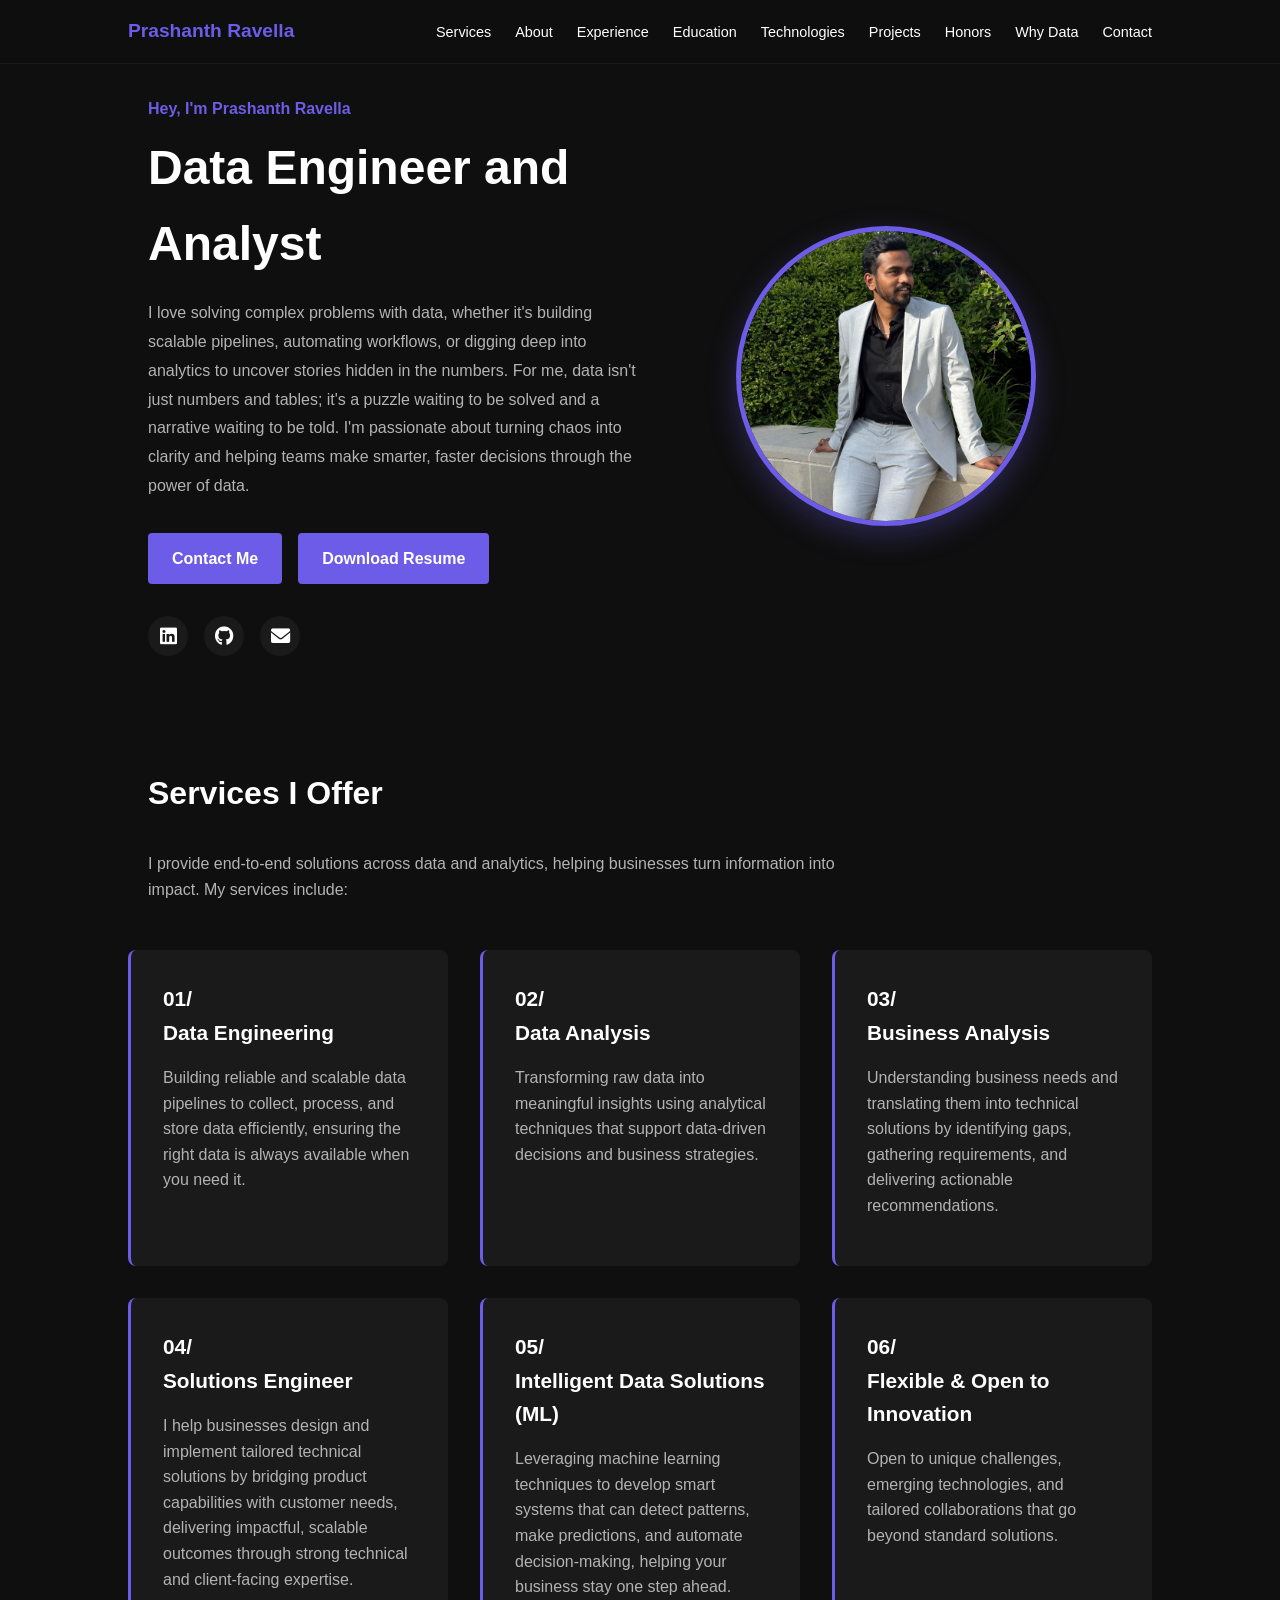
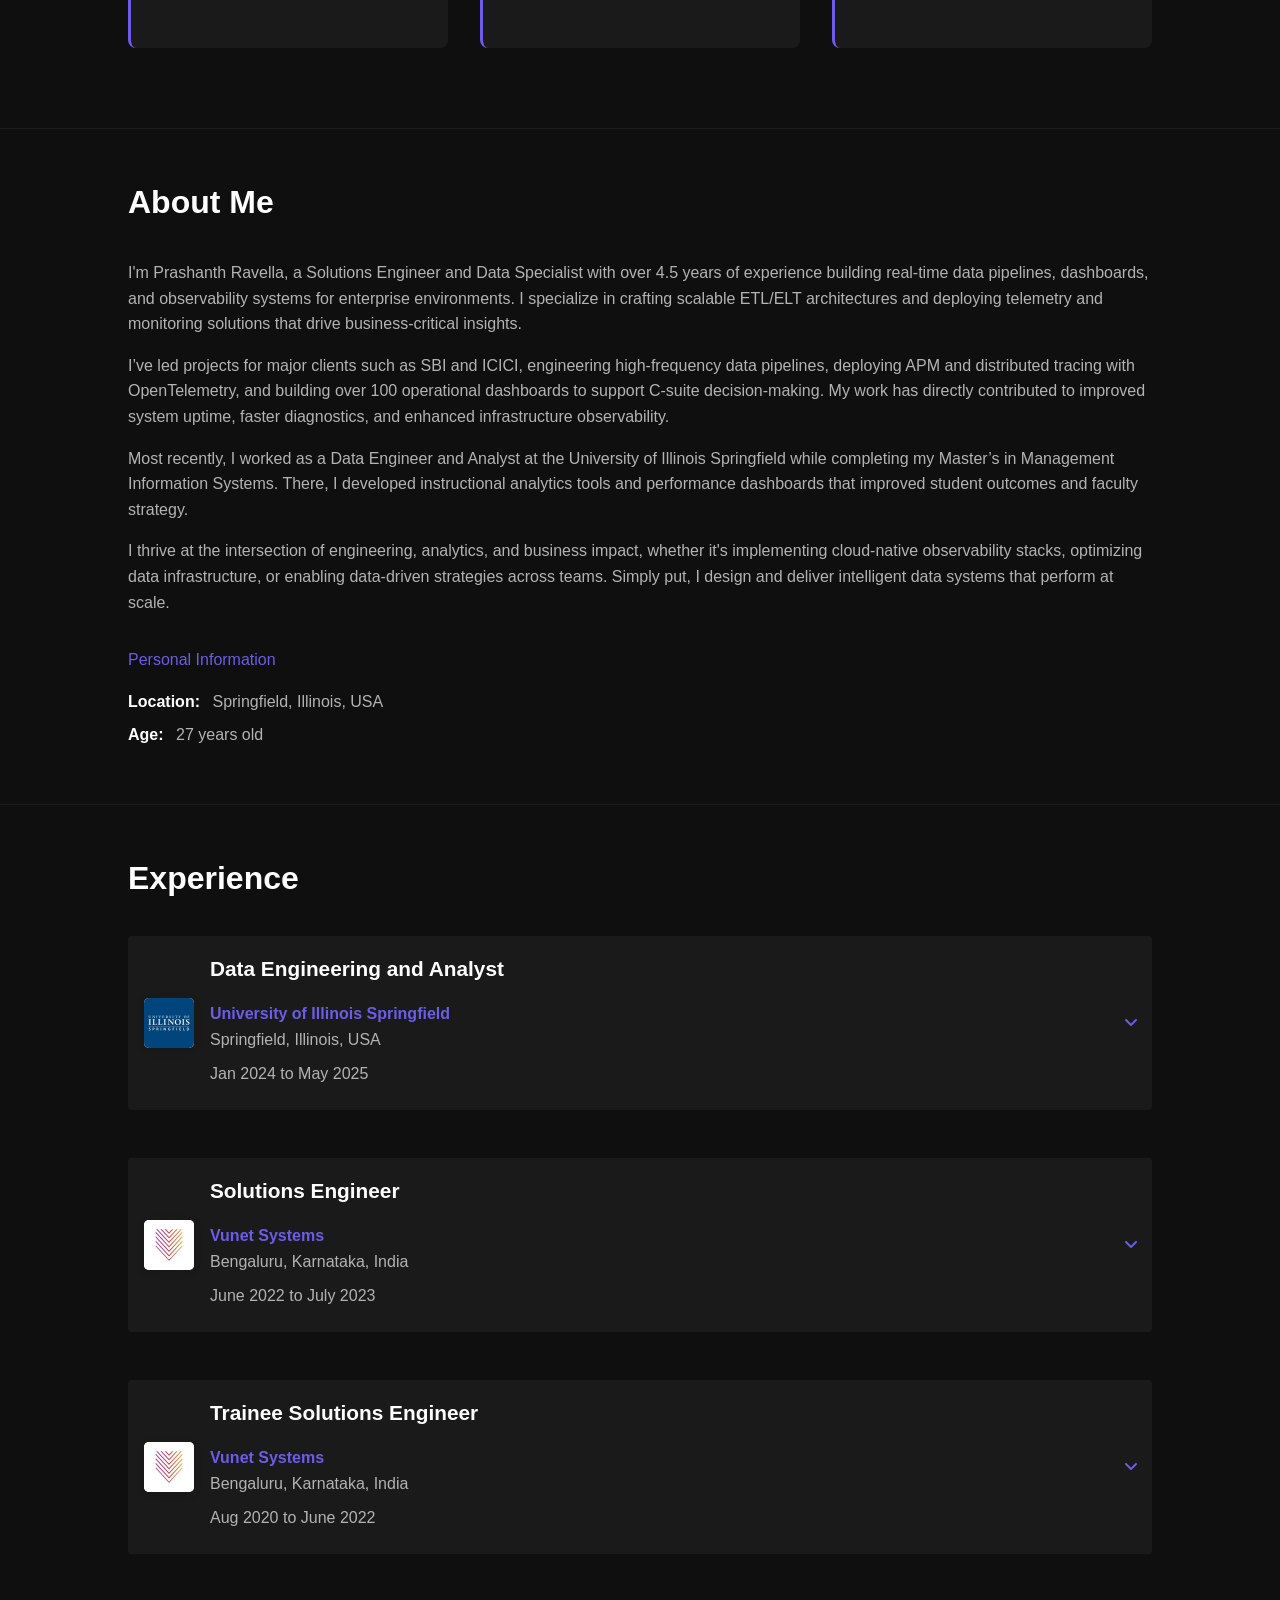
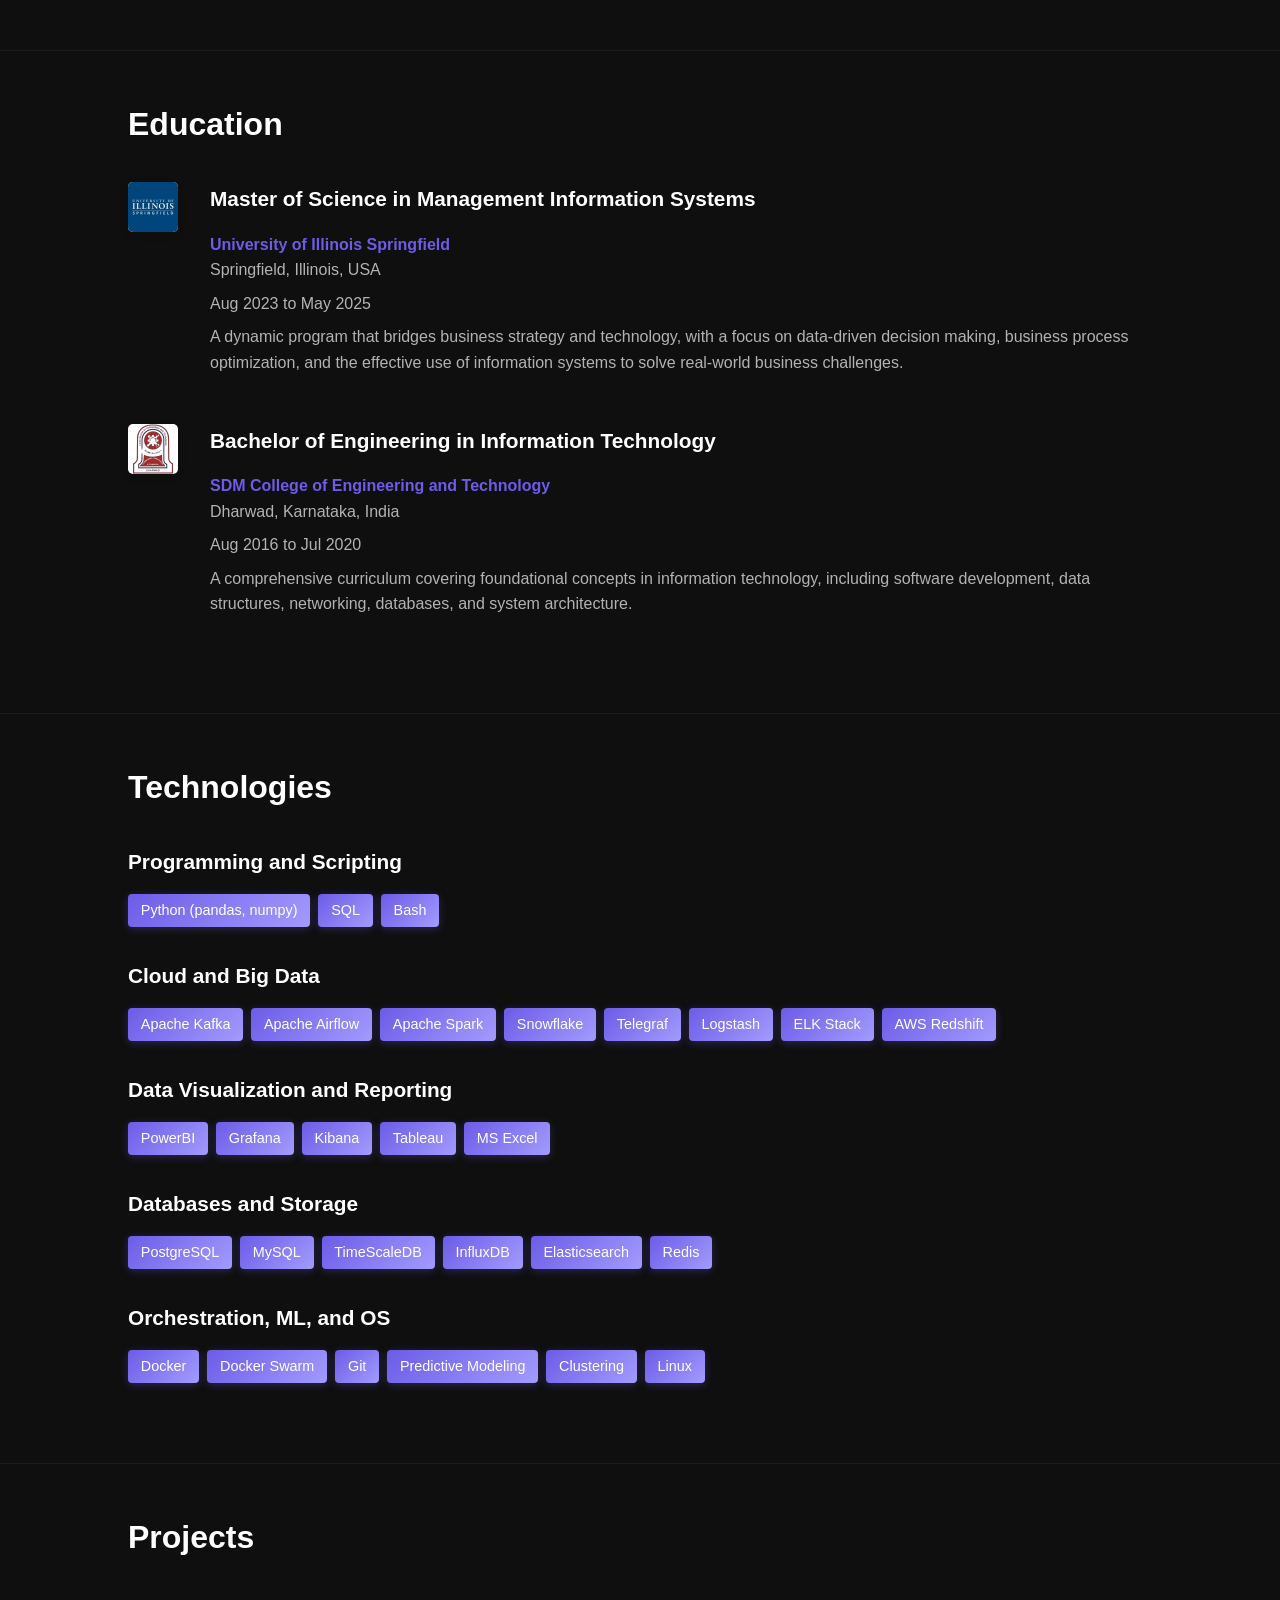
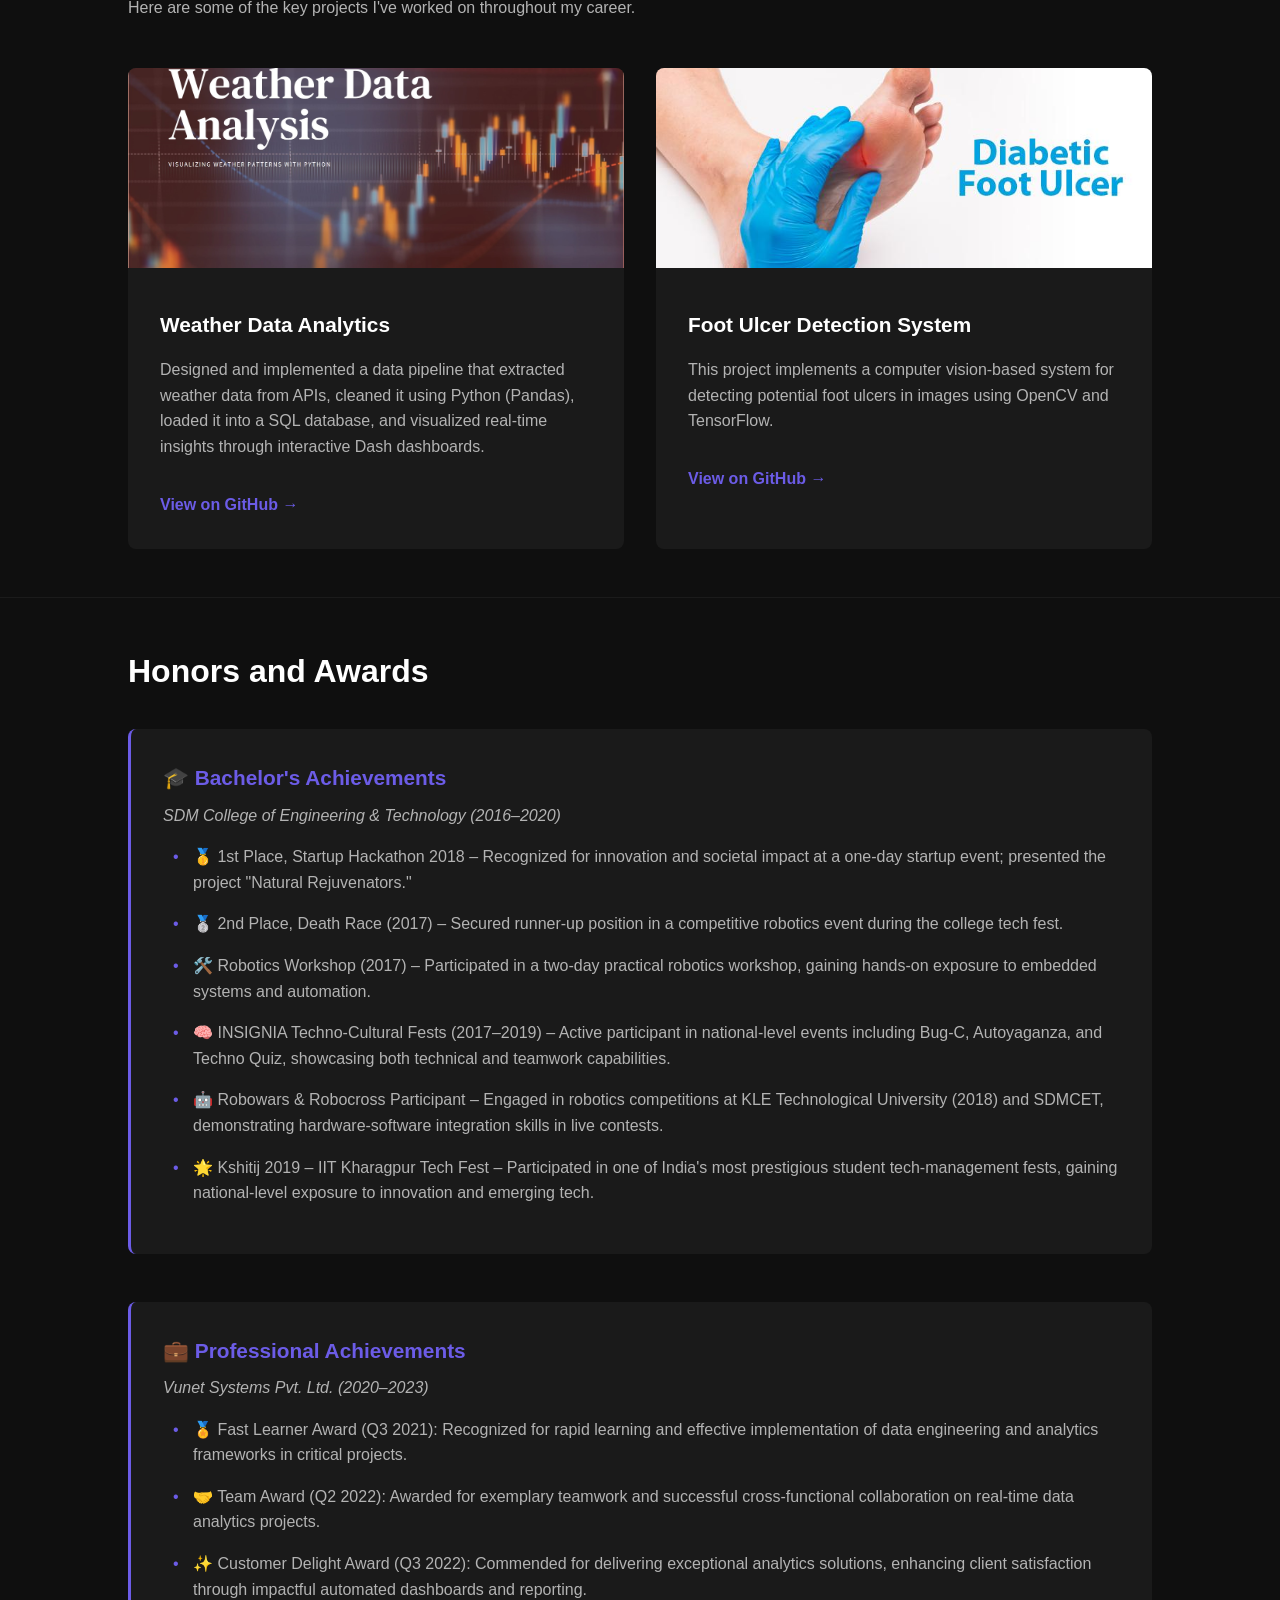
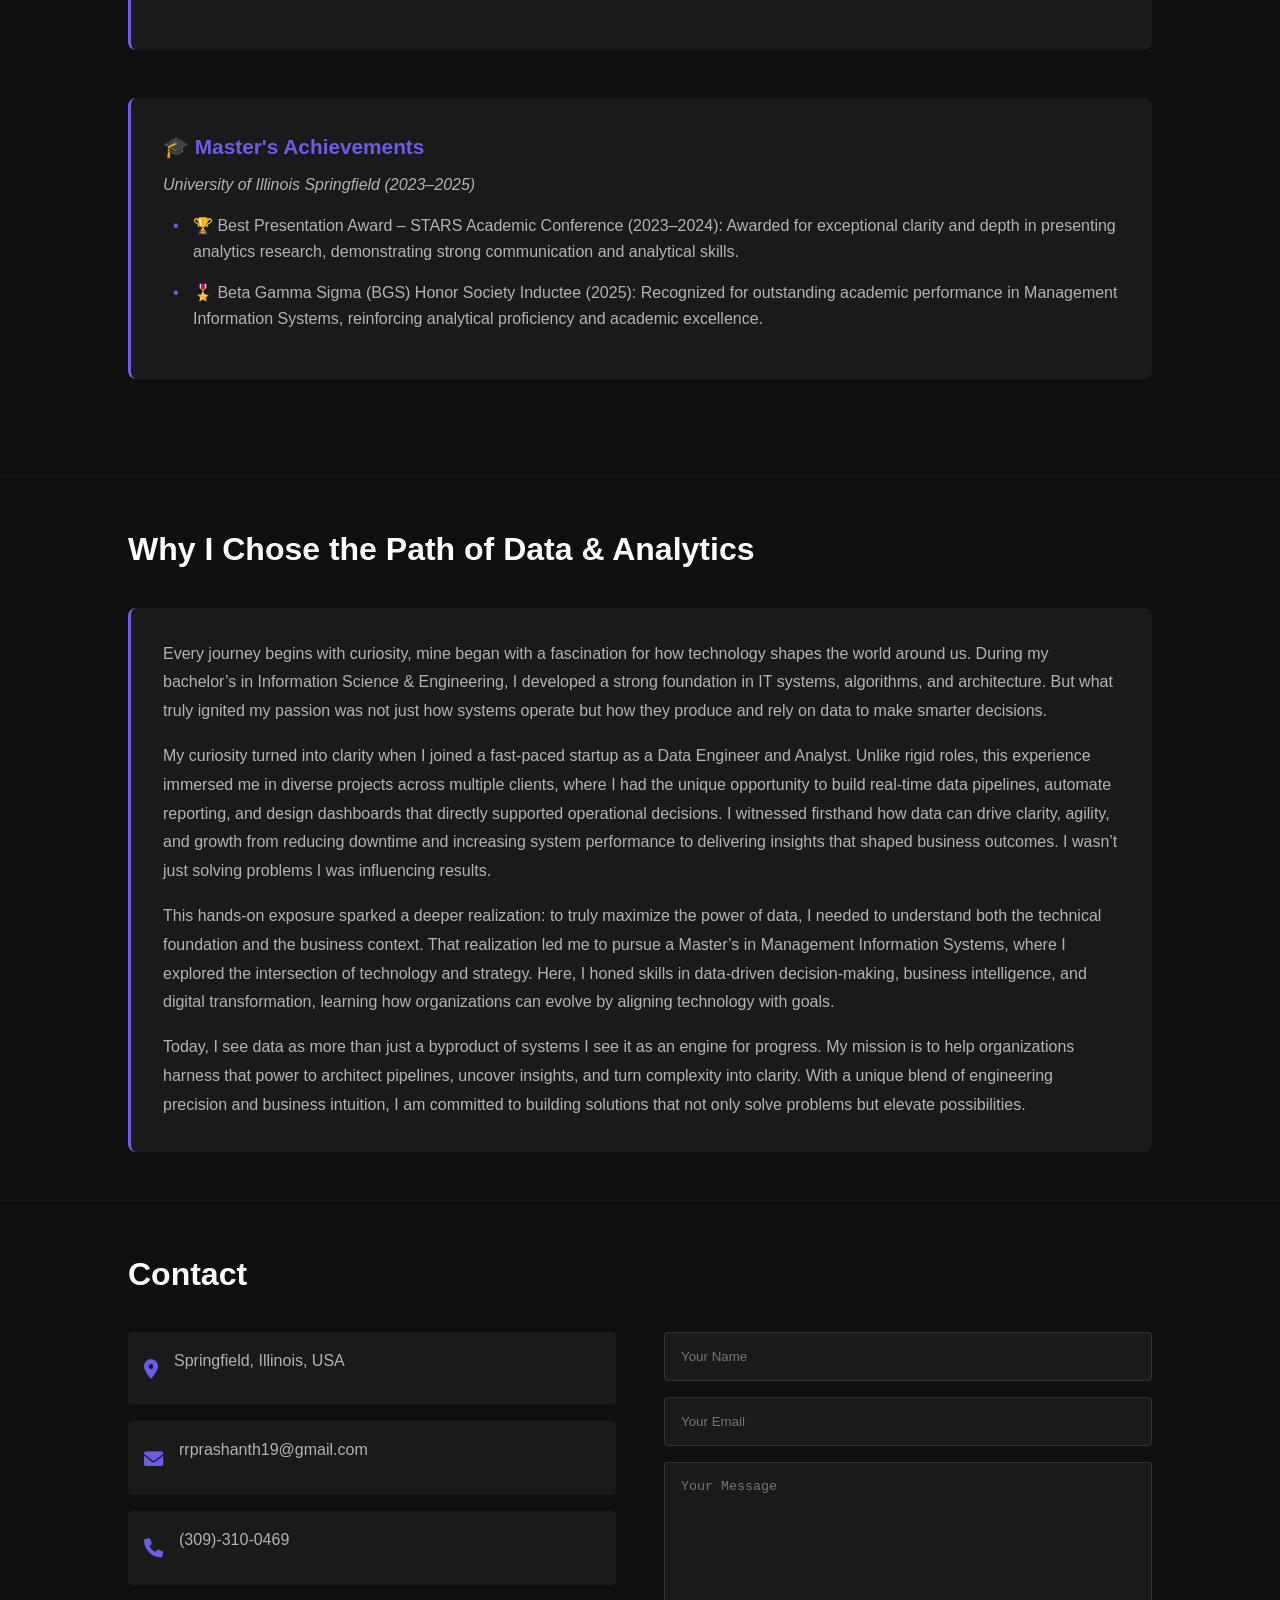
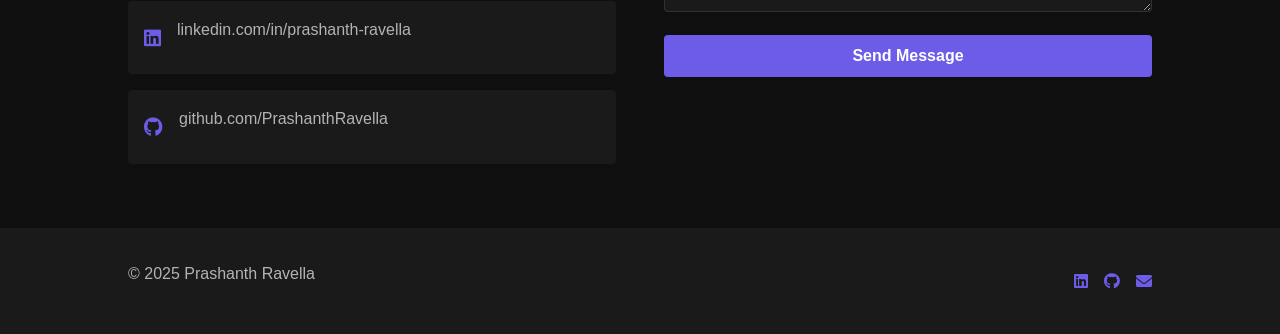
==== commit a1b235a6: "Update index.html" ====
--- a/index.html
+++ b/index.html
@@ -123,7 +123,7 @@
                         <img src="uis.jpeg" alt="University of Illinois Springfield Logo" class="company-logo">
                     </div>
                     <div class="experience-header-content">
-                        <h3>Instructional Student Assistant – Data Engineering and Analytics</h3>
+                        <h3>Data Engineering and Analyst</h3>
                         <p class="experience-location"><span class="college-name">University of Illinois Springfield</span><br> Springfield, Illinois, USA</p>
                         <p class="experience-date">Jan 2024 to May 2025</p>
                     </div>
@@ -132,11 +132,10 @@
                 </div>
                 <div class="experience-details" id="exp1">
                     <ul>
-                        <li>Collaborated with faculty on research projects focused on data engineering and student performance analytics, designing hands-on projects that simulated real-world data workflows.</li>
-                        <li>Developed and documented a complete data engineering pipeline utilizing Telegraf for data extraction, Kafka for real-time streaming, and InfluxDB for data storage and analysis.</li>
-                        <li>Created instructional data analysis projects aimed at improving student comprehension of key analytical tools and concepts.</li>
-                        <li>Contributed to a 20% improvement in student assignment scores and a 30% increase in positive feedback regarding course content and instructional materials.</li>
-                        <li>Enhanced student engagement and understanding in both data engineering and analytics by providing technical guidance and real-world context during labs and assignments.</li>
+                        <li>Developed a real-time student performance analytics pipeline using Telegraf, Kafka, and InfluxDB</li>
+                        <li>Built interactive Grafana dashboards and applied data mining techniques to uncover academic performance trends.</li>
+                        <li>Designed and documented hands-on projects to teach data engineering concepts (ETL, streaming), enhancing student engagement.</li>
+                        <li>This contributed to a 20% increase in student scores and a 30% improvement in course feedback through data-driven insights.</li>
                     </ul>
                 </div>
             </div>
@@ -158,14 +157,12 @@
                 </div>
                 <div class="experience-details" id="exp2">
                     <ul>
-                        <li>Led implementation of real-time infrastructure, logs, and application observability systems using ETL tools for clients like SBI and ICICI.</li>
-                        <li>Engineered high-frequency ETL pipelines polling network, log, and app data every few minutes, enabling timely transformation and actionable insights from structured and unstructured sources.</li>
-                        <li>Deployed APM and distributed tracing via OpenTelemetry, boosting microservice diagnostics efficiency by 30%.</li>
-                        <li>Built and maintained 100+ dashboards and 50+ alerts for C-suite and operations teams, driving proactive monitoring and reducing downtime risk.</li>
-                        <li>Deployed containerized solutions using Docker and Docker Swarm, and integrated AI-based monitoring tools to enhance system performance and predictive issue resolution.</li>
+                        <li>Led the implementation of real-time observability systems (infrastructure, logs, applications) using ETL/ELT pipelines for enterprise clients, including SBI and ICICI.</li>
+                        <li>Deployed APM and distributed tracing via OpenTelemetry, improving microservice diagnostics by 30%.</li>
+                        <li>Built and maintained 100+ dashboards, 50+ alerts, and reports for C-suite and operations teams, driving proactive monitoring and reducing downtime risk</li>
+                        <li>Led Proof of Concept (PoC) implementations for enterprise clients, aligning solutions with business goals to secure client approval and project buy-in.</li>
                         <li>Implemented and managed cloud-based deployments on AWS, enhancing system scalability, availability, and cost-efficiency.</li>
                         <li>Engaged in on-site client interactions, strengthening communication, task prioritization, and cross-functional coordination.</li>
-                        <li>Led Proof of Concept (PoC) implementations for enterprise clients, aligning solutions with business goals to secure client approval and project buy-in.</li>
                     </ul>
                 </div>
             </div>
@@ -178,7 +175,7 @@
                         <img src="vunet.jpeg" alt="Vunet Systems Logo" class="company-logo">
                     </div>
                     <div class="experience-header-content">
-                        <h3>Solutions Engineer Intern</h3>
+                        <h3>Trainee Solutions Engineer</h3>
                         <p class="experience-location">Vunet Systems<br> Bengaluru, Karnataka, India</p>
                         <p class="experience-date">Aug 2020 to June 2022</p>
                     </div>
@@ -187,12 +184,10 @@
                 </div>
                 <div class="experience-details" id="exp3">
                     <ul>
-                        <li>Utilized the ELK Stack (Elasticsearch, Logstash, Kibana) to efficiently manage data extraction, transformation, and loading (ETL) processes.</li>
-                        <li>Managed and processed large volumes of data to ensure scalability and performance.</li>
-                        <li>Tailored data extraction methods to derive valuable insights aligned with each customer's unique requirements.</li>
-                        <li>Explored and implemented diverse visualization techniques within Kibana to effectively represent NoSQL data.</li>
-                        <li>Enhanced the interpretability and accessibility of complex data sets for stakeholders through advanced visualizations.</li>
-                        <li>Participated in client meetings to observe stakeholder communication and task prioritization.</li>
+                        <li>Engineered high-frequency ETL/ELT pipelines for real-time processing of network, log, and application data, delivering actionable insights from both structured and unstructured sources.</li>
+                        <li>Implemented ETL processes using the ELK Stack (Elasticsearch, Logstash, Kibana) for efficient handling of large-scale datasets.</li>
+                        <li>Developed and customized interactive Kibana dashboards, effectively representing complex NoSQL data to stakeholders.</li>
+                        <li>Gained experience in stakeholder communication and task prioritization through client-facing meetings.</li>
                     </ul>
                 </div>
             </div>
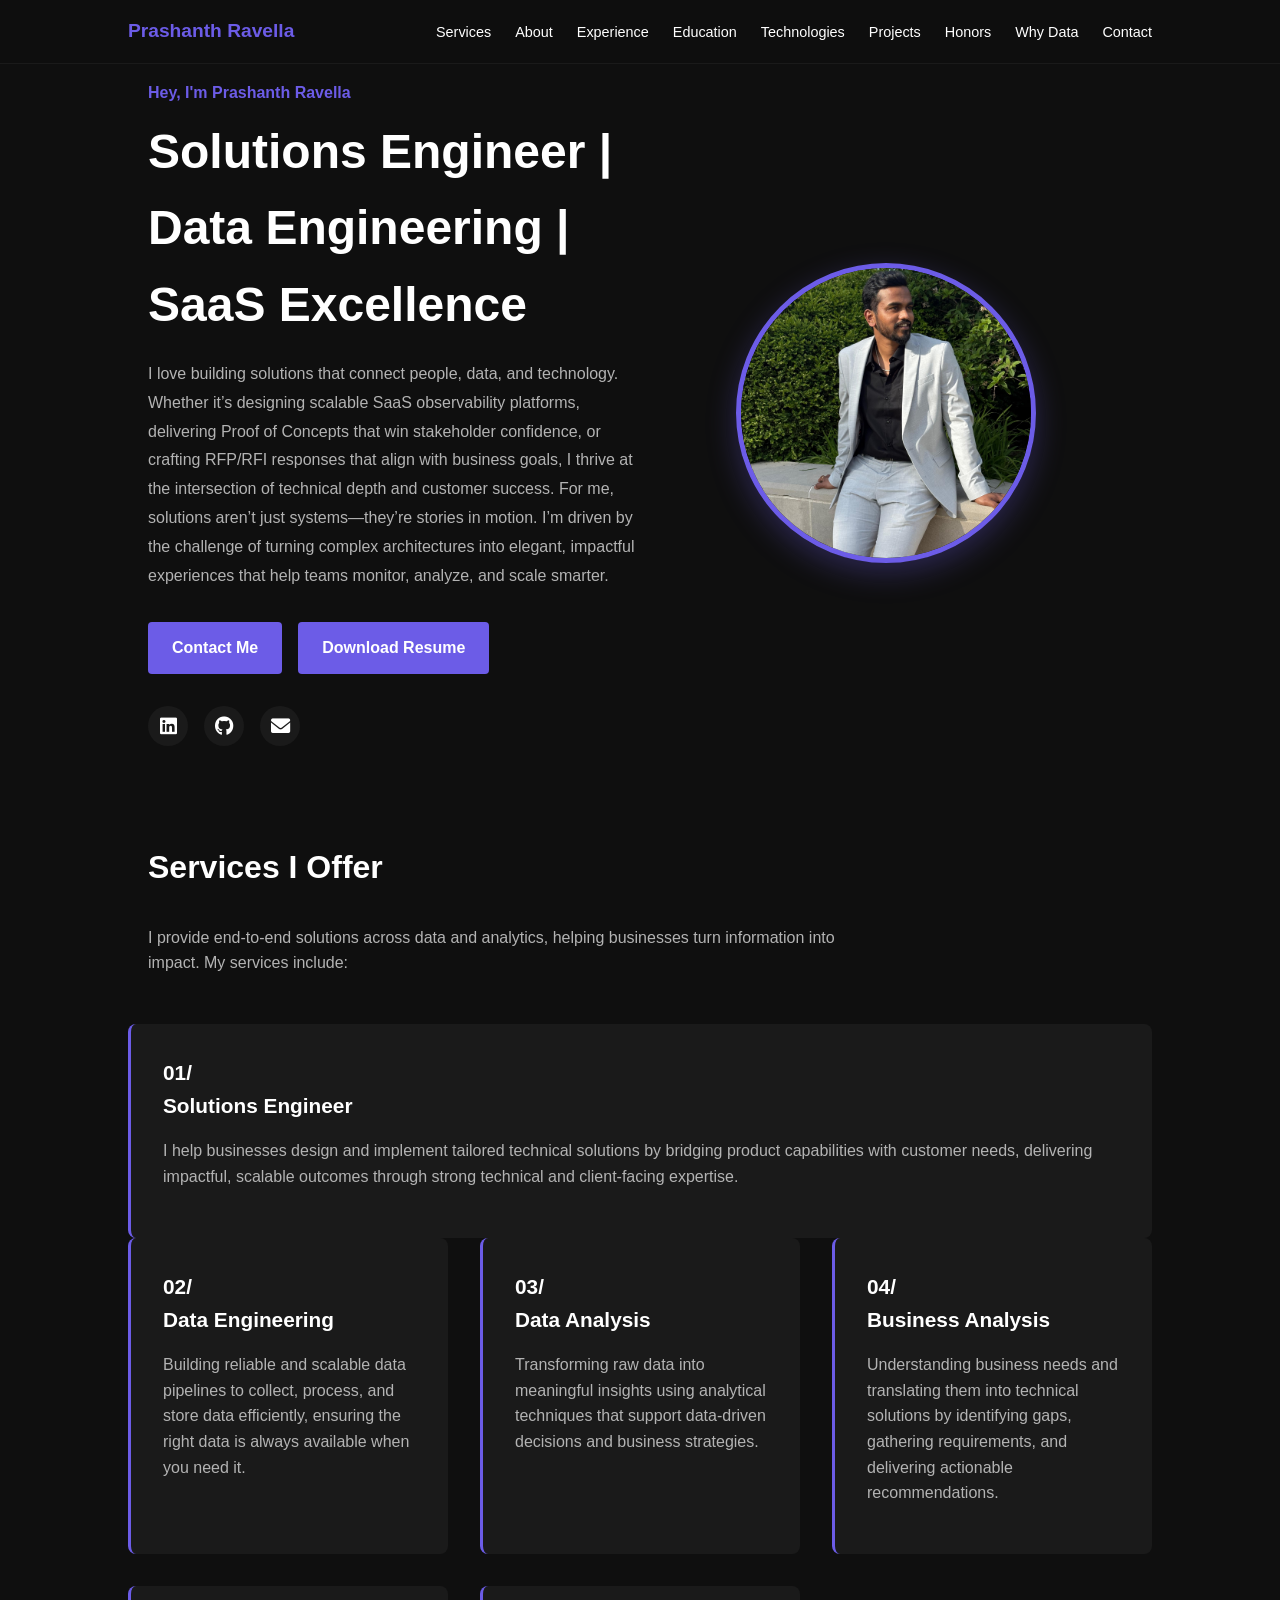
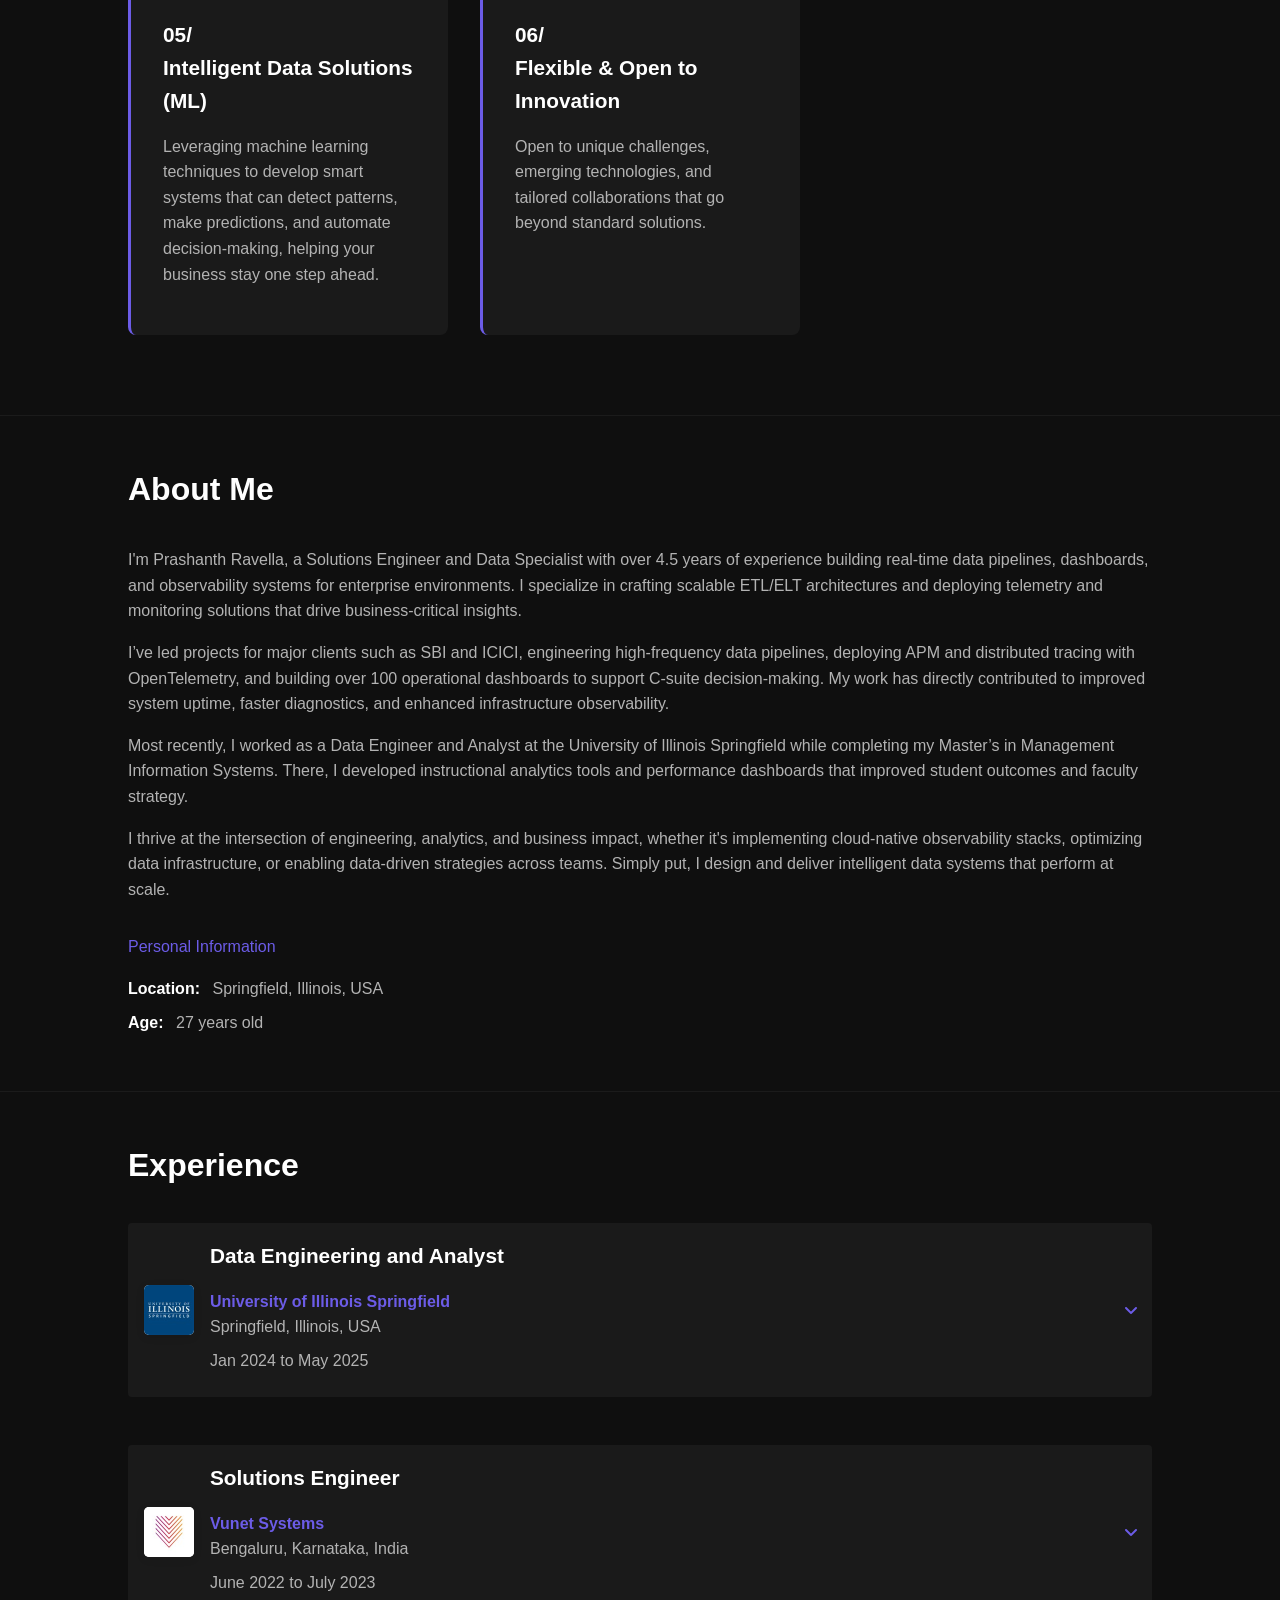
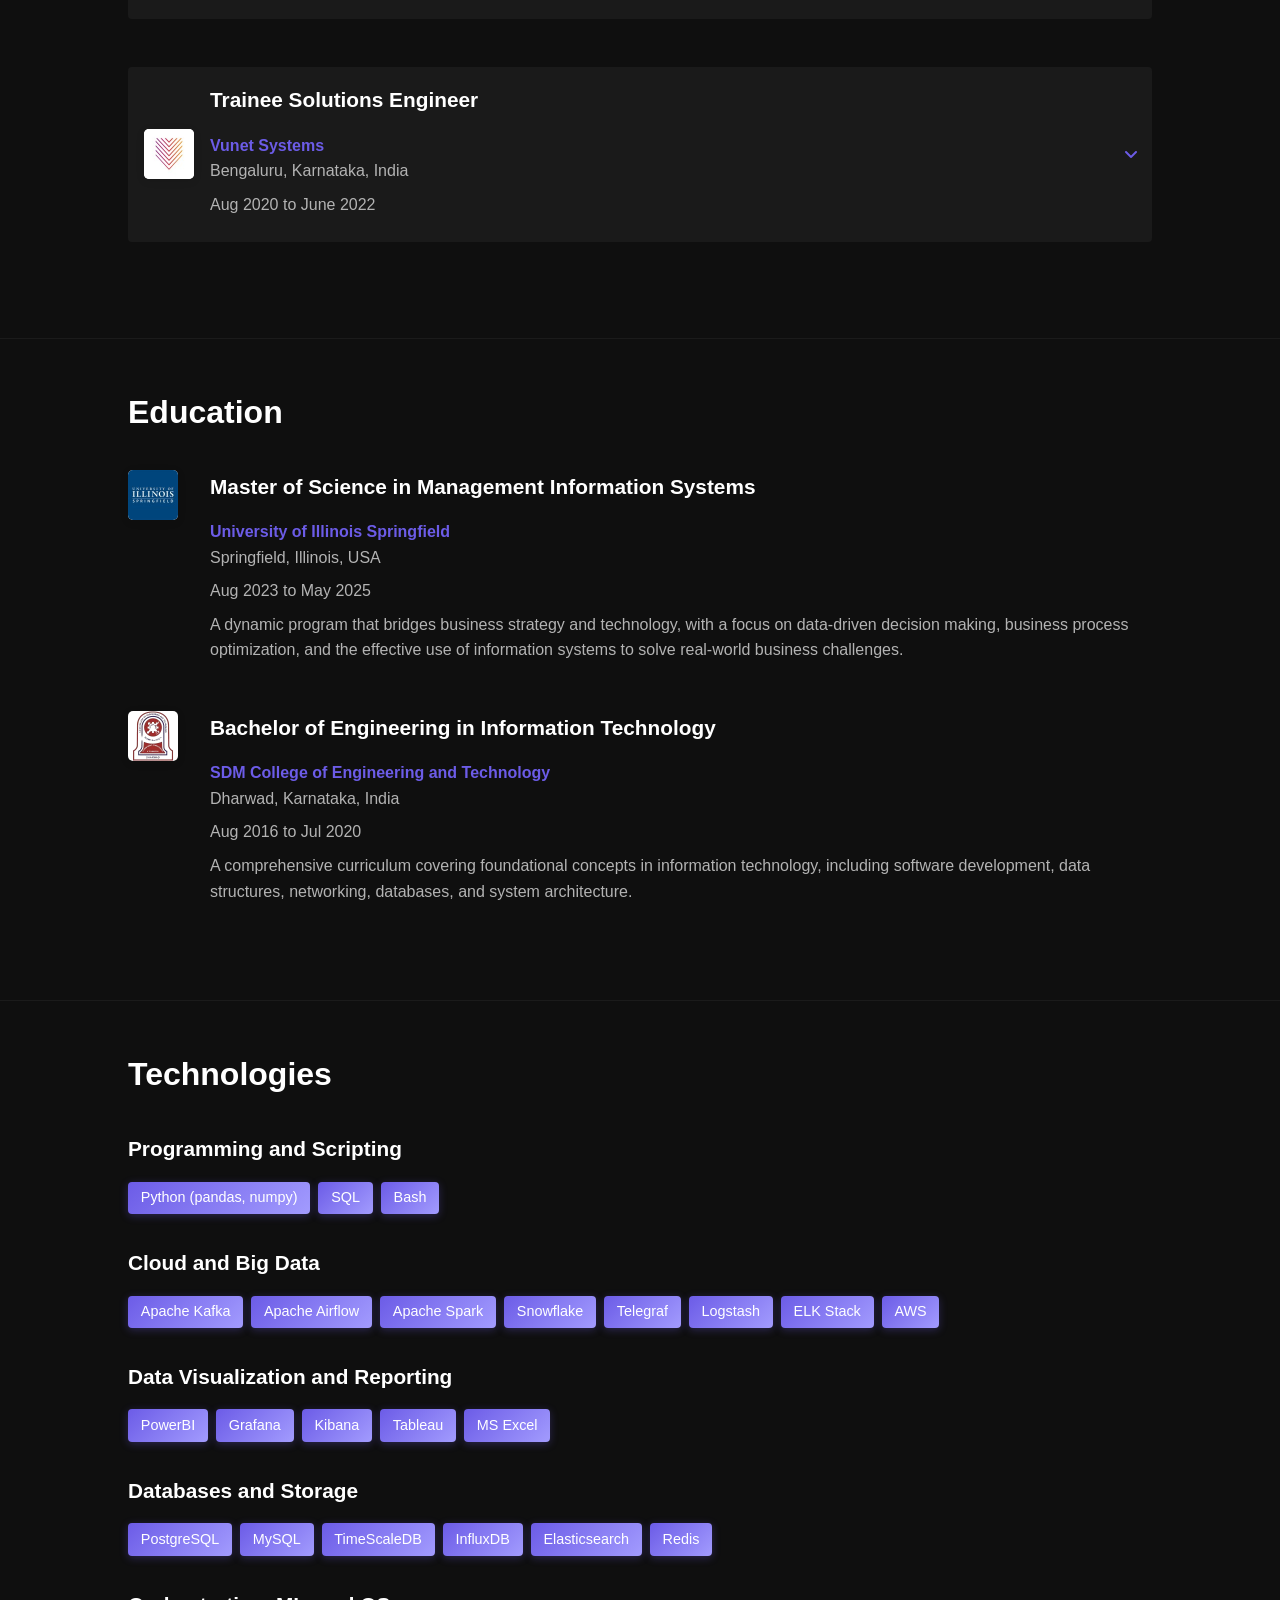
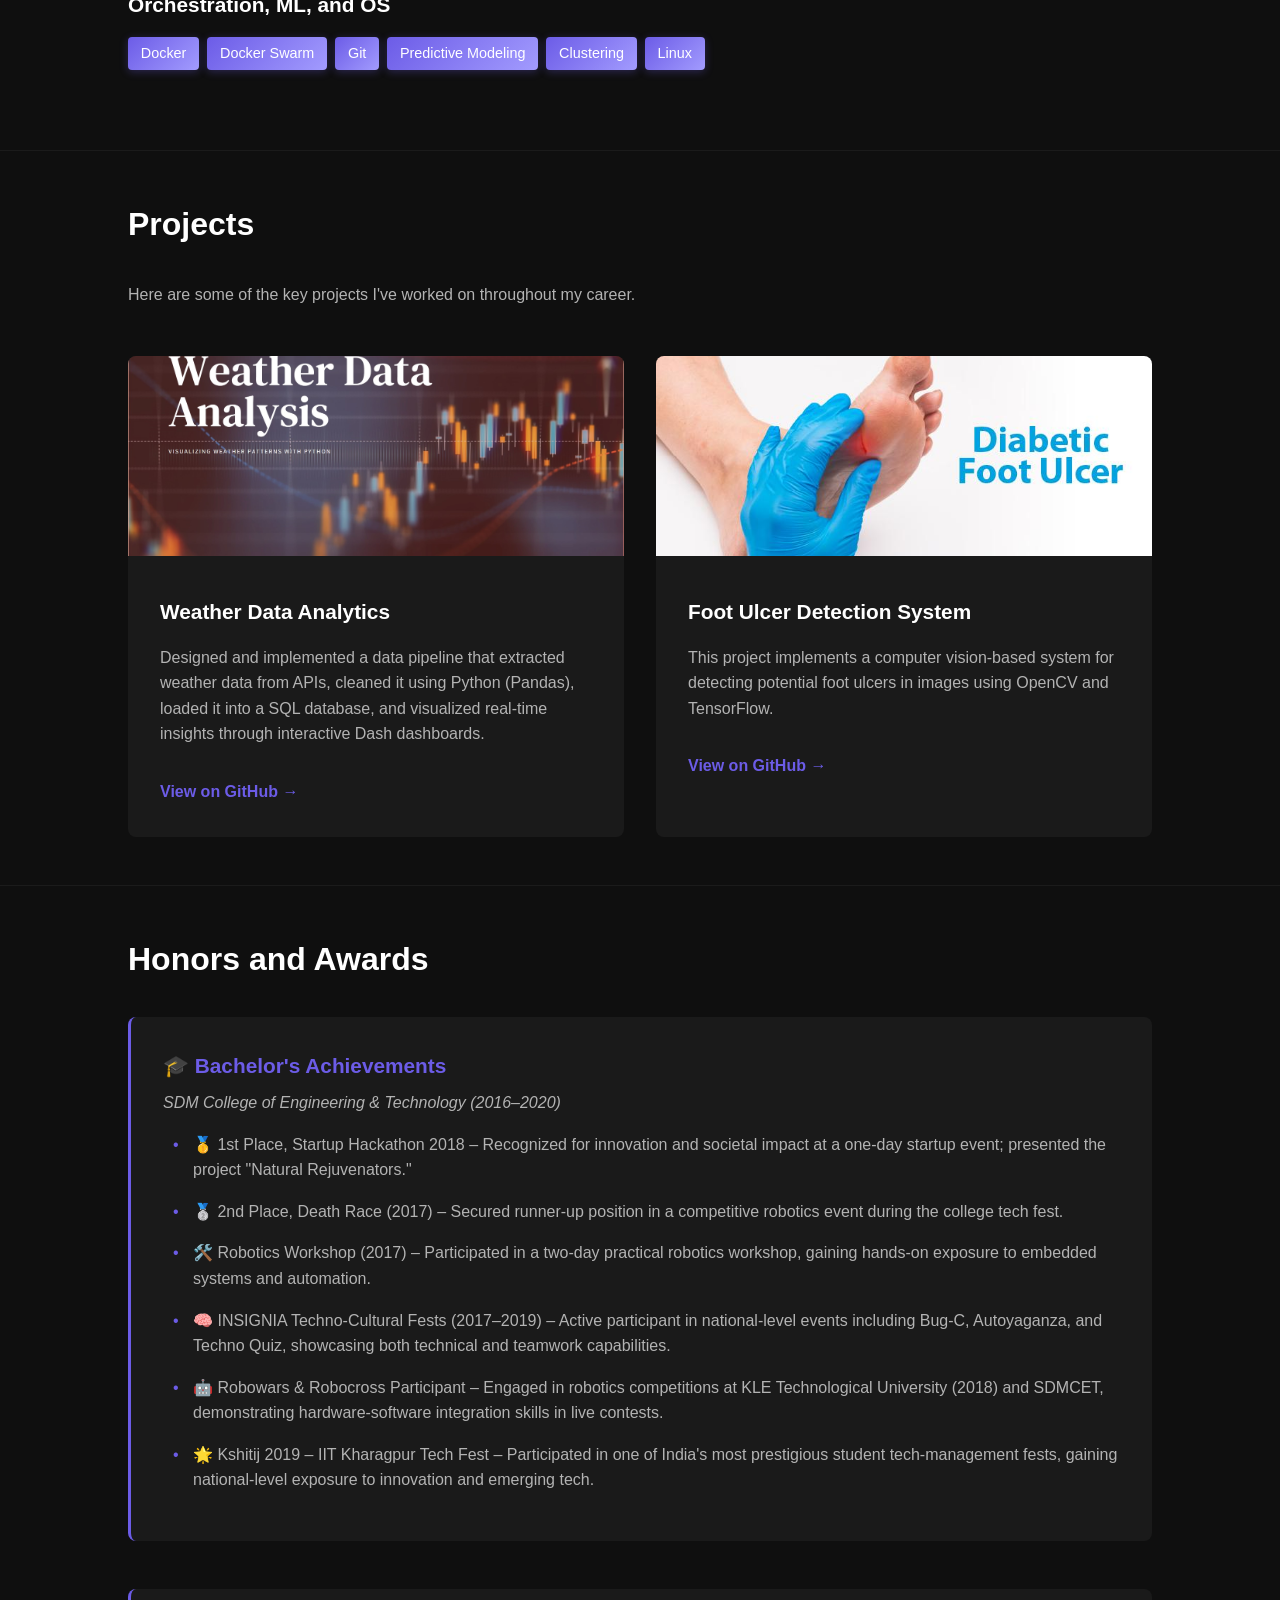
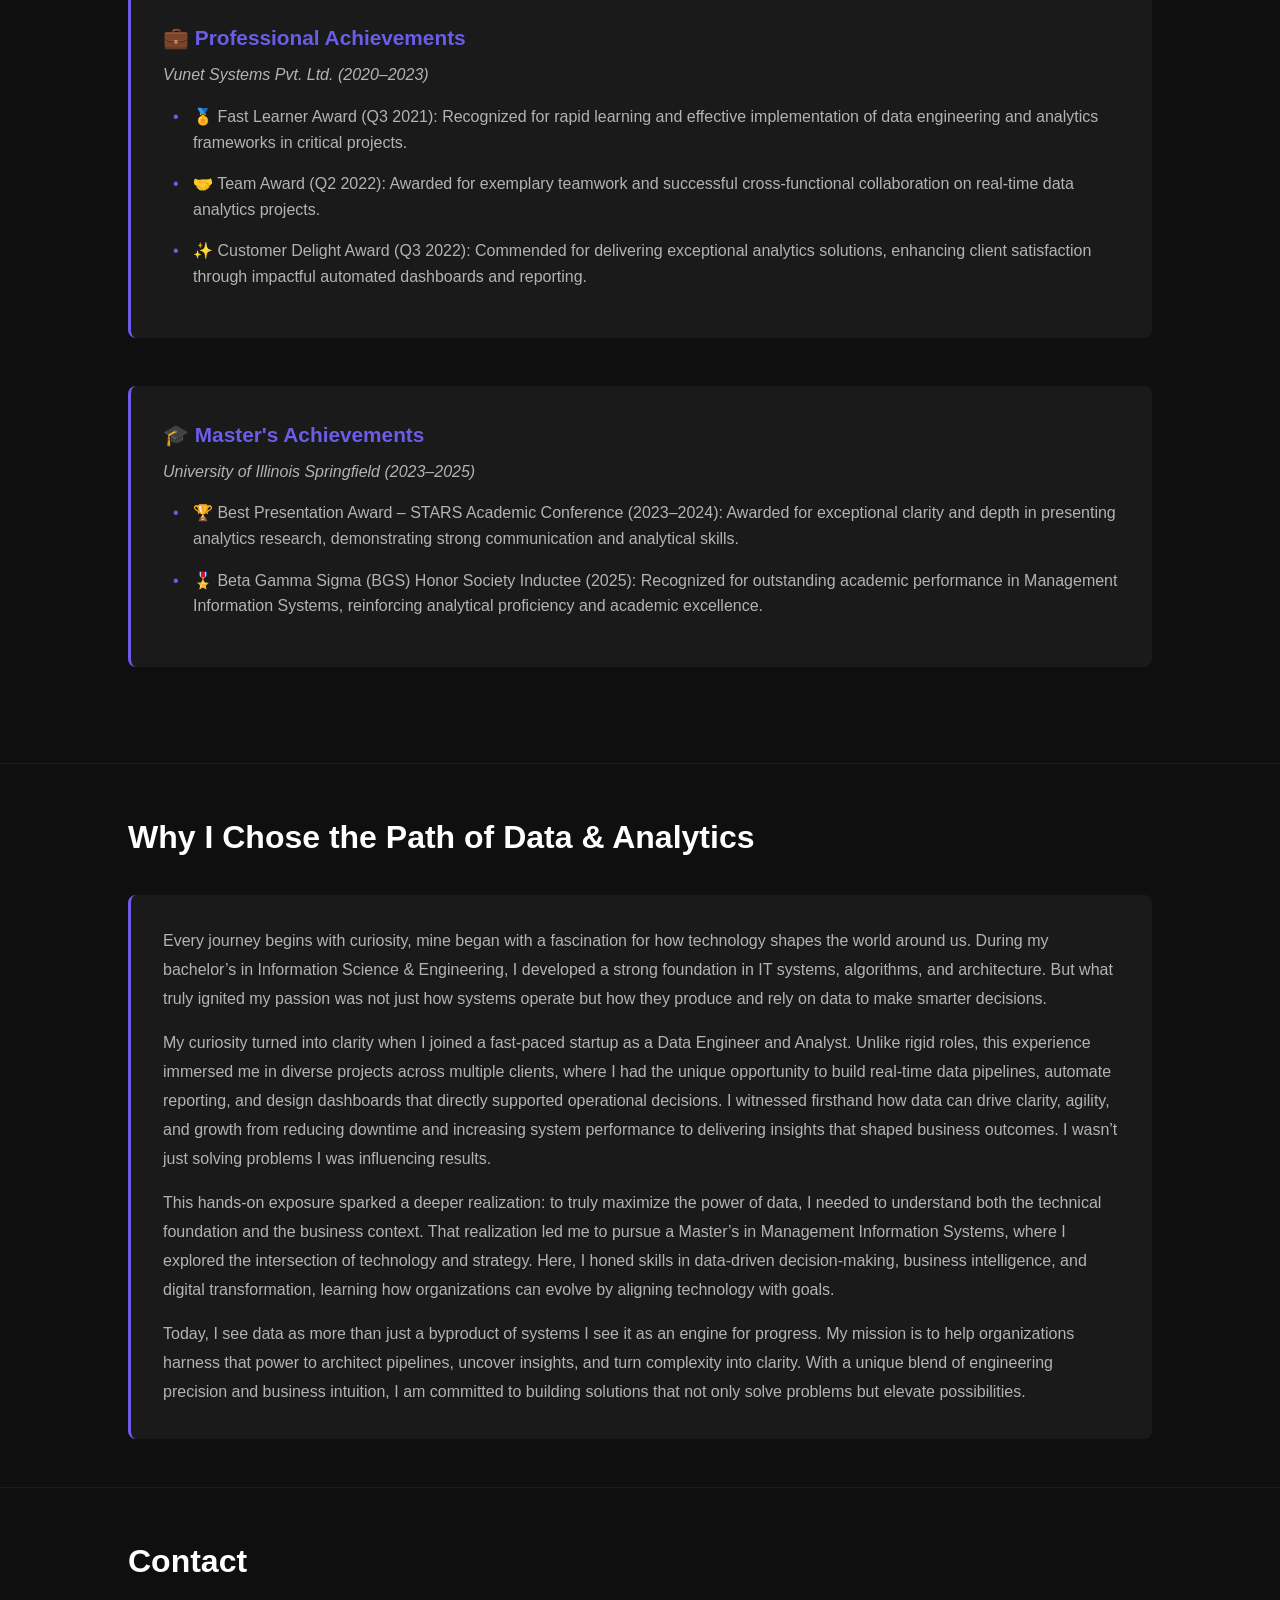
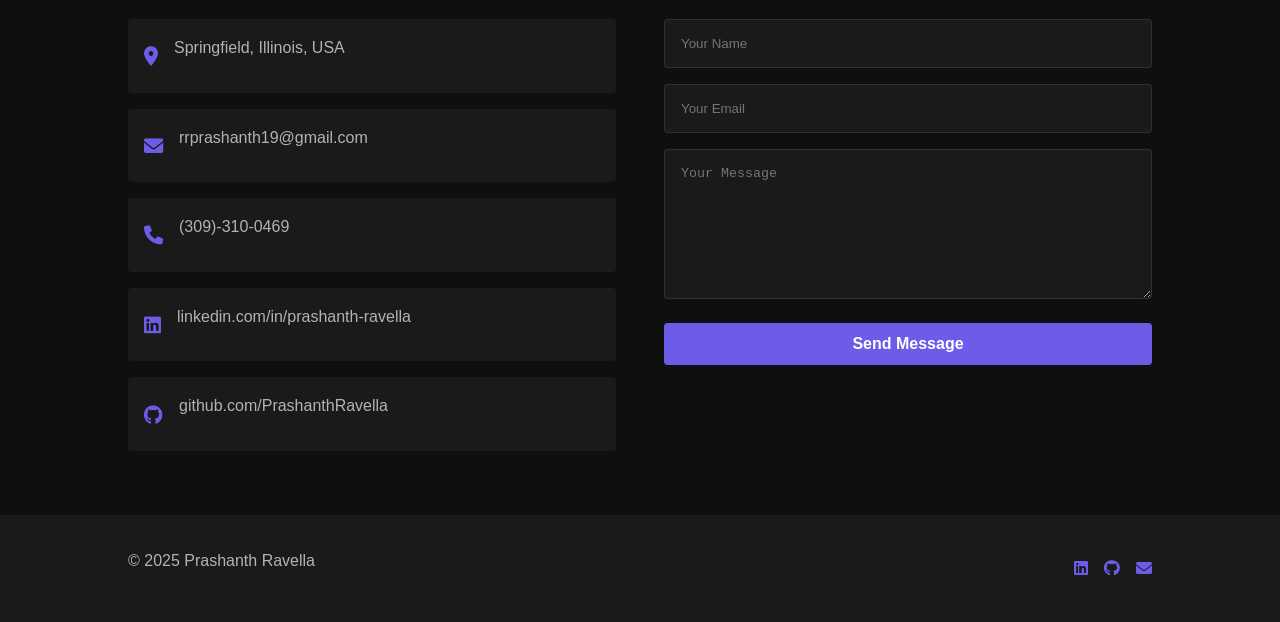
==== commit 55bd5cf0: "Update index.html" ====
--- a/index.html
+++ b/index.html
@@ -36,8 +36,8 @@
         <div class="container">
             <div class="hero">
                 <p class="hero-subtitle">Hey, I'm Prashanth Ravella</p>
-                <h1 class="hero-title">Data Engineer and Analyst</h1>
-                <p class="hero-description">I love solving complex problems with data, whether it's building scalable pipelines, automating workflows, or digging deep into analytics to uncover stories hidden in the numbers. For me, data isn't just numbers and tables; it's a puzzle waiting to be solved and a narrative waiting to be told. I'm passionate about turning chaos into clarity and helping teams make smarter, faster decisions through the power of data.</p>
+                <h1 class="hero-title">Solutions Engineer | Data Engineering | SaaS Excellence</h1>
+                <p class="hero-description">I love building solutions that connect people, data, and technology. Whether it’s designing scalable SaaS observability platforms, delivering Proof of Concepts that win stakeholder confidence, or crafting RFP/RFI responses that align with business goals, I thrive at the intersection of technical depth and customer success. For me, solutions aren’t just systems—they’re stories in motion. I’m driven by the challenge of turning complex architectures into elegant, impactful experiences that help teams monitor, analyze, and scale smarter.</p>
                 <div class="hero-cta">
                     <a href="#contact" class="primary-btn">Contact Me</a>
                     <a href="https://docs.google.com/document/d/1bfRlYd-lEsUnYzB_F2bpvHWFGuDft_J6O6OL3_I_7L0/export?format=pdf" class="primary-btn" target="_blank">Download Resume</a>
@@ -59,26 +59,26 @@
             <h2>Services I Offer</h2>
             <p class="section-description">I provide end-to-end solutions across data and analytics, helping businesses turn information into impact. My services include:</p>
         </div>
+
+         <div class="service-card">
+                <h3>01/<br>Solutions Engineer</h3>
+                <p>I help businesses design and implement tailored technical solutions by bridging product capabilities with customer needs, delivering impactful, scalable outcomes through strong technical and client-facing expertise.</p>
+            </div>
         
         <div class="services-grid">
             <div class="service-card">
-                <h3>01/<br>Data Engineering</h3>
+                <h3>02/<br>Data Engineering</h3>
                 <p>Building reliable and scalable data pipelines to collect, process, and store data efficiently, ensuring the right data is always available when you need it.</p>
             </div>
             
             <div class="service-card">
-                <h3>02/<br>Data Analysis</h3>
+                <h3>03/<br>Data Analysis</h3>
                 <p>Transforming raw data into meaningful insights using analytical techniques that support data-driven decisions and business strategies.</p>
             </div>
             
             <div class="service-card">
-                <h3>03/<br>Business Analysis</h3>
+                <h3>04/<br>Business Analysis</h3>
                 <p>Understanding business needs and translating them into technical solutions by identifying gaps, gathering requirements, and delivering actionable recommendations.</p>
-            </div>
-        
-            <div class="service-card">
-                <h3>04/<br>Solutions Engineer</h3>
-                <p>I help businesses design and implement tailored technical solutions by bridging product capabilities with customer needs, delivering impactful, scalable outcomes through strong technical and client-facing expertise.</p>
             </div>
             
             <div class="service-card">
@@ -157,10 +157,9 @@
                 </div>
                 <div class="experience-details" id="exp2">
                     <ul>
-                        <li>Led the implementation of real-time observability systems (infrastructure, logs, applications) using ETL/ELT pipelines for enterprise clients, including SBI and ICICI.</li>
-                        <li>Deployed APM and distributed tracing via OpenTelemetry, improving microservice diagnostics by 30%.</li>
+                        <li>Led Demos, Proof of Concept (PoC) implementations, and contributed to RFP/RFI responses for enterprise clients, aligning solutions with business goals to secure client approval and project buy-in</li>
+                        <li>Designed and deployed real-time observability systems (infrastructure, network, logs, traces/APM) using ETL/ELT pipelines and tools like OpenTelemetry and Telegraf, enabling 30% faster diagnostics for enterprise clients SBI and ICICI</li>
                         <li>Built and maintained 100+ dashboards, 50+ alerts, and reports for C-suite and operations teams, driving proactive monitoring and reducing downtime risk</li>
-                        <li>Led Proof of Concept (PoC) implementations for enterprise clients, aligning solutions with business goals to secure client approval and project buy-in.</li>
                         <li>Implemented and managed cloud-based deployments on AWS, enhancing system scalability, availability, and cost-efficiency.</li>
                         <li>Engaged in on-site client interactions, strengthening communication, task prioritization, and cross-functional coordination.</li>
                     </ul>
@@ -244,7 +243,7 @@
                 <span class="tech-tag">Telegraf</span>
                 <span class="tech-tag">Logstash</span>
                 <span class="tech-tag">ELK Stack</span>
-                <span class="tech-tag">AWS Redshift</span>
+                <span class="tech-tag">AWS </span>
             </div>
         </div>
         
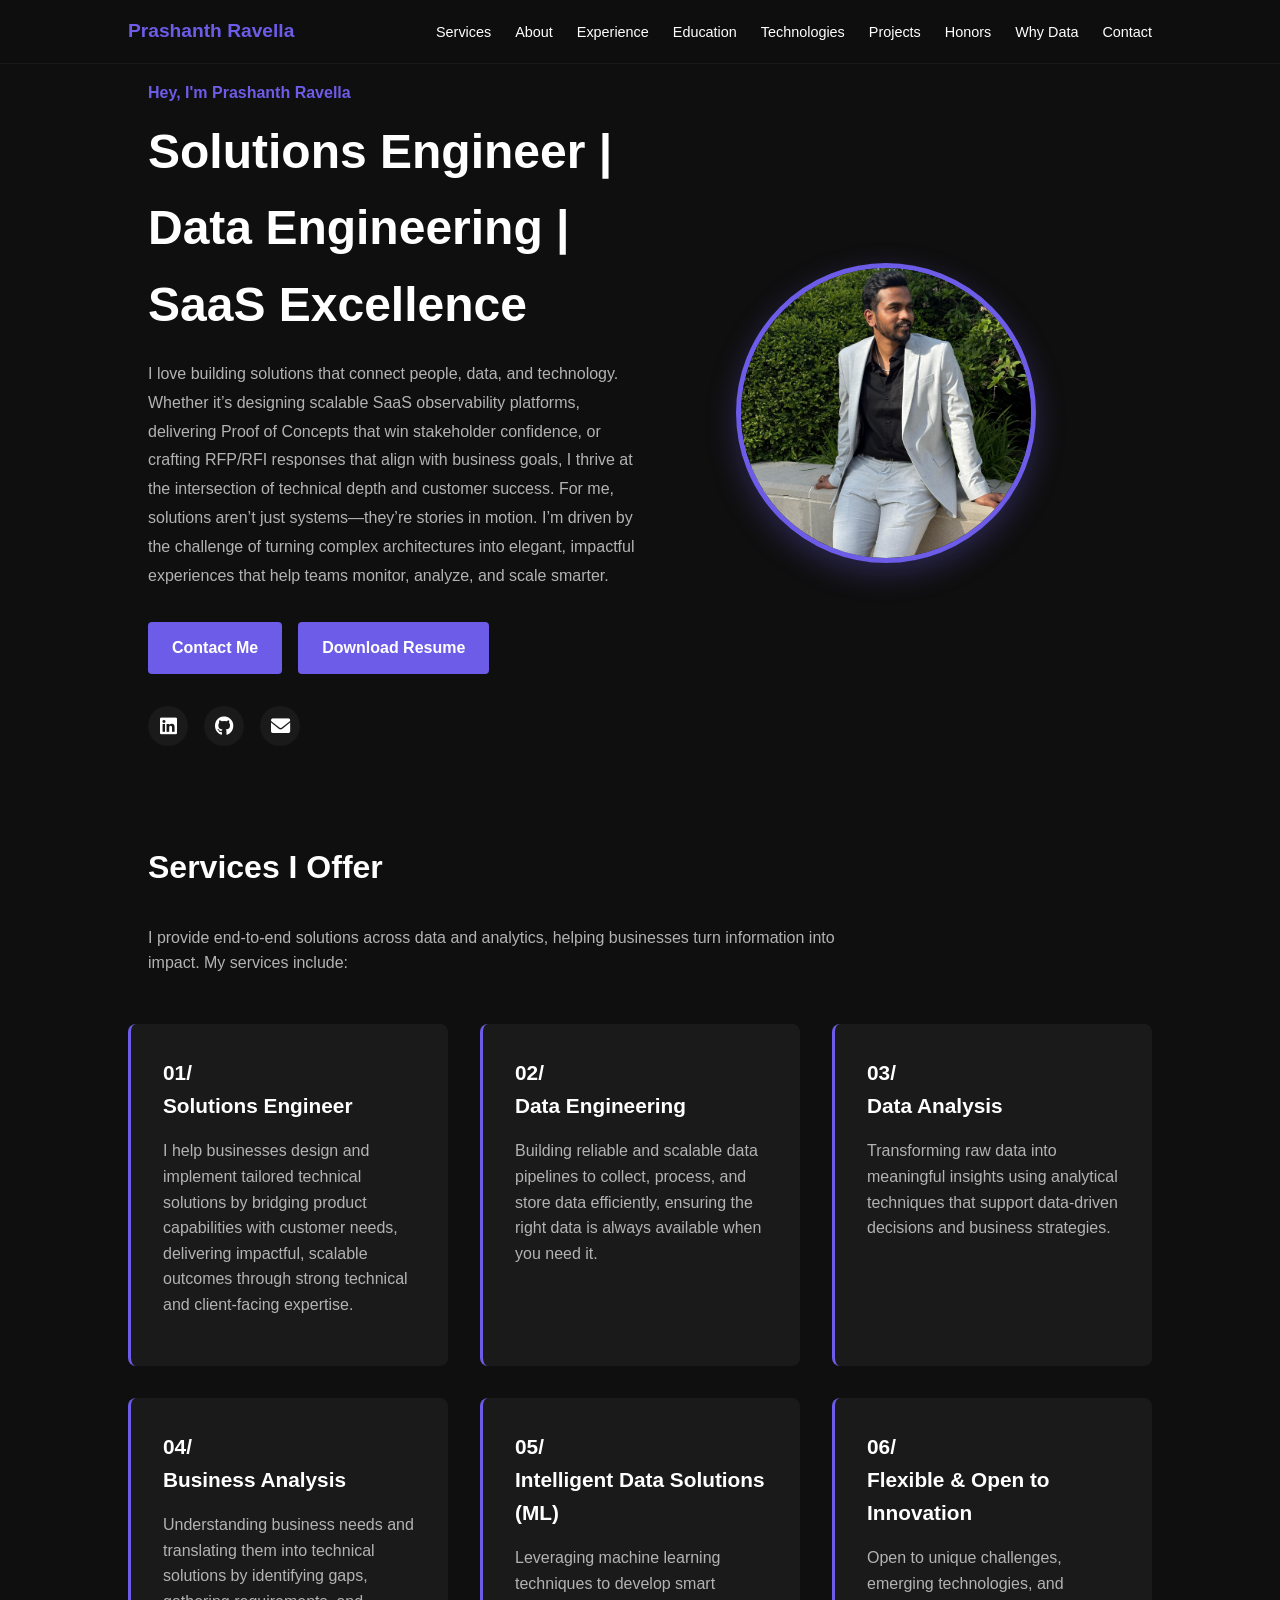
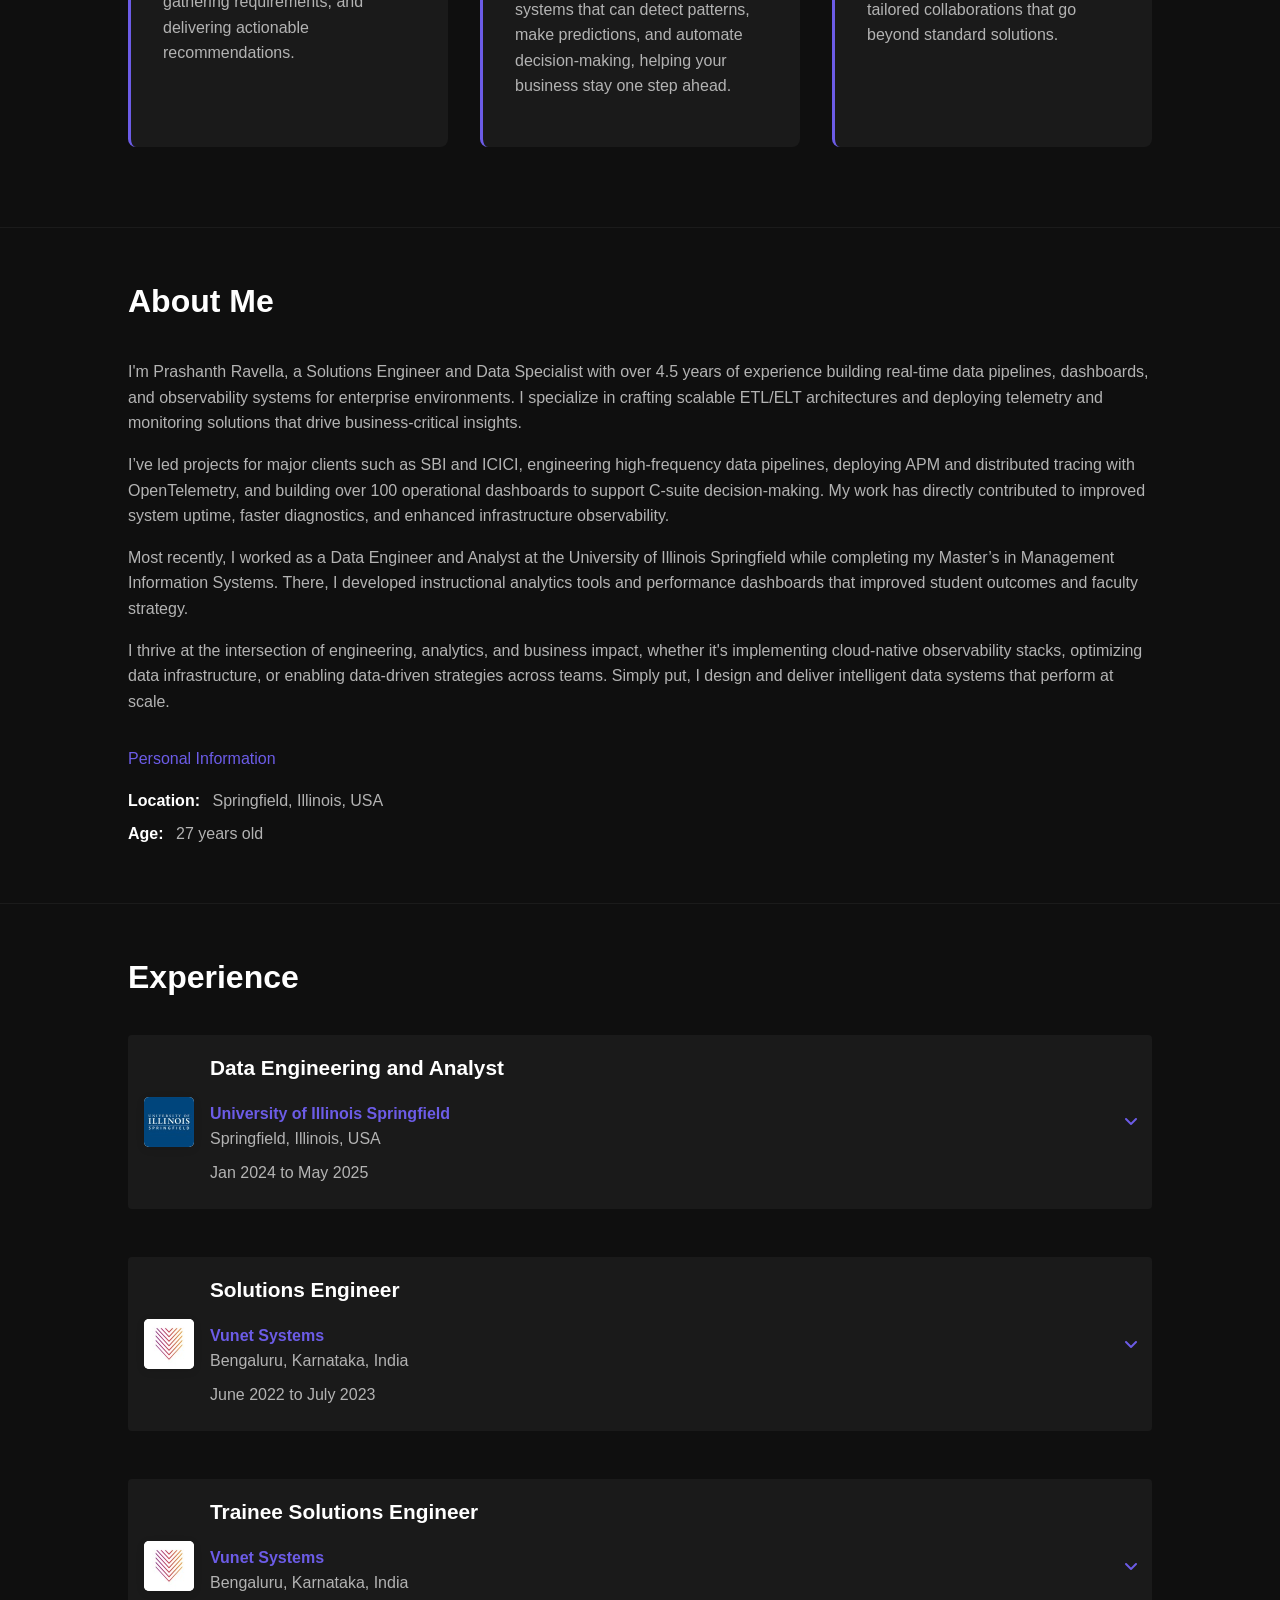
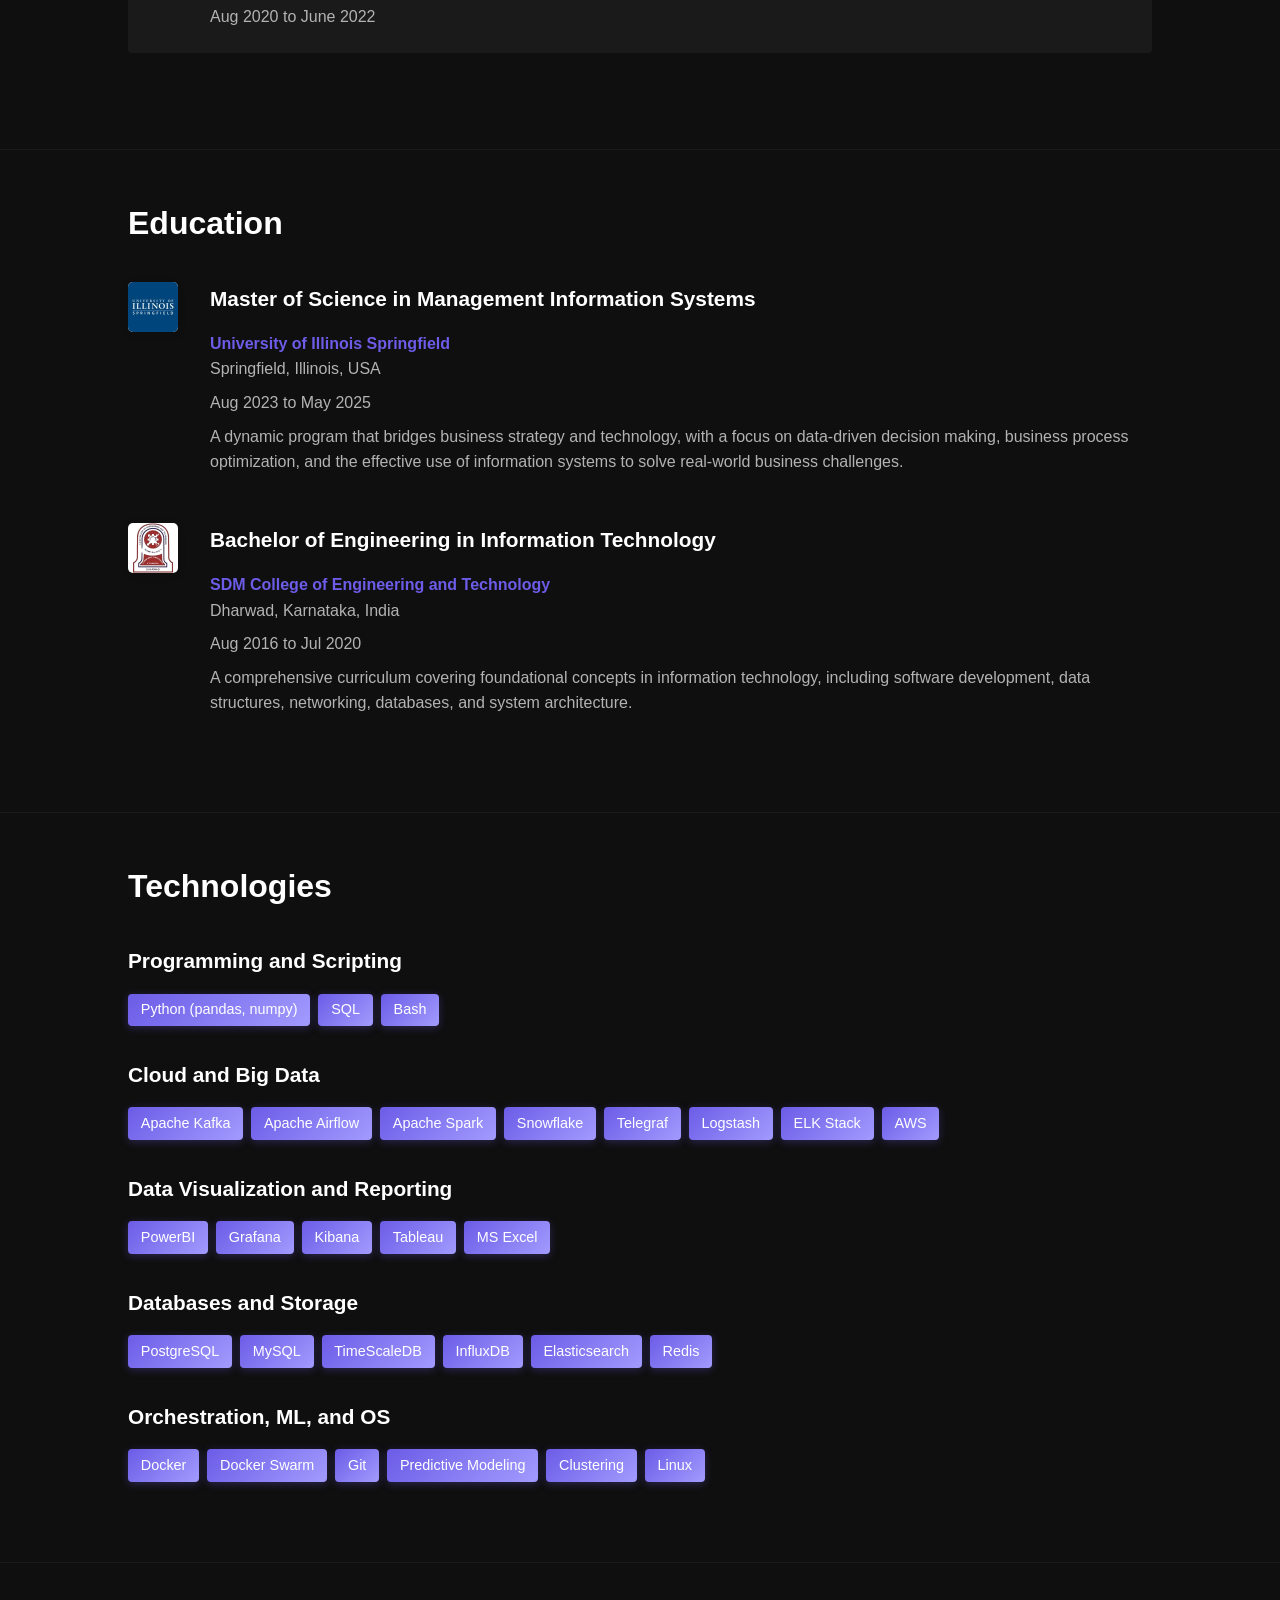
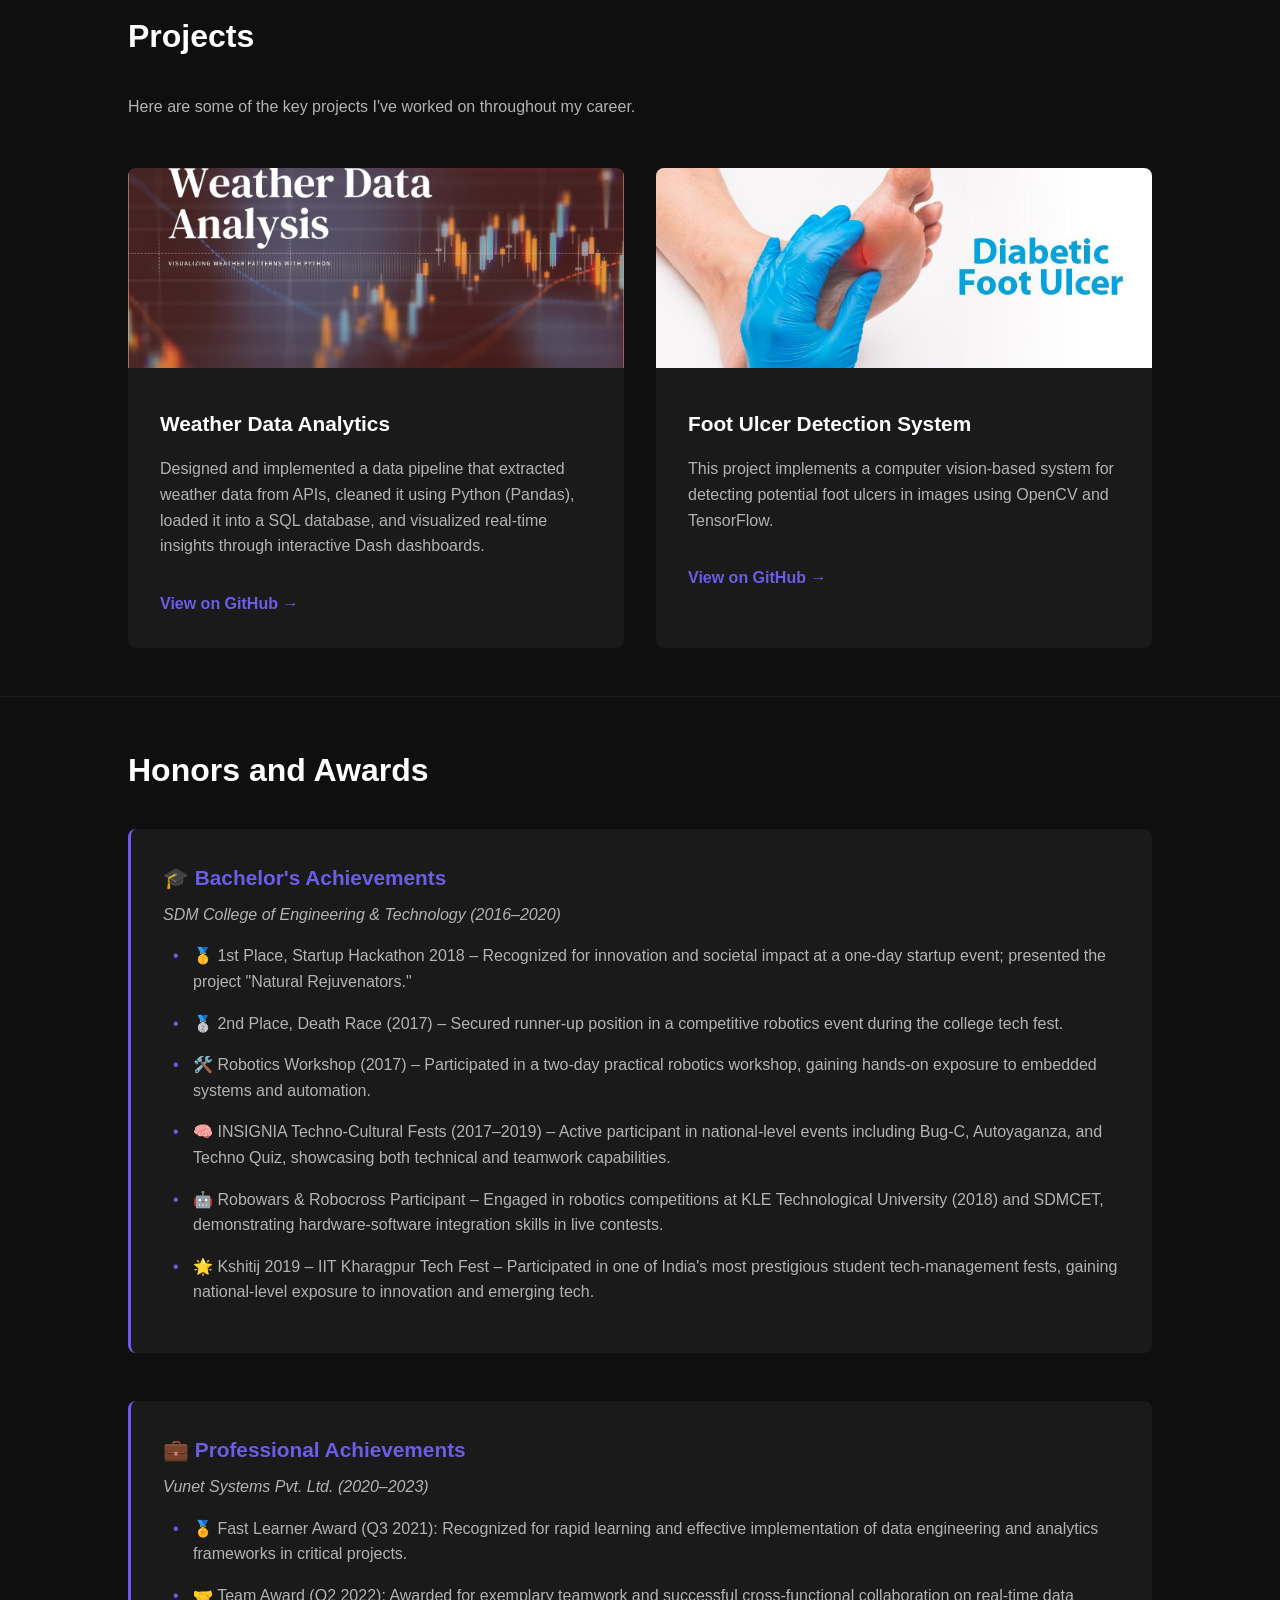
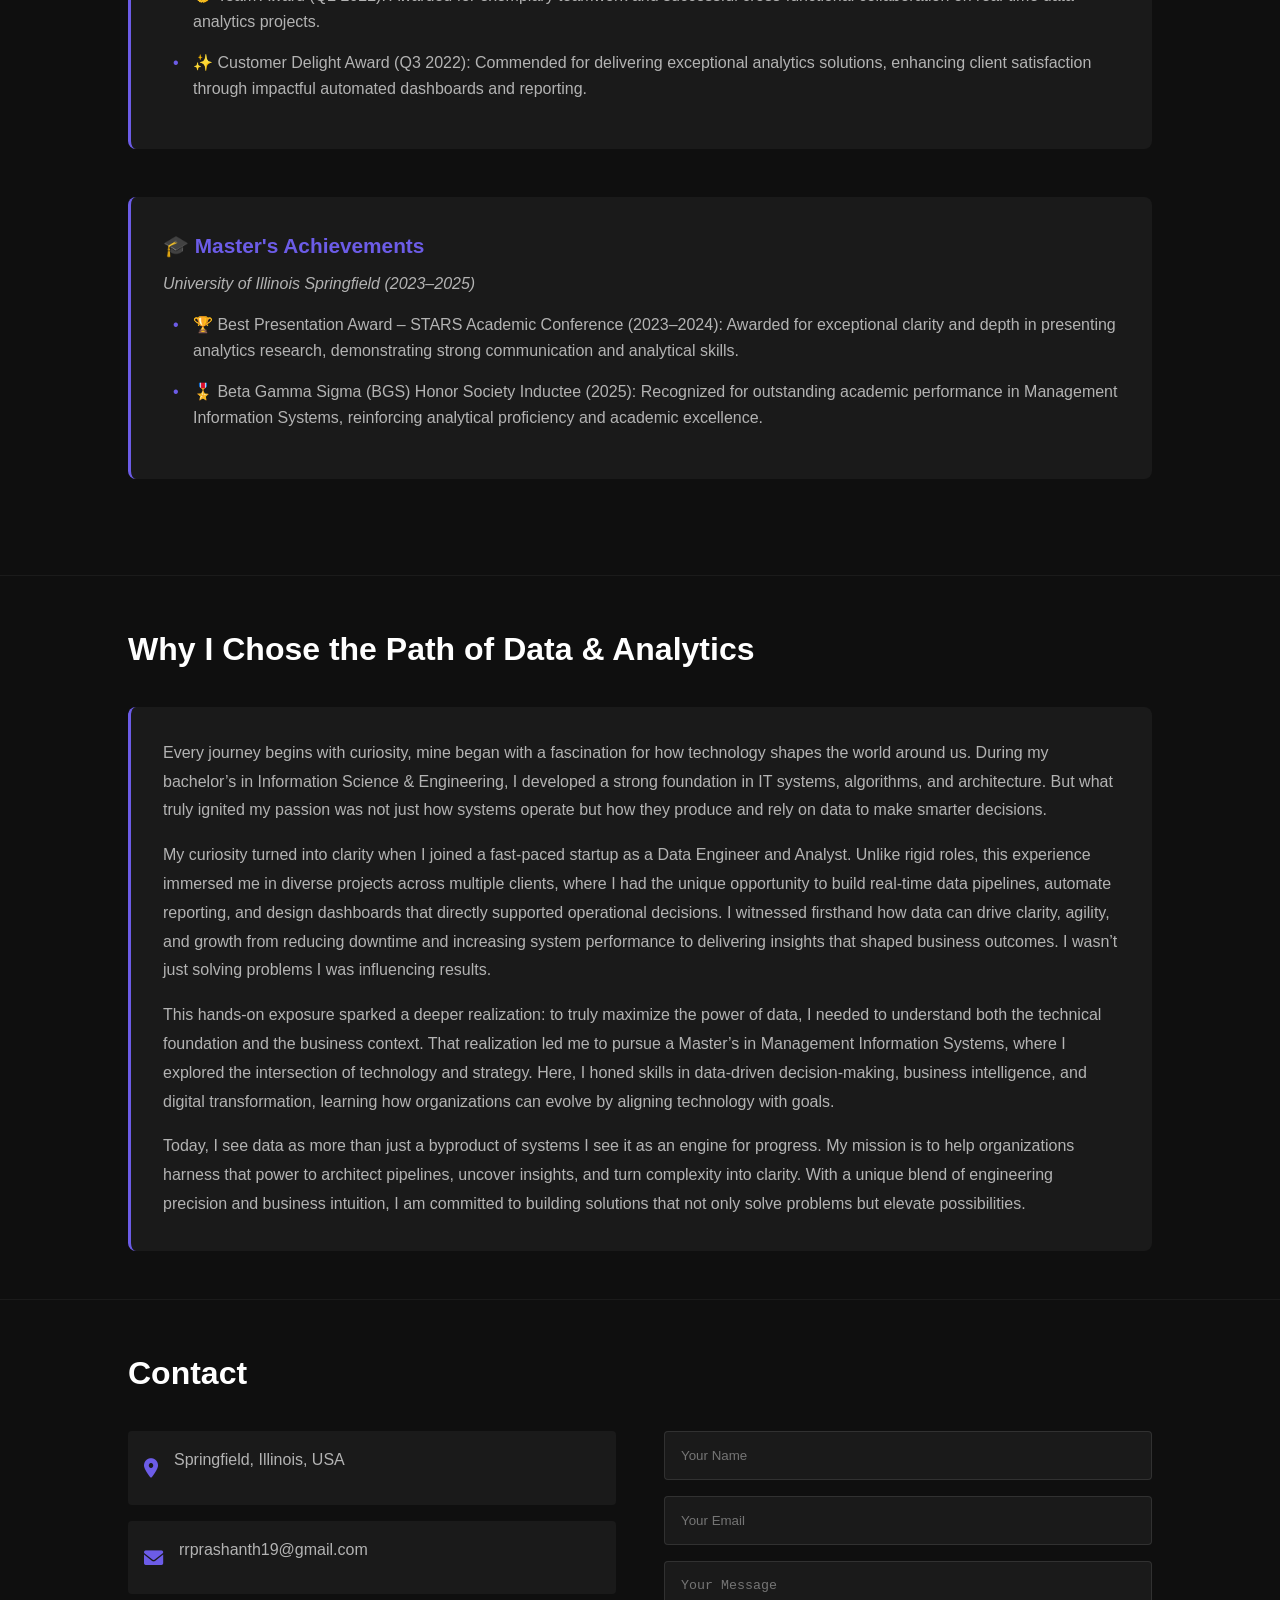
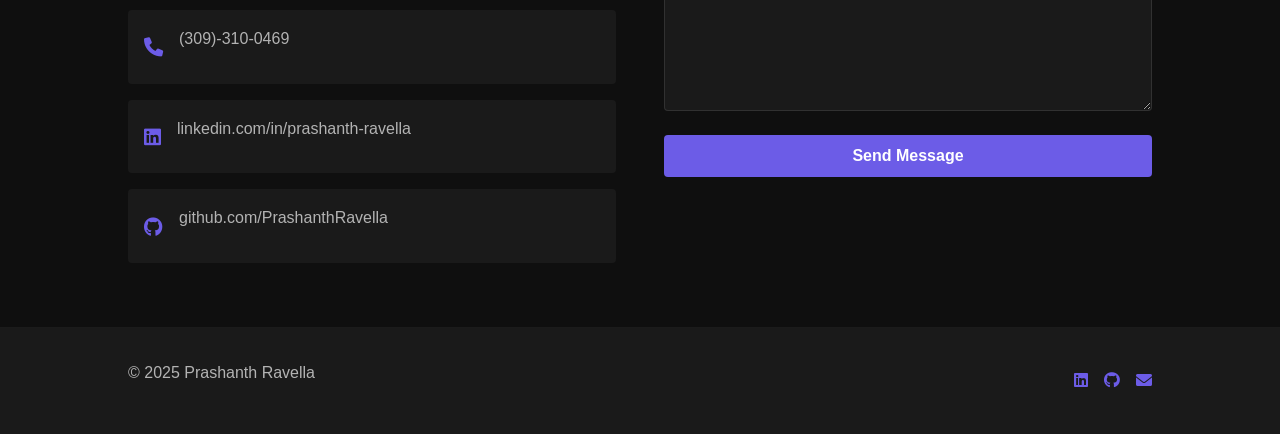
==== commit d7f66dd1: "Update index.html" ====
--- a/index.html
+++ b/index.html
@@ -59,13 +59,14 @@
             <h2>Services I Offer</h2>
             <p class="section-description">I provide end-to-end solutions across data and analytics, helping businesses turn information into impact. My services include:</p>
         </div>
-
-         <div class="service-card">
+ 
+            <div class="services-grid">  
+            <div class="service-card">
                 <h3>01/<br>Solutions Engineer</h3>
                 <p>I help businesses design and implement tailored technical solutions by bridging product capabilities with customer needs, delivering impactful, scalable outcomes through strong technical and client-facing expertise.</p>
             </div>
         
-        <div class="services-grid">
+        
             <div class="service-card">
                 <h3>02/<br>Data Engineering</h3>
                 <p>Building reliable and scalable data pipelines to collect, process, and store data efficiently, ensuring the right data is always available when you need it.</p>
